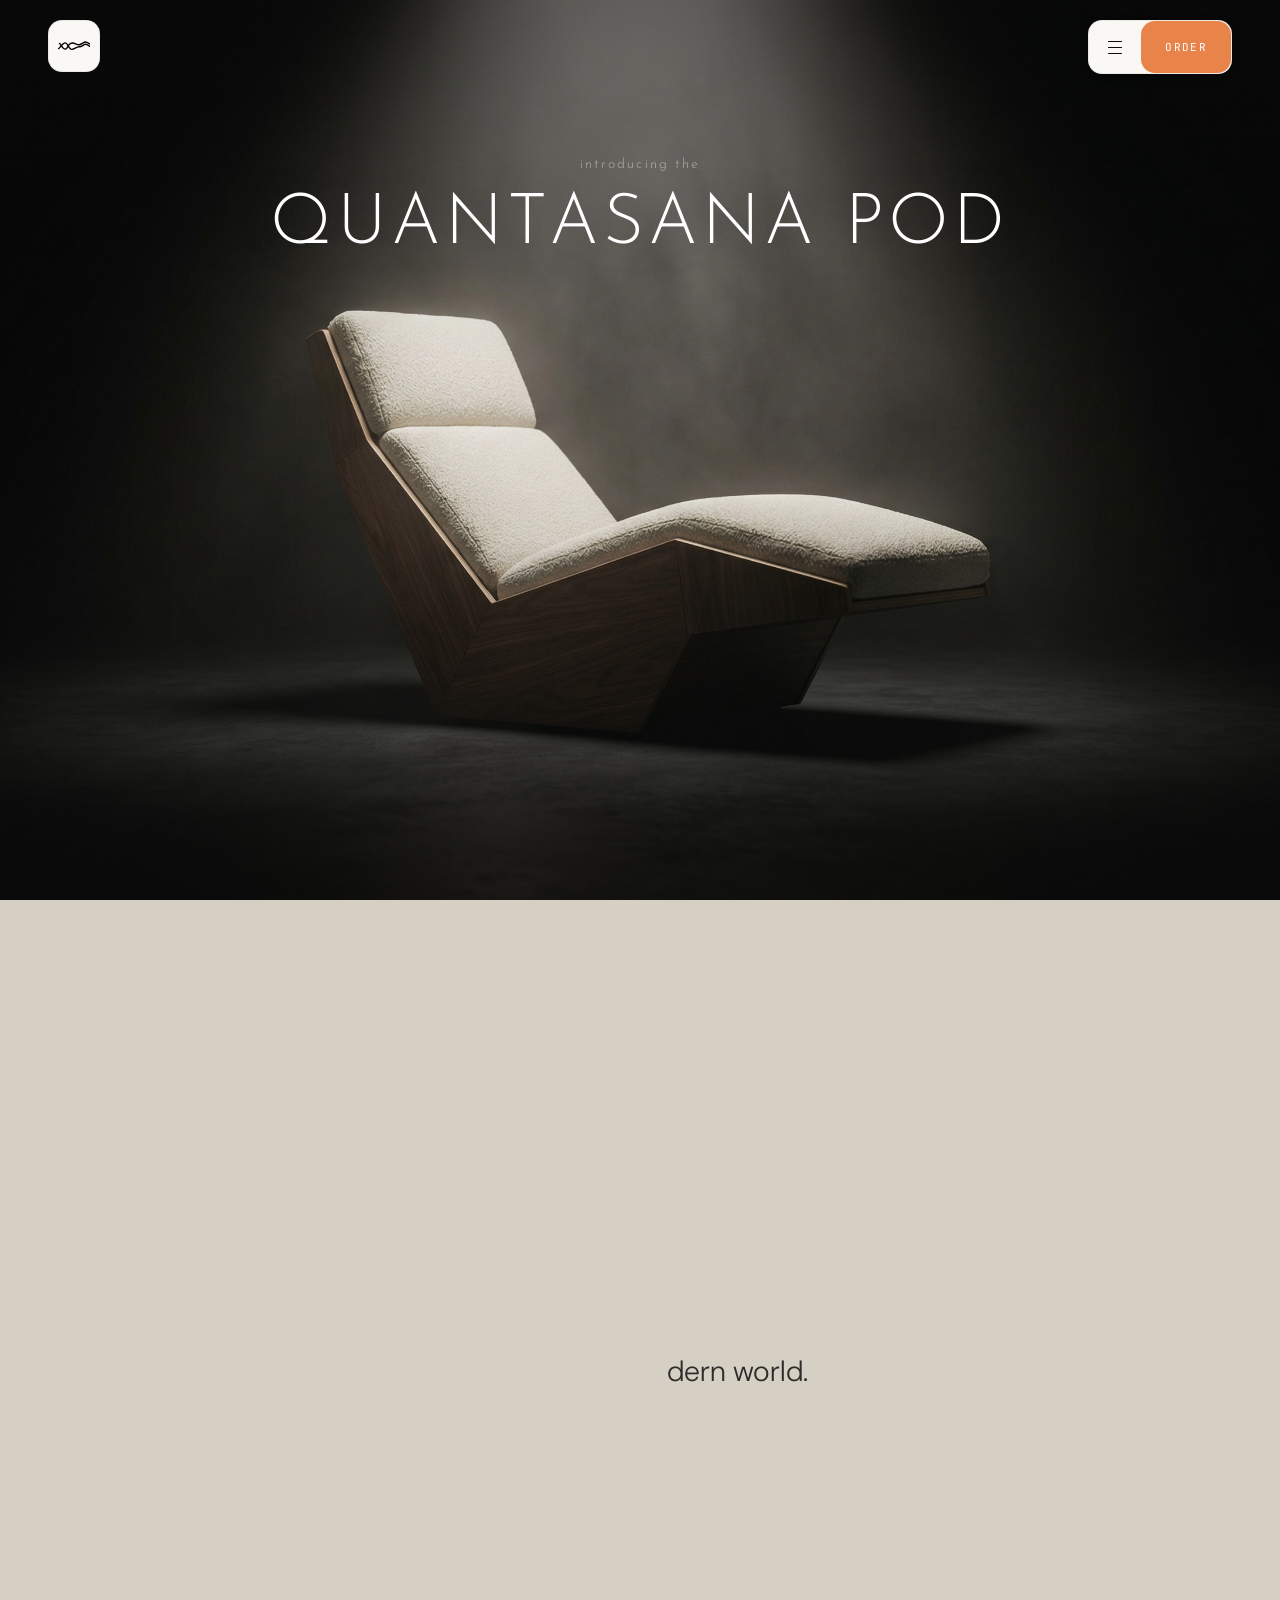
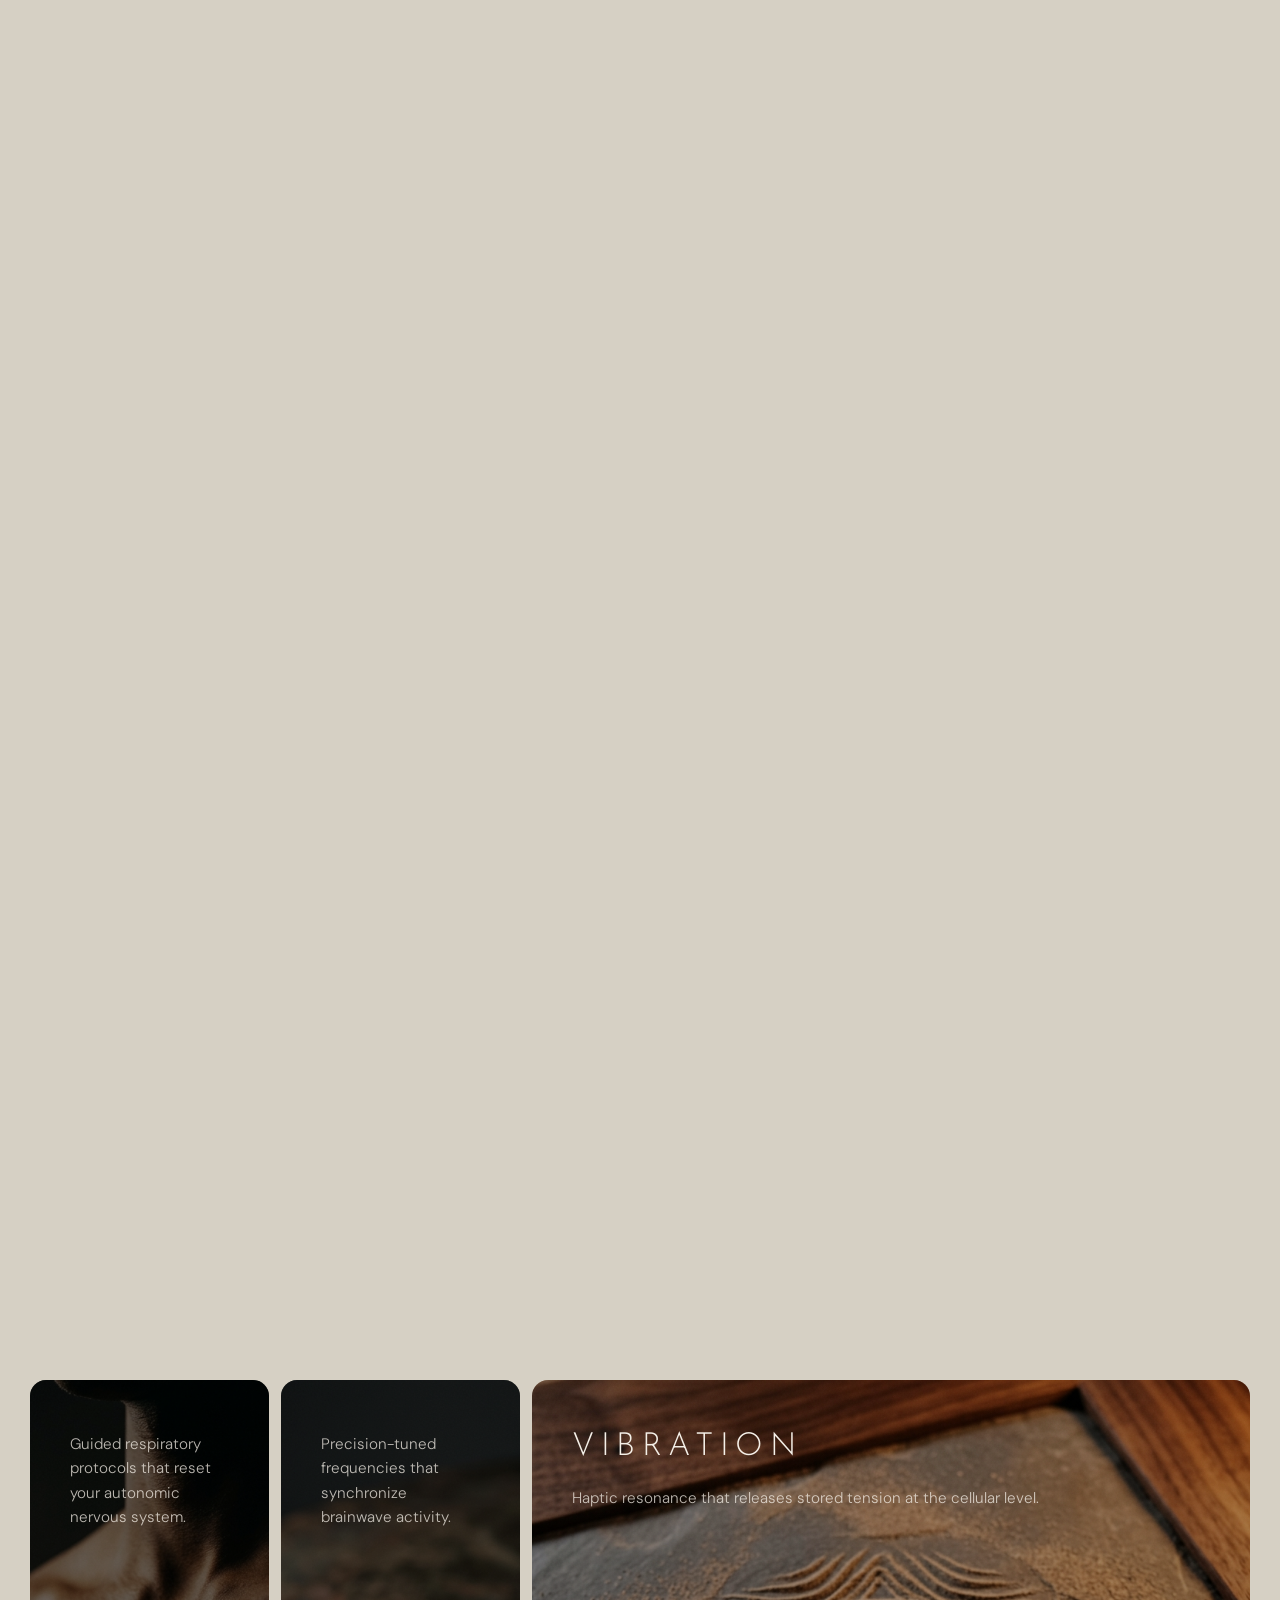
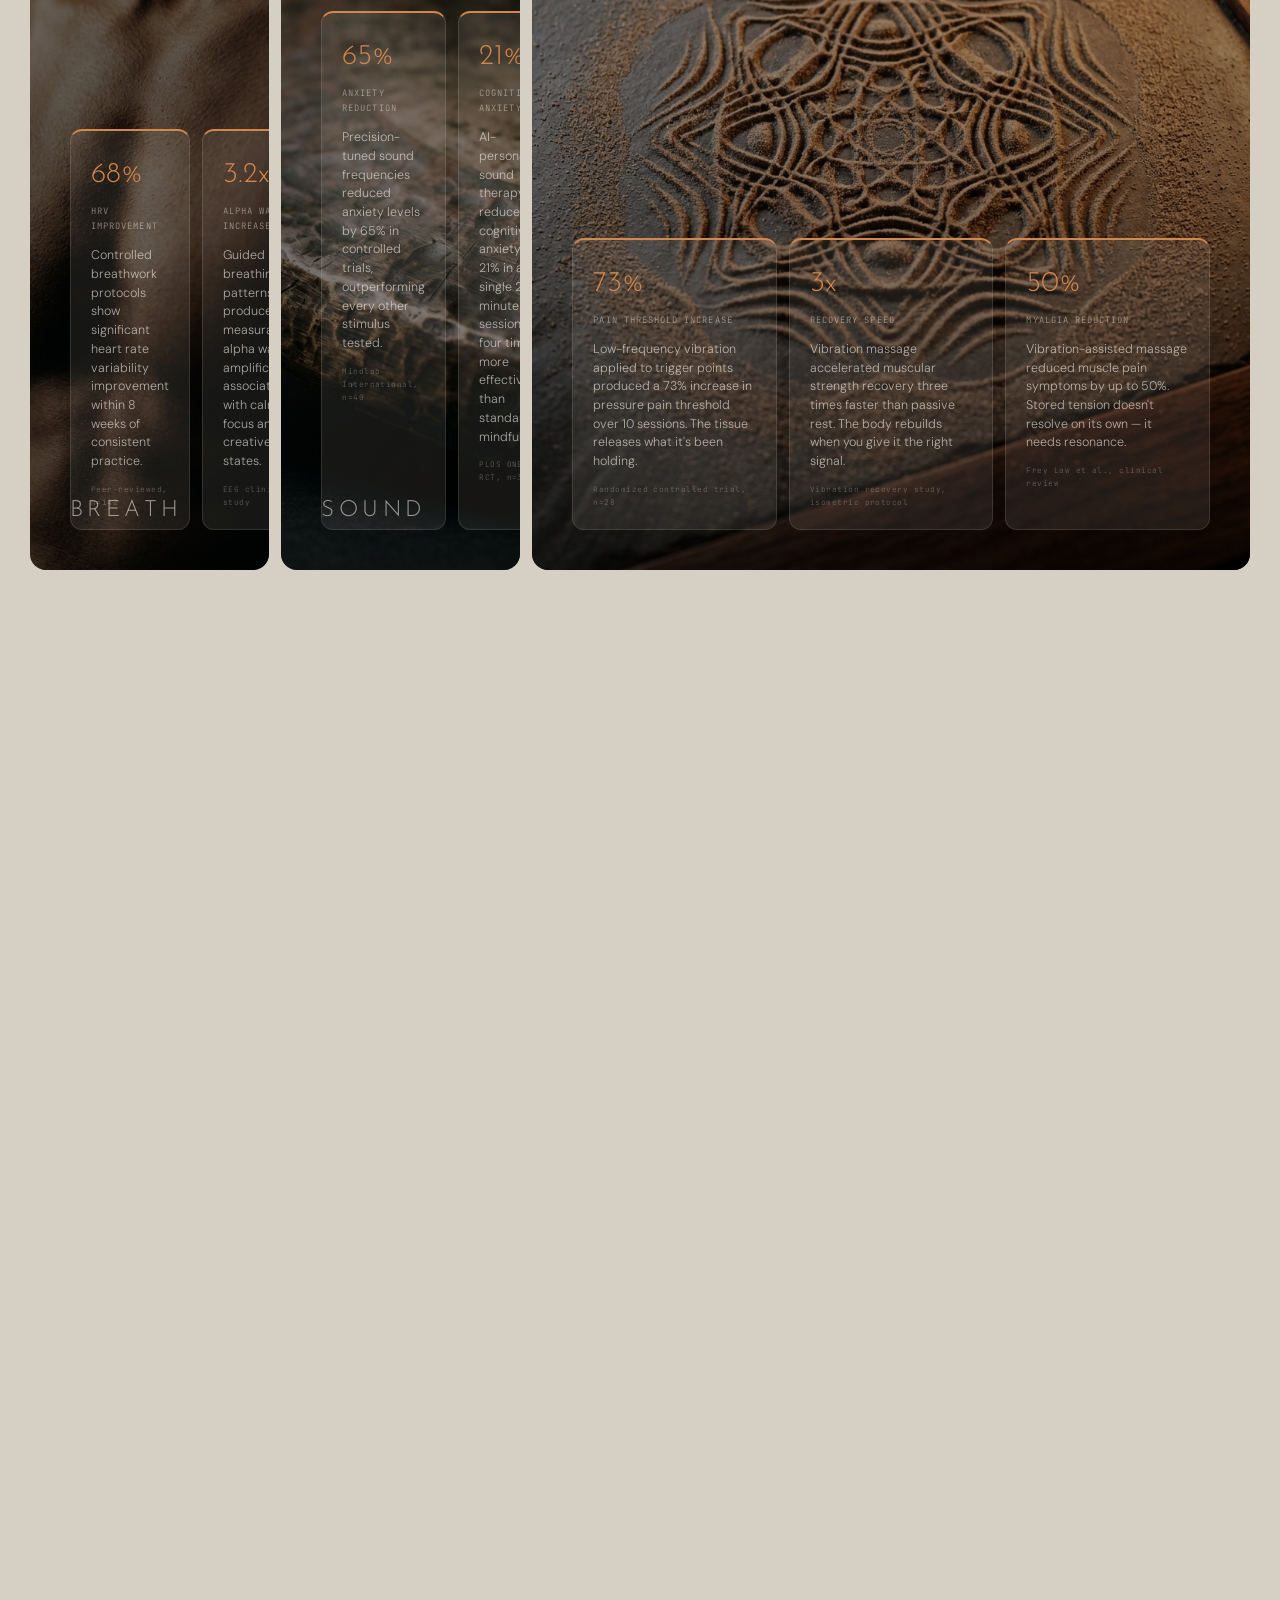
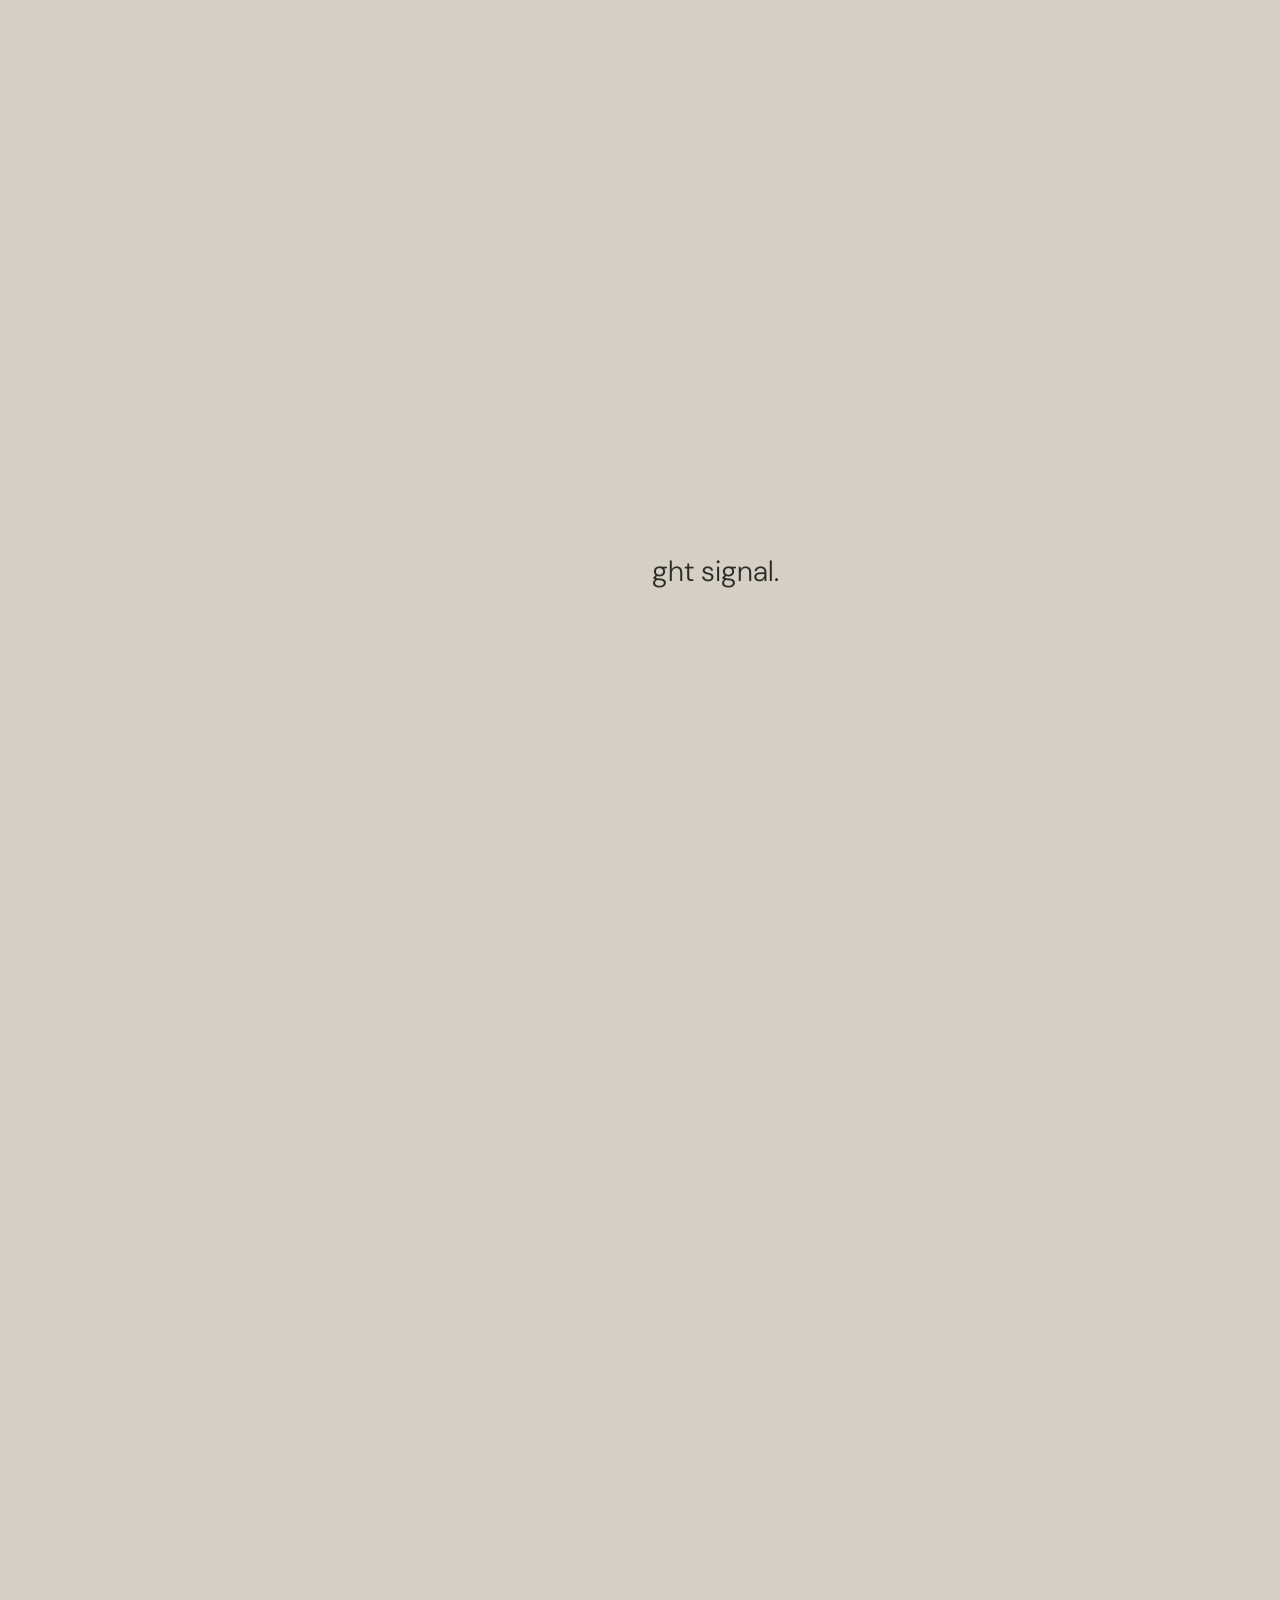
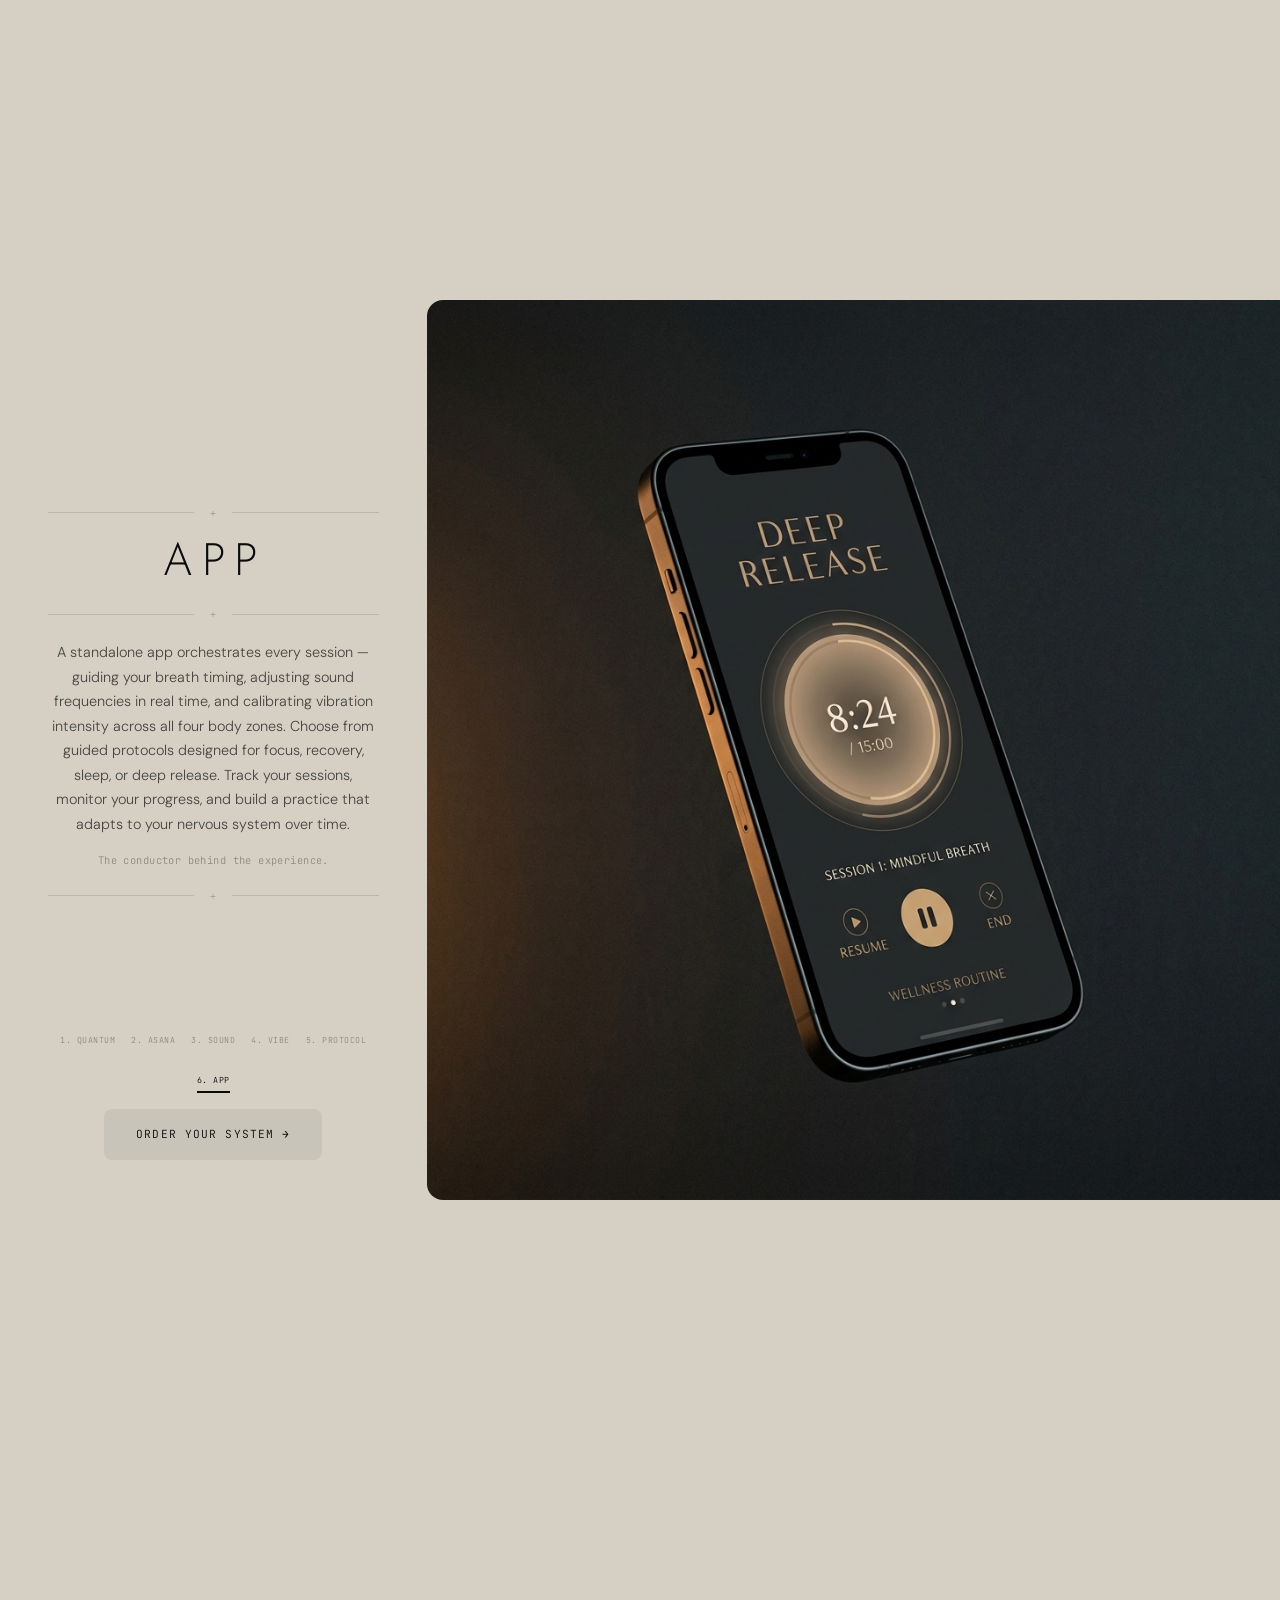
==== index.html @ 064280c1 "Quantasana landing page — full site with scroll-driven sections" ====
<!DOCTYPE html>
<html lang="en">
<head>
  <meta charset="UTF-8">
  <meta name="viewport" content="width=device-width, initial-scale=1.0">
  <title>QUANTASANA — Breathe Beyond</title>
  <meta name="description" content="A premium breathwork and wellness system. Walnut. Boucle. Sound. Vibration. Breath.">

  <!-- Open Graph -->
  <meta property="og:title" content="QUANTASANA — Breathe Beyond">
  <meta property="og:description" content="A premium breathwork and wellness system. Walnut. Boucle. Sound. Vibration. Breath.">
  <meta property="og:image" content="og-image.jpg">
  <meta property="og:type" content="website">

  <!-- Favicon -->
  <link rel="icon" type="image/svg+xml" href="favicon.svg">

  <!-- Fonts -->
  <link rel="preconnect" href="https://fonts.googleapis.com">
  <link rel="preconnect" href="https://fonts.gstatic.com" crossorigin>
  <link href="https://fonts.googleapis.com/css2?family=DM+Sans:wght@300;400&family=Josefin+Sans:ital,wght@0,300;0,400;0,600;1,300&family=JetBrains+Mono:wght@400&family=Playfair+Display:ital,wght@0,400;1,400&display=swap" rel="stylesheet">

  <link rel="stylesheet" href="styles.css?v=16">
</head>
<body>

  <!-- ============================================
       NAVIGATION
       ============================================ -->
  <nav class="nav" id="nav">
    <div class="nav__inner">
      <!-- Logo Mark -->
      <a href="#" class="nav__logo" aria-label="QUANTASANA home">
        <img src="logo.svg" class="nav__logo-svg" alt="QUANTASANA" aria-hidden="true">
      </a>

      <!-- Right side: flyout + hamburger + ORDER -->
      <div class="nav__right">
        <!-- Desktop flyout (slides left from hamburger) -->
        <div class="nav__flyout" id="navFlyout" aria-hidden="true">
          <a href="#science" class="nav__flyout-link" style="--i:0"><span>Science</span></a>
          <a href="#system" class="nav__flyout-link" style="--i:1"><span>Experience</span></a>
          <a href="#community" class="nav__flyout-link" style="--i:2"><span>Community</span></a>
          <a href="#order" class="nav__flyout-link" style="--i:3"><span>Order</span></a>
        </div>

        <!-- Pill toggle: hamburger + ORDER + mobile dropdown -->
        <div class="nav__pill" id="navPill">
          <div class="nav__actions">
            <button class="nav__hamburger" id="navHamburger" aria-label="Toggle menu" aria-expanded="false">
              <span class="nav__hamburger-line nav__hamburger-line--top"></span>
              <span class="nav__hamburger-line nav__hamburger-line--mid"></span>
              <span class="nav__hamburger-line nav__hamburger-line--bot"></span>
              <span class="nav__x-line nav__x-line--1"></span>
              <span class="nav__x-line nav__x-line--2"></span>
            </button>
            <a href="#order" class="nav__order-btn">Order</a>
          </div>
          <!-- Mobile accordion dropdown (unfolds below pill) -->
          <div class="nav__dropdown" id="navDropdown">
            <a href="#science" class="nav__dropdown-link" style="--i:0">Science</a>
            <a href="#system" class="nav__dropdown-link" style="--i:1">Experience</a>
            <a href="#community" class="nav__dropdown-link" style="--i:2">Community</a>
            <a href="#order" class="nav__dropdown-link" style="--i:3">Order</a>
          </div>
        </div>
      </div>
    </div>
  </nav>

  <!-- Menu overlay (dark blur behind menu card) -->
  <div class="nav__overlay" id="navOverlay"></div>

  <!-- ============================================
       SECTION 1: HERO — "The Portal"
       ============================================ -->
  <section class="section hero" id="hero">
    <!-- Background video: single autoplay, freezes on last frame -->
    <div class="hero__bg">
      <video id="heroVideo" autoplay muted playsinline poster="images/hero.jpg" class="hero__video">
      </video>
    </div>

    <!-- Gradient overlays -->
    <div class="hero__overlay"></div>

    <!-- Content -->
    <div class="hero__content">
      <span class="hero__eyebrow anim-fade-up" style="--delay:0.3s">introducing the</span>
      <h1 class="hero__headline anim-fade-up" style="--delay:0.5s">QUANTASANA POD</h1>
    </div>
  </section>


  <!-- ============================================
       TRANSITION 1: Recalibration
       ============================================ -->
  <div class="transition-wrapper" id="transition-1">
    <div class="transition-section">
      <div class="transition-text" data-line="0">
        Your nervous system wasn't designed for the pace of the modern world.
      </div>
      <div class="transition-text" data-line="1">
        But it can be recalibrated.
      </div>
      <div class="transition-text" data-line="2">
        Quantasana helps restore your body's natural frequency through three intentional, science-backed modalities.
      </div>
    </div>
  </div>


  <!-- ============================================
       SECTION 3: SCIENCE — Scroll-Driven Three Panels
       ============================================ -->
  <div class="science-wrapper">
    <section id="science">
      <div class="science-panels">

        <!-- BREATH -->
        <div class="science-panel active" data-pillar="breath">
          <div class="panel-content">
            <h2 class="panel-title">BREATH</h2>
            <p class="panel-desc">Guided respiratory protocols that reset your autonomic nervous system.</p>
            <div class="stat-cards">
              <div class="stat-card">
                <div class="stat-number">68%</div>
                <div class="stat-label">HRV IMPROVEMENT</div>
                <p class="stat-body">Controlled breathwork protocols show significant heart rate variability improvement within 8 weeks of consistent practice.</p>
                <div class="stat-source">Peer-reviewed, n=142</div>
              </div>
              <div class="stat-card">
                <div class="stat-number">3.2x</div>
                <div class="stat-label">ALPHA WAVE INCREASE</div>
                <p class="stat-body">Guided breathing patterns produce measurable alpha wave amplification, associated with calm focus and creative flow states.</p>
                <div class="stat-source">EEG clinical study</div>
              </div>
              <div class="stat-card">
                <div class="stat-number">41%</div>
                <div class="stat-label">CORTISOL REDUCTION</div>
                <p class="stat-body">Extended exhale protocols demonstrate clinically significant cortisol reduction after single 12-minute sessions.</p>
                <div class="stat-source">Endocrine research, 2023</div>
              </div>
            </div>
          </div>
        </div>

        <!-- SOUND -->
        <div class="science-panel" data-pillar="sound">
          <div class="panel-content">
            <h2 class="panel-title">SOUND</h2>
            <p class="panel-desc">Precision-tuned frequencies that synchronize brainwave activity.</p>
            <div class="stat-cards">
              <div class="stat-card">
                <div class="stat-number">65%</div>
                <div class="stat-label">ANXIETY REDUCTION</div>
                <p class="stat-body">Precision-tuned sound frequencies reduced anxiety levels by 65% in controlled trials, outperforming every other stimulus tested.</p>
                <div class="stat-source">Mindlab International, n=40</div>
              </div>
              <div class="stat-card">
                <div class="stat-number">21%</div>
                <div class="stat-label">COGNITIVE ANXIETY DROP</div>
                <p class="stat-body">AI-personalized sound therapy reduced cognitive anxiety by 21% in a single 24-minute session — four times more effective than standard mindfulness.</p>
                <div class="stat-source">PLOS ONE, RCT, n=318</div>
              </div>
              <div class="stat-card">
                <div class="stat-number">3 Weeks</div>
                <div class="stat-label">BRAINWAVE REMODELING</div>
                <p class="stat-body">Daily 20-minute acoustic stimulation sessions produced measurable alpha brainwave entrainment and reduced depression and stress scores within 21 days.</p>
                <div class="stat-source">Acoustic neurostimulation trial, 2023</div>
              </div>
            </div>
          </div>
        </div>

        <!-- VIBRATION -->
        <div class="science-panel" data-pillar="vibration">
          <div class="panel-content">
            <h2 class="panel-title">VIBRATION</h2>
            <p class="panel-desc">Haptic resonance that releases stored tension at the cellular level.</p>
            <div class="stat-cards">
              <div class="stat-card">
                <div class="stat-number">73%</div>
                <div class="stat-label">PAIN THRESHOLD INCREASE</div>
                <p class="stat-body">Low-frequency vibration applied to trigger points produced a 73% increase in pressure pain threshold over 10 sessions. The tissue releases what it's been holding.</p>
                <div class="stat-source">Randomized controlled trial, n=28</div>
              </div>
              <div class="stat-card">
                <div class="stat-number">3x</div>
                <div class="stat-label">RECOVERY SPEED</div>
                <p class="stat-body">Vibration massage accelerated muscular strength recovery three times faster than passive rest. The body rebuilds when you give it the right signal.</p>
                <div class="stat-source">Vibration recovery study, isometric protocol</div>
              </div>
              <div class="stat-card">
                <div class="stat-number">50%</div>
                <div class="stat-label">MYALGIA REDUCTION</div>
                <p class="stat-body">Vibration-assisted massage reduced muscle pain symptoms by up to 50%. Stored tension doesn't resolve on its own — it needs resonance.</p>
                <div class="stat-source">Frey Law et al., clinical review</div>
              </div>
            </div>
          </div>
        </div>

      </div>
    </section>
  </div><!-- /.science-wrapper -->


  <!-- ============================================
       TRANSITION 2: The Signal
       ============================================ -->
  <div class="transition-wrapper" id="transition-2">
    <div class="transition-section">
      <div class="transition-text" data-line="0">
        Your body already knows how to heal. It just needs the right signal.
      </div>
    </div>
  </div>


  <!-- ============================================
       SECTION 4: "The System" (Pebble-Style Product Showcase)
       ============================================ -->
  <div class="system-wrapper">
    <section id="system" class="system-section">
      <div class="system-layout">

        <!-- Left column -->
        <div class="system-left">

          <!-- Tab content panels (stacked, only active one visible) -->
          <div class="system-tab-content active" data-tab="0">
            <div class="system-content-center">
              <div class="system-divider"><span>+</span></div>
              <h2 class="system-title">QUANTUM</h2>
              <div class="system-divider"><span>+</span></div>
              <p class="system-desc">Your nervous system has operating modes you've never consciously accessed. Clinical neuroscience confirms that specific meditative states produce measurable changes in brainwave coherence — shifting the brain from scattered beta into synchronized alpha and theta patterns associated with heightened clarity, deep focus, and accelerated recovery.</p>
              <p class="system-subtext">The first step isn't doing. It's arriving.</p>
              <div class="system-divider"><span>+</span></div>
            </div>
            <img src="images/system-quantum.jpg" class="system-mobile-img" alt="Quantum">
          </div>

          <div class="system-tab-content" data-tab="1">
            <div class="system-content-center">
              <div class="system-divider"><span>+</span></div>
              <h2 class="system-title">ASANA</h2>
              <div class="system-divider"><span>+</span></div>
              <p class="system-desc">In Sanskrit, asana means "seat" — the foundational posture where effort dissolves and the body can fully surrender. The QUANTASANA chair is engineered to that principle. A 130° recline positions your spine at the precise angle where muscular tension releases, diaphragmatic breathing deepens naturally, and the nervous system shifts from sympathetic activation to parasympathetic recovery.</p>
              <p class="system-subtext">Zero-gravity walnut and boucle. No two are identical.</p>
              <div class="system-divider"><span>+</span></div>
            </div>
            <img src="images/system-asana.jpg" class="system-mobile-img" alt="Asana">
          </div>

          <div class="system-tab-content" data-tab="2">
            <div class="system-content-center">
              <div class="system-divider"><span>+</span></div>
              <h2 class="system-title">SOUND</h2>
              <div class="system-divider"><span>+</span></div>
              <p class="system-desc">Every session is built on a precisely engineered audio layer. Binaural frequency pairs calibrated to specific brainwave targets — 4Hz theta for deep meditation, 10Hz alpha for creative focus, 40Hz gamma for cognitive sharpening. The spatial audio field wraps around you, creating an immersive sound environment that your brain can't ignore. This isn't background music. It's acoustic architecture.</p>
              <p class="system-subtext">Frequencies your brain was built to follow.</p>
              <div class="system-divider"><span>+</span></div>
            </div>
            <img src="images/system-sound.jpg" class="system-mobile-img" alt="Sound">
          </div>

          <div class="system-tab-content" data-tab="3">
            <div class="system-content-center">
              <div class="system-divider"><span>+</span></div>
              <h2 class="system-title">VIBE</h2>
              <div class="system-divider"><span>+</span></div>
              <p class="system-desc">Embedded beneath each cushion zone, tactile transducers convert the session's sound frequencies into physical vibration you feel through your entire body. The vibration is frequency-matched to the audio — when a 40Hz tone plays, you feel 40Hz in your chest. Four independent zones deliver targeted resonance so the right frequency reaches the right tissue at the right intensity.</p>
              <p class="system-subtext">You don't just hear the session. You feel it.</p>
              <div class="system-divider"><span>+</span></div>
            </div>
            <img src="images/system-vibe.jpg" class="system-mobile-img" alt="Vibe">
          </div>

          <div class="system-tab-content" data-tab="4">
            <div class="system-content-center">
              <div class="system-divider"><span>+</span></div>
              <h2 class="system-title">PROTOCOL</h2>
              <div class="system-divider"><span>+</span></div>
              <p class="system-desc">A QUANTASANA session isn't random relaxation — it's a sequenced protocol. Each session moves through distinct phases: arrival (breath regulation, nervous system downshift), immersion (frequency entrainment, deep vibration), integration (gradual return, cognitive reset). The timing of each phase is calibrated to your body's neurological response curve. Twenty minutes, precisely structured.</p>
              <p class="system-subtext">Not a playlist. A prescription.</p>
              <div class="system-divider"><span>+</span></div>
            </div>
            <img src="images/system-protocol.jpg" class="system-mobile-img" alt="Protocol">
          </div>

          <div class="system-tab-content" data-tab="5">
            <div class="system-content-center">
              <div class="system-divider"><span>+</span></div>
              <h2 class="system-title">APP</h2>
              <div class="system-divider"><span>+</span></div>
              <p class="system-desc">A standalone app orchestrates every session — guiding your breath timing, adjusting sound frequencies in real time, and calibrating vibration intensity across all four body zones. Choose from guided protocols designed for focus, recovery, sleep, or deep release. Track your sessions, monitor your progress, and build a practice that adapts to your nervous system over time.</p>
              <p class="system-subtext">The conductor behind the experience.</p>
              <div class="system-divider"><span>+</span></div>
            </div>
            <img src="images/system-app.jpg" class="system-mobile-img" alt="App">
          </div>

          <!-- Tab navigation -->
          <nav class="system-tabs">
            <button class="system-tab active" data-index="0">1. QUANTUM</button>
            <button class="system-tab" data-index="1">2. ASANA</button>
            <button class="system-tab" data-index="2">3. SOUND</button>
            <button class="system-tab" data-index="3">4. VIBE</button>
            <button class="system-tab" data-index="4">5. PROTOCOL</button>
            <button class="system-tab" data-index="5">6. APP</button>
          </nav>

          <a href="#order" class="system-cta">ORDER YOUR SYSTEM →</a>
        </div>

        <!-- Right column — images -->
        <div class="system-right">
          <div class="system-images">
            <img src="images/system-quantum.jpg" class="system-img active" data-tab="0" alt="Quantum">
            <img src="images/system-asana.jpg" class="system-img" data-tab="1" alt="Asana">
            <img src="images/system-sound.jpg" class="system-img" data-tab="2" alt="Sound">
            <img src="images/system-vibe.jpg" class="system-img" data-tab="3" alt="Vibe">
            <img src="images/system-protocol.jpg" class="system-img" data-tab="4" alt="Protocol">
            <img src="images/system-app.jpg" class="system-img" data-tab="5" alt="App">
          </div>
        </div>

      </div>
    </section>
  </div>


  <!-- ============================================
       SECTION 5: "The Community" — Scroll-Driven Three Beats
       ============================================ -->
  <div class="community-wrapper">
    <section id="community" class="community-section">
      <div class="community-overlay"></div>
      <div class="community-content">

        <!-- Beat 1: Headline -->
        <div class="community-beat" data-beat="0">
          <span class="community-label">THE COMMUNITY</span>
          <h2 class="community-headline">
            We're not building a product.<br>
            We're building a practice.
          </h2>
        </div>

        <!-- Beat 2: Story -->
        <div class="community-beat" data-beat="1">
          <div class="community-body">
            <p>Quantasana exists because we believe the body already has everything it needs to heal. It just needs the right environment — the right frequency, the right posture, the right signal at the right time.</p>
            <p>This system was designed for the person who takes their recovery as seriously as their performance. Whether that means a private room or your own living room, the practice adapts to where you are.</p>
            <p>We're two builders — one who writes the software, one who builds the furniture — and we built this for ourselves first. Then we realized it was bigger than us.</p>
          </div>
        </div>

        <!-- Beat 3: Vision + CTA -->
        <div class="community-beat" data-beat="2">
          <div class="community-vision">
            <div class="vision-item">
              <span class="vision-number">01</span>
              <p>A connected practice — track your sessions, follow other practitioners, and watch your nervous system data evolve over weeks and months.</p>
            </div>
            <div class="vision-item">
              <span class="vision-number">02</span>
              <p>Purpose-built spaces — intimate rooms designed for 20-minute protocols. A new category of environment, built around the chair.</p>
            </div>
            <div class="vision-item">
              <span class="vision-number">03</span>
              <p>A growing protocol — every session generates data. Every data point refines the system. The practice gets smarter the more people use it.</p>
            </div>
          </div>

          <div class="community-cta">
            <p class="cta-text">We're opening access slowly and intentionally. Join the first wave.</p>
            <form class="email-capture" action="#" method="post">
              <input type="email" placeholder="your@email.com" class="email-input" required>
              <button type="submit" class="email-submit">JOIN THE PRACTICE</button>
            </form>
          </div>
        </div>

      </div>
    </section>
  </div>


  <!-- ============================================
  <!-- ============================================
       FINAL CTA — the curtain
       ============================================ -->
  <section id="order" class="final-cta">
    <div class="final-cta-overlay"></div>
    <div class="final-cta-content">
      <p class="final-cta-label">THE SYSTEM IS READY</p>
      <h2 class="final-cta-headline">Find your frequency.</h2>
      <div class="final-cta-buttons">
        <a href="#science" class="final-btn final-btn-light">EXPLORE</a>
        <a href="#order-form" class="final-btn final-btn-accent">ORDER</a>
      </div>
      <p class="final-cta-edition">FOUNDERS EDITION — NOW ACCEPTING RESERVATIONS</p>
    </div>
  </section>

  <!-- Footer wrapper — creates scroll room for the reveal -->
  <div class="footer-wrapper">
    <footer id="footer" class="site-footer">
      <div class="footer-content">

        <!-- Top section: tagline + nav + subscribe -->
        <div class="footer-top">

          <!-- Left: tagline -->
          <div class="footer-tagline">
            <p class="footer-tagline-text">Built to resonate.</p>
          </div>

          <!-- Center: nav links -->
          <nav class="footer-nav">
            <a href="#science" class="footer-link">science</a>
            <a href="#system" class="footer-link">experience</a>
            <a href="#community" class="footer-link">community</a>
            <a href="#order" class="footer-link">order</a>
            <a href="#" class="footer-link">app</a>
            <a href="#" class="footer-link">contact</a>
            <a href="#" class="footer-link">press</a>
            <a href="#" class="footer-link">faq</a>
          </nav>

          <!-- Right: subscribe -->
          <div class="footer-subscribe">
            <p class="footer-subscribe-text">Subscribe for the latest<br>Quantasana updates.</p>
            <a href="#community" class="footer-join">
              <span class="footer-join-arrow">→</span>
              JOIN US
            </a>
          </div>

        </div>

        <!-- Divider with + -->
        <div class="footer-divider"><span>+</span></div>

        <!-- Bottom section: logo + legal + socials -->
        <div class="footer-bottom">

          <!-- Left: logo wordmark -->
          <div class="footer-logo">quantasana</div>

          <!-- Center: legal -->
          <div class="footer-legal">
            <a href="/privacy" class="footer-legal-link">PRIVACY POLICY</a>
            <span class="footer-legal-dot">·</span>
            <a href="/terms" class="footer-legal-link">TERMS OF SERVICE</a>
          </div>

          <!-- Center: copyright -->
          <div class="footer-copyright">
            © 2026 NOVUS BROKER TECHNOLOGY, INC. ALL RIGHTS RESERVED.
          </div>

          <!-- Right: socials -->
          <div class="footer-socials">
            <a href="https://instagram.com/quantasana" class="footer-social-link" target="_blank">INSTAGRAM</a>
            <span class="footer-legal-dot">·</span>
            <a href="https://x.com/quantasana" class="footer-social-link" target="_blank">X</a>
            <span class="footer-legal-dot">·</span>
            <a href="https://youtube.com/@quantasana" class="footer-social-link" target="_blank">YOUTUBE</a>
          </div>

        </div>

      </div>
    </footer>
  </div>



  <script src="main.js?v=16"></script>
</body>
</html>
---- styles.css ----
/* ============================================
   QUANTASANA — Design System & Styles
   Mobile-first responsive design
   ============================================ */

/* --- CSS Custom Properties (Design Tokens) --- */
:root {
  /* Backgrounds */
  --sand: #D6D0C4;
  --linen: #E8E3D9;
  --cream: #F2EDE4;
  --white: #FAF8F4;

  /* Text & Dark */
  --void: #0A0A0A;
  --charcoal: #2A2726;
  --warm-gray: #8A8378;
  --stone: #B5AFA5;

  /* Accent */
  --accent: #E8844A;
  --accent-hover: #F09A5E;

  /* Typography */
  --font-display: 'Josefin Sans', sans-serif;
  --font-body: 'DM Sans', sans-serif;
  --font-mono: 'JetBrains Mono', monospace;

  /* Radii */
  --r-sm: 8px;
  --r-md: 12px;
  --nav-radius: 14px;
  --r-lg: 16px;
  --r-xl: 24px;
  --r-pill: 100px;

  /* Spacing */
  --section-pad-y: 60px;
  --content-max: 1200px;
  --content-narrow: 720px;

  /* Transitions */
  --ease-out-expo: cubic-bezier(0.16, 1, 0.3, 1);
  --ease-pebble: cubic-bezier(0.25, 1, 0.5, 1);
}

@media (min-width: 768px) {
  :root {
    --section-pad-y: 80px;
  }
}


/* --- Reset & Base --- */
*,
*::before,
*::after {
  box-sizing: border-box;
  margin: 0;
  padding: 0;
}

html {
  scroll-behavior: smooth;
  -webkit-text-size-adjust: 100%;
  overflow-x: clip; /* clip horizontal overflow WITHOUT creating a scroll container — preserves sticky */
}

body {
  font-family: var(--font-body);
  font-weight: 300;
  font-size: 16px;
  line-height: 1.7;
  color: var(--void);
  background-color: var(--sand);
  -webkit-font-smoothing: antialiased;
  -moz-osx-font-smoothing: grayscale;
}

img {
  display: block;
  max-width: 100%;
  height: auto;
}

a {
  color: inherit;
  text-decoration: none;
}

button {
  font: inherit;
  cursor: pointer;
  border: none;
  background: none;
  -webkit-tap-highlight-color: transparent;
}


/* --- Section Label (shared) --- */
.section-label {
  display: block;
  font-family: var(--font-mono);
  font-size: 11px;
  font-weight: 400;
  letter-spacing: 0.15em;
  text-transform: uppercase;
  color: var(--warm-gray);
  margin-bottom: 24px;
}

.section-label--green {
  color: var(--biolume);
}

.section-label--white {
  color: rgba(255, 255, 255, 0.7);
}


/* --- Primary Button --- */
.btn-primary {
  display: inline-flex;
  align-items: center;
  justify-content: center;
  height: 48px;
  padding: 0 28px;
  background: var(--accent);
  color: white;
  border-radius: var(--r-pill);
  font-family: var(--font-mono);
  font-size: 11px;
  font-weight: 400;
  letter-spacing: 0.12em;
  text-transform: uppercase;
  transition: background 0.3s ease, transform 0.3s ease, box-shadow 0.3s ease;
}

.btn-primary:hover {
  background: var(--accent-hover);
  transform: translateY(-2px);
  box-shadow: 0 8px 32px rgba(232, 105, 74, 0.3);
}

.btn-primary--hero {
  height: 56px;
  padding: 0 40px;
  font-size: 12px;
}


/* ============================================
   NAVIGATION
   ============================================ */
.nav {
  position: fixed;
  top: 0;
  left: 0;
  right: 0;
  z-index: 100;
  padding: 16px 20px;
  transition: background 0.4s ease, backdrop-filter 0.4s ease;
  will-change: backdrop-filter;
  pointer-events: none;
  /* Let clicks pass through nav padding to overlay */
}

.nav__inner {
  pointer-events: all;
  /* Restore pointer events on the actual content */
}

.nav--frosted {
  background: rgba(214, 208, 196, 0.85);
  backdrop-filter: blur(20px);
  -webkit-backdrop-filter: blur(20px);
}

.nav__inner {
  display: flex;
  align-items: center;
  justify-content: space-between;
  max-width: var(--content-max);
  margin: 0 auto;
}

/* Logo Mark — stays top-left, unaffected by pill height */
.nav__logo {
  display: flex;
  align-items: center;
  justify-content: center;
  align-self: flex-start;
  width: 44px;
  height: 44px;
  background: var(--white);
  border: 1px solid rgba(0, 0, 0, 0.06);
  border-radius: var(--nav-radius);
  flex-shrink: 0;
  color: var(--void);
  transition: background 0.3s ease, border-color 0.3s ease;
}

.nav__logo-svg {
  width: 28px;
  height: auto;
}

@media (min-width: 768px) {
  .nav__logo {
    width: 52px;
    height: 52px;
  }

  .nav__logo-svg {
    width: 32px;
  }
}

/* --- Right side container (flyout + actions) --- */
.nav__right {
  display: flex;
  align-items: center;
  gap: 0;
}

@media (min-width: 768px) {
  .nav__right {
    background: var(--white);
    border: 1px solid rgba(0, 0, 0, 0.06);
    border-radius: var(--nav-radius);
    box-shadow:
      0 2px 12px rgba(0, 0, 0, 0.08),
      0 1px 3px rgba(0, 0, 0, 0.04);
  }

  .nav__right.is-open {
    box-shadow:
      0 8px 40px rgba(0, 0, 0, 0.15),
      0 2px 8px rgba(0, 0, 0, 0.06);
  }
}

/* ---- Menu card container ---- */
.nav__pill {
  position: relative;
  border-radius: var(--nav-radius);
  background: var(--white);
  border: 1px solid rgba(0, 0, 0, 0.06);
  box-shadow:
    0 2px 12px rgba(0, 0, 0, 0.08),
    0 1px 3px rgba(0, 0, 0, 0.04);
  flex-shrink: 0;
  transform-origin: top right;
  transition: box-shadow 0.4s var(--ease-pebble), transform 0.25s var(--ease-pebble);
}

.nav__pill.is-open {
  transform: scale(1.02);
  box-shadow:
    0 8px 40px rgba(0, 0, 0, 0.15),
    0 2px 8px rgba(0, 0, 0, 0.06);
}

/* Desktop: pill becomes transparent — .nav__right is the container */
@media (min-width: 768px) {
  .nav__pill {
    background: transparent;
    border: none;
    box-shadow: none;
    border-radius: 0;
    animation: none;
  }

  .nav__pill.is-open {
    transform: none;
    box-shadow: none;
  }
}

/* --- Menu overlay (dark blur behind card) --- */
.nav__overlay {
  position: fixed;
  inset: 0;
  z-index: 99;
  background: rgba(10, 10, 10, 0.4);
  backdrop-filter: blur(4px);
  -webkit-backdrop-filter: blur(4px);
  opacity: 0;
  pointer-events: none;
  transition: opacity 0.3s ease;
}

.nav__overlay.is-visible {
  opacity: 1;
  pointer-events: all;
}

/* Hamburger + ORDER (top row of pill) */
.nav__actions {
  display: flex;
  align-items: stretch;
  height: 44px;
  flex-shrink: 0;
}

@media (min-width: 768px) {
  .nav__actions {
    height: 52px;
  }
}

.nav__hamburger {
  display: flex;
  flex-direction: column;
  align-items: center;
  justify-content: center;
  width: 64px;
  gap: 4px;
  background: var(--white);
  border: none;
  border-radius: calc(var(--nav-radius) - 1px) 0 0 calc(var(--nav-radius) - 1px);
  position: relative;
  cursor: pointer;
  -webkit-tap-highlight-color: transparent;
}

.nav__pill.is-open .nav__hamburger {
  border-radius: calc(var(--nav-radius) - 1px) 0 0 0;
}

@media (min-width: 768px) {
  .nav__hamburger {
    width: 52px;
    gap: 5px;
    background: transparent;
    /* let .nav__right background show through */
  }

  /* Desktop: keep hamburger lines visible (no X animation) */
  .nav__hamburger.is-open .nav__hamburger-line {
    transform: scaleX(1);
    opacity: 1;
  }

  .nav__hamburger.is-open .nav__x-line {
    transform: scaleX(0) !important;
  }
}

.nav__hamburger-line {
  display: block;
  width: 14px;
  height: 1px;
  background: var(--void);
  border-radius: 1px;
  transform: scaleX(1);
  transform-origin: right;
  transition: transform 0.25s var(--ease-pebble);
}

.nav__hamburger-line--top {
  transition-delay: 150ms;
}

.nav__hamburger-line--mid {
  transition-delay: 180ms;
}

.nav__hamburger-line--bot {
  transition-delay: 210ms;
}

/* X lines: two diagonals, hidden by default */
.nav__x-line {
  position: absolute;
  width: 14px;
  height: 1px;
  background: var(--void);
  border-radius: 1px;
  transform: scaleX(0);
  transform-origin: center;
  transition: transform 0.2s var(--ease-pebble);
}

.nav__x-line--1 {
  transform: rotate(45deg) scaleX(0);
  transition-delay: 0ms;
}

.nav__x-line--2 {
  transform: rotate(-45deg) scaleX(0);
  transition-delay: 40ms;
}

/* ---- Opening: hamburger → X (400ms total) ---- */

/* Step 1: Hamburger lines retract */
.nav__hamburger.is-open .nav__hamburger-line {
  transform: scaleX(0);
  transform-origin: left;
  transition: transform 0.2s var(--ease-pebble);
}

.nav__hamburger.is-open .nav__hamburger-line--top {
  transition-delay: 0ms;
}

.nav__hamburger.is-open .nav__hamburger-line--mid {
  transition-delay: 40ms;
}

.nav__hamburger.is-open .nav__hamburger-line--bot {
  transition-delay: 80ms;
}

/* Step 2: X lines draw in (after hamburger retracts) */
.nav__hamburger.is-open .nav__x-line--1 {
  transform: rotate(45deg) scaleX(1);
  transition: transform 0.25s var(--ease-pebble);
  transition-delay: 180ms;
}

.nav__hamburger.is-open .nav__x-line--2 {
  transform: rotate(-45deg) scaleX(1);
  transition: transform 0.25s var(--ease-pebble);
  transition-delay: 220ms;
}

.nav__order-btn {
  display: flex;
  align-items: center;
  justify-content: center;
  width: 64px;
  background: var(--accent);
  color: white;
  border-radius: var(--nav-radius);
  font-family: var(--font-mono);
  font-size: 11px;
  font-weight: 400;
  letter-spacing: 0.12em;
  text-transform: uppercase;
  transition: background 0.3s ease;
}

@media (min-width: 768px) {
  .nav__order-btn {
    padding: 0 24px;
    width: auto;
  }
}

.nav__order-btn:hover {
  background: var(--accent-hover);
}

/* ---- DESKTOP FLYOUT (transparent link row inside unified .nav__right bar) ---- */
.nav__flyout {
  display: none;
  /* Hidden on mobile */
}

@media (min-width: 768px) {
  .nav__flyout {
    display: flex;
    align-items: center;
    gap: 0;
    margin-right: 0;
    height: 52px;
    overflow: hidden;
    max-width: 0;
    opacity: 0;
    background: transparent;
    border: none;
    border-radius: 0;
    transition: max-width 0.65s var(--ease-pebble), opacity 0.4s ease;
  }

  /* Open: expand bar immediately */
  .nav__flyout.is-open {
    max-width: 800px;
    opacity: 1;
  }

  /* Close: delay bar collapse so letters sweep out first */
  .nav__flyout.is-closing {
    max-width: 0;
    opacity: 0;
    transition: max-width 0.5s var(--ease-pebble) 0.25s, opacity 0.3s ease 0.2s;
  }

  .nav__flyout-link {
    display: flex;
    align-items: center;
    height: 52px;
    padding: 0 20px;
    background: none;
    border: none;
    border-radius: 0;
    font-family: var(--font-mono);
    font-size: 11px;
    letter-spacing: 0.08em;
    text-transform: uppercase;
    color: var(--void);
    white-space: nowrap;
    overflow: visible;
    transition: color 0.2s ease;
  }

  /* Hide the original span — JS replaces with individual letter spans */
  .nav__flyout-link span {
    display: contents;
  }

  /* --- Letter-level typing animation --- */
  .nav__letter {
    display: inline-block;
    opacity: 0;
    color: #fff;
    transition: opacity 0.08s ease, color 0.3s ease;
    /* Default delay: JS sets --char-delay inline */
    transition-delay: var(--char-delay, 0ms);
  }

  /* Open: letters appear with white flash → dark */
  .nav__flyout.is-open .nav__letter {
    opacity: 1;
    color: var(--void);
  }

  /* Closing: letters sweep out R→L (JS sets --close-delay inline) */
  .nav__flyout.is-closing .nav__letter {
    opacity: 0;
    color: #fff;
    transition-delay: var(--close-delay, 0ms);
  }

  .nav__flyout-link:hover {
    color: var(--accent);
  }

  .nav__flyout-link:hover .nav__letter {
    color: var(--accent);
  }
}

/* ---- MOBILE ACCORDION DROPDOWN (Pebble-style card) ---- */
.nav__dropdown {
  max-height: 0;
  overflow: hidden;
  background: var(--white);
  border-radius: 0 0 var(--nav-radius) var(--nav-radius);
  transition: max-height 0.35s var(--ease-pebble);
}

.nav__pill.is-open .nav__dropdown {
  max-height: 350px;
  transition: max-height 0.5s var(--ease-pebble);
}

.nav__dropdown-link {
  display: block;
  padding: 10px 24px;
  text-align: right;
  font-family: var(--font-mono);
  font-size: 12px;
  letter-spacing: 0.1em;
  text-transform: uppercase;
  color: var(--charcoal);
  text-decoration: none;
  opacity: 0;
  transform: translateY(-8px);
  transition: opacity 0.15s ease, transform 0.15s ease, color 0.2s ease;
  transition-delay: 0ms; /* no delay on close — snap out */
}

.nav__dropdown-link:first-child {
  padding-top: 14px;
}

.nav__dropdown-link:last-child {
  padding-bottom: 18px;
}

/* Open: staggered slide-down + fade-in */
.nav__pill.is-open .nav__dropdown-link {
  opacity: 1;
  transform: translateY(0);
  transition: opacity 0.3s ease-out, transform 0.3s ease-out, color 0.2s ease;
  transition-delay: calc(var(--i) * 70ms + 180ms);
}

.nav__dropdown-link:hover,
.nav__dropdown-link:active {
  color: var(--accent);
}

/* Remove focus outlines on nav buttons */
.nav__hamburger:focus,
.nav__hamburger:focus-visible {
  outline: none;
}

/* Hide dropdown on desktop (flyout is used instead) */
@media (min-width: 768px) {
  .nav__dropdown {
    display: none;
  }
}


/* ============================================
   MOBILE-ONLY OVERRIDES (max-width: 767px)
   Desktop is DONE — do NOT affect it.
   ============================================ */
@media (max-width: 767px) {

  /* Pill: ALL 4 corners rounded when open */
  .nav__pill.is-open {
    border-radius: var(--nav-radius);
    transform: none;
    overflow: visible;
  }

  /* Hamburger: left corners rounded when open */
  .nav__pill.is-open .nav__hamburger {
    border-radius: calc(var(--nav-radius) - 1px) 0 0 0;
  }

  /* Actions row: gap so ORDER left rounding shows */
  .nav__actions {
    gap: 4px;
  }

  /* ORDER button: all 4 corners rounded */
  .nav__order-btn {
    border-radius: var(--nav-radius);
  }

  /* Dropdown: bottom corners rounded */
  .nav__dropdown {
    border-radius: 0 0 var(--nav-radius) var(--nav-radius);
  }

  /* Links: centered */
  .nav__dropdown-link {
    text-align: center;
  }

  /* Focus outlines: kill */
  .nav__hamburger:focus,
  .nav__hamburger:focus-visible,
  .nav__order-btn:focus,
  .nav__order-btn:focus-visible {
    outline: none;
    box-shadow: none;
  }
}

/* Nav: always transparent (no frosted glass on scroll) */
.nav--frosted {
  background: transparent !important;
  backdrop-filter: none !important;
  -webkit-backdrop-filter: none !important;
}


/* ============================================
   SECTION 1: HERO
   ============================================ */
.hero {
  position: relative;
  height: 100vh;
  min-height: 600px;
  display: flex;
  align-items: center;
  justify-content: center;
  overflow: hidden;
  background: var(--void);
  will-change: border-radius, transform;
}

.hero__bg {
  position: absolute;
  inset: 0;
}

.hero__video {
  position: absolute;
  inset: 0;
  width: 100%;
  height: 100%;
  object-fit: cover;
  object-position: center 40%;
}

.hero__overlay {
  position: absolute;
  inset: 0;
  background:
    linear-gradient(180deg,
      rgba(10, 10, 10, 0.4) 0%,
      rgba(10, 10, 10, 0.05) 40%,
      rgba(10, 10, 10, 0.05) 60%,
      rgba(10, 10, 10, 0.7) 100%),
    radial-gradient(ellipse at center, transparent 40%, rgba(10, 10, 10, 0.3) 100%);
  pointer-events: none;
}

.hero__content {
  position: absolute;
  top: 17%;
  left: 0;
  right: 0;
  z-index: 2;
  display: flex;
  flex-direction: column;
  align-items: center;
  text-align: center;
  padding: 0 24px;
}

/* Hero eyebrow ("introducing the") */
.hero__eyebrow {
  font-family: var(--font-display);
  font-weight: 300;
  font-size: 14px;
  letter-spacing: 0.15em;
  text-transform: lowercase;
  color: rgba(255, 255, 255, 0.5);
  margin-bottom: 12px;
}

@media (max-width: 767px) {
  .hero__eyebrow {
    font-size: 12px;
  }
}

.hero__headline {
  font-family: var(--font-display);
  font-weight: 300;
  font-size: clamp(36px, 5.5vw, 80px);
  letter-spacing: 0.06em;
  text-transform: uppercase;
  color: white;
  text-shadow: 0 2px 40px rgba(0, 0, 0, 0.3);
  line-height: 1.05;
}


/* ============================================
   SECTION 2: RECALIBRATION
   ============================================ */
.recalibration {
  position: relative;
  height: 250vh;
  background: var(--sand);
}

/* Fixed container — stays centered on screen, never scrolls */
.recalibration__content {
  position: fixed;
  top: 50%;
  left: 50%;
  transform: translate(-50%, -50%);
  max-width: 720px;
  width: 100%;
  padding: 0 32px;
  box-sizing: border-box;
  text-align: center;
  z-index: 3;
  pointer-events: none;
  display: none;
}

.recalibration__content.is-visible {
  display: flex;
  align-items: center;
  justify-content: center;
}

/* Each statement occupies the same space */
.recal-statement {
  position: absolute;
  max-width: 100%;
  text-align: center;
  opacity: 0;
  pointer-events: none;
  padding: 0 24px;
  box-sizing: border-box;
}

.recal-statement.is-active {
  opacity: 1;
  pointer-events: all;
}

/* Equal font styling */
.recal-statement__text {
  font-family: var(--font-display);
  font-weight: 300;
  font-size: clamp(24px, 4vw, 48px);
  word-wrap: break-word;
  overflow-wrap: break-word;
  color: var(--void);
  letter-spacing: 0.02em;
  line-height: 1.35;
}

/* Words start COMPLETELY INVISIBLE */
.reveal-word {
  display: inline;
  opacity: 0;
  transition: opacity 0.1s ease;
}

.reveal-word.is-active {
  opacity: 1;
}


/* ============================================
   TRANSITION WRAPPERS (Type & Erase)
   ============================================ */
.transition-wrapper {
  position: relative;
}

#transition-1 {
  height: 400vh;
}

#transition-2 {
  height: 200vh;
}

.transition-section {
  position: sticky;
  top: 0;
  height: 100vh;
  width: 100%;
  display: flex;
  align-items: center;
  justify-content: center;
  background: #D6D0C4;
  overflow: hidden;
}

.transition-text {
  position: absolute;
  max-width: 700px;
  padding: 0 40px;
  text-align: center;
  font-family: 'DM Sans', sans-serif;
  font-weight: 300;
  font-size: 1.8rem;
  line-height: 1.5;
  color: #2C2C2A;
  opacity: 0;
}

.transition-text.visible {
  opacity: 1;
}

.transition-text .char {
  opacity: 0;
  transition: opacity 0.03s ease;
}

.transition-text .char.revealed {
  opacity: 1;
}

@media (max-width: 768px) {
  .transition-text {
    font-size: 1.3rem;
    padding: 0 24px;
    max-width: 100%;
  }

  #transition-1 {
    height: 300vh;
  }

  #transition-2 {
    height: 150vh;
  }
}


/* ============================================
   SECTION 3: SCIENCE — Scroll-Driven Three Panels
   ============================================ */

/* ── SCIENCE WRAPPER — creates scroll duration ── */
.science-wrapper {
  height: 400vh; /* 4x viewport = 3 panels worth of scroll room */
  position: relative;
}

/* ── SCIENCE SECTION — sticks while scrolling ── */
#science {
  position: sticky;
  top: 0;
  height: 100vh;
  width: 100%;
  overflow: hidden;
  background: #D6D0C4;
}

/* ── THREE PANEL LAYOUT ── */
.science-panels {
  display: flex;
  gap: 12px;
  padding: 80px 30px 30px 30px; /* top padding for nav clearance */
  height: 100%;
  box-sizing: border-box;
}

.science-panel {
  flex: 1;
  border-radius: 16px;
  position: relative;
  overflow: hidden;
  cursor: pointer;
  transition: flex 0.6s cubic-bezier(0.4, 0, 0.2, 1);
  background-size: cover;
  background-position: center;
}

/* Background images */
.science-panel[data-pillar="breath"] {
  background-image: url('images/science-breath.jpg');
}
.science-panel[data-pillar="sound"] {
  background-image: url('images/science-sound.jpg');
}
.science-panel[data-pillar="vibration"] {
  background-image: url('images/science-vibration.jpg');
}

/* Dark overlay for text readability */
.science-panel::before {
  content: '';
  position: absolute;
  inset: 0;
  background: linear-gradient(
    to bottom,
    rgba(0, 0, 0, 0.25) 0%,
    rgba(0, 0, 0, 0.4) 50%,
    rgba(0, 0, 0, 0.65) 100%
  );
  z-index: 1;
  transition: background 0.4s ease;
}

/* Darken non-active panels more */
.science-panel:not(.active)::before {
  background: rgba(0, 0, 0, 0.55);
}

/* ── PANEL SIZING — active vs inactive ── */
/* When a panel is active, it gets 60%, others get 20% each */
.science-panels:has(.active) .science-panel {
  flex: 0.5;
}
.science-panels .science-panel.active {
  flex: 1.5;
}

/* ── PANEL CONTENT POSITIONING ── */
.panel-content {
  position: relative;
  z-index: 2;
  height: 100%;
  display: flex;
  flex-direction: column;
  padding: 40px;
}

/* ── Title — always visible ── */
.panel-title {
  font-family: 'Josefin Sans', sans-serif;
  font-weight: 300;
  font-size: 2rem;
  letter-spacing: 0.2em;
  text-transform: uppercase;
  color: #F5F0E8;
  transition: all 0.4s ease;
}

/* Dim titles on non-active panels */
.science-panel:not(.active) .panel-title {
  position: absolute;
  bottom: 40px;
  left: 40px;
  opacity: 0.6;
  font-size: 1.4rem;
}

.science-panel.active .panel-title {
  opacity: 1;
}

/* ── Description — only on active panel ── */
.panel-desc {
  font-family: 'DM Sans', sans-serif;
  font-weight: 300;
  font-size: 0.95rem;
  line-height: 1.6;
  color: rgba(245, 240, 232, 0.75);
  margin-top: 12px;
  opacity: 0;
  transition: opacity 0.4s ease 0.15s;
}

.science-panel.active .panel-desc {
  opacity: 1;
}

/* ── Stat cards — only on active panel ── */
.stat-cards {
  display: flex;
  gap: 12px;
  margin-top: auto; /* push to bottom */
  opacity: 0;
  transform: translateY(10px);
  transition: opacity 0.4s ease 0.2s, transform 0.4s ease 0.2s;
}

.science-panel.active .stat-cards {
  opacity: 1;
  transform: translateY(0);
}

/* ── Individual stat card ── */
.stat-card {
  flex: 1;
  background: rgba(214, 208, 196, 0.1);
  border: 1px solid rgba(214, 208, 196, 0.15);
  border-top: 2px solid #D4874D;
  border-radius: 12px;
  padding: 20px;
}

.stat-number {
  font-family: 'Josefin Sans', sans-serif;
  font-weight: 300;
  font-size: 1.8rem;
  color: #D4874D;
  margin-bottom: 4px;
}

.stat-label {
  font-family: 'JetBrains Mono', monospace;
  font-size: 0.55rem;
  letter-spacing: 0.12em;
  text-transform: uppercase;
  color: rgba(245, 240, 232, 0.5);
  margin-bottom: 12px;
}

.stat-body {
  font-family: 'DM Sans', sans-serif;
  font-weight: 300;
  font-size: 0.78rem;
  line-height: 1.5;
  color: rgba(245, 240, 232, 0.65);
  margin-bottom: 12px;
}

.stat-source {
  font-family: 'JetBrains Mono', monospace;
  font-size: 0.48rem;
  color: rgba(245, 240, 232, 0.3);
  letter-spacing: 0.06em;
}

/* ── MOBILE LAYOUT — STACKED DECK EFFECT ── */
@media (max-width: 768px) {
  .science-wrapper {
    overflow: visible !important;
    height: auto !important;
  }

  #science {
    overflow: visible !important;
    position: relative !important;
    height: auto !important;
  }

  .science-panels {
    overflow: visible !important;
    display: flex;
    flex-direction: column;
    gap: 0;
    padding: 0;
    height: auto;
  }

  .science-panel {
    position: sticky !important;
    flex: none !important;
    min-height: 100vh;
    border-radius: 16px 16px 0 0;
    box-shadow: 0 -8px 30px rgba(0, 0, 0, 0.2);
  }

  .science-panel:nth-child(1) { top: 0px; z-index: 1; }
  .science-panel:nth-child(2) { top: 10px; z-index: 2; }
  .science-panel:nth-child(3) { top: 20px; z-index: 3; }

  /* All content always visible on mobile */
  .science-panel .panel-title {
    position: relative !important;
    bottom: auto !important;
    left: auto !important;
    top: auto !important;
    opacity: 1 !important;
    font-size: 1.5rem !important;
    margin-bottom: 8px;
  }

  .science-panel .panel-desc {
    position: relative !important;
    top: auto !important;
    left: auto !important;
    right: auto !important;
    opacity: 1 !important;
    margin-top: 0;
    margin-bottom: 24px;
  }

  .science-panel .stat-cards {
    flex-direction: column;
    opacity: 1 !important;
    transform: none !important;
  }

  .science-panel .panel-content {
    padding-top: 100px !important;
  }
}

/* Remove old post-science and curtain styles */
#post-science {
  position: relative;
  background: var(--sand);
}




/* ============================================
   SECTION 4: THE SYSTEM (Pebble-Style Product Showcase)
   ============================================ */

/* ── Wrapper — scroll-through zone ── */
.system-wrapper {
  height: 700vh; /* 6 tabs × ~115vh each */
  position: relative;
}

/* ── Sticky section ── */
#system {
  position: sticky;
  top: 0;
  height: 100vh;
  width: 100%;
  overflow: hidden;
  background: #D6D0C4;
}

/* ── Two-column layout ── */
.system-layout {
  display: flex;
  height: 100%;
}

/* ── Left column (1/3) ── */
.system-left {
  width: 33.33%;
  padding: 80px 48px 40px 48px;
  display: flex;
  flex-direction: column;
  justify-content: center;
  align-items: center;
  text-align: center;
  position: relative;
}

/* ── Centered content wrapper — pushes tabs/CTA to bottom ── */
.system-content-center {
  flex: 1;
  display: flex;
  flex-direction: column;
  justify-content: center;
  align-items: center;
  text-align: center;
  width: 100%;
}

/* ── Tab content (stacked, fade in/out) ── */
.system-tab-content {
  display: none;
}

.system-tab-content.active {
  display: flex;
  flex-direction: column;
  flex: 1;
}

.system-title {
  font-family: 'Josefin Sans', sans-serif;
  font-weight: 300;
  font-size: 2.8rem;
  letter-spacing: 0.15em;
  text-transform: uppercase;
  color: #0A0A0A;
  margin-bottom: 0;
  line-height: 1.1;
  text-align: center;
}

/* ── Divider with + icon (Pebble style) ── */
.system-divider {
  display: flex;
  align-items: center;
  width: 100%;
  max-width: 380px;
  gap: 16px;
  margin: 20px 0;
}

.system-divider::before,
.system-divider::after {
  content: '';
  flex: 1;
  height: 1px;
  background: rgba(10, 10, 10, 0.12);
}

.system-divider span {
  font-family: 'DM Sans', sans-serif;
  font-weight: 300;
  font-size: 0.75rem;
  color: rgba(10, 10, 10, 0.25);
  line-height: 1;
}

.system-desc {
  font-family: 'DM Sans', sans-serif;
  font-weight: 300;
  font-size: 0.9rem;
  line-height: 1.7;
  color: rgba(10, 10, 10, 0.7);
  margin-bottom: 16px;
  text-align: center;
  max-width: 380px;
}

.system-subtext {
  font-family: 'JetBrains Mono', monospace;
  font-size: 0.65rem;
  letter-spacing: 0.04em;
  color: rgba(10, 10, 10, 0.35);
  margin-bottom: 0;
  text-align: center;
}

/* ── Mobile images hidden on desktop ── */
.system-mobile-img {
  display: none;
}

/* ── Tab navigation ── */
.system-tabs {
  display: flex;
  gap: 16px; /* tighter for 6 tabs */
  margin-top: auto;
  margin-bottom: 16px;
  flex-wrap: wrap;
  justify-content: center;
  width: 100%;
}

.system-tab {
  font-family: 'JetBrains Mono', monospace;
  font-size: 0.52rem; /* slightly smaller for 6 tabs */
  letter-spacing: 0.06em;
  text-transform: uppercase;
  color: rgba(10, 10, 10, 0.35);
  background: none;
  border: none;
  border-bottom: 2px solid transparent;
  padding: 4px 0;
  cursor: pointer;
  transition: all 0.3s ease;
  white-space: nowrap;
}

.system-tab.active {
  color: #0A0A0A;
  border-bottom-color: #0A0A0A;
}

.system-tab:hover {
  color: rgba(10, 10, 10, 0.6);
}

/* ── CTA button ── */
.system-cta {
  display: block;
  text-align: center;
  padding: 16px 32px;
  background: rgba(10, 10, 10, 0.06);
  border-radius: 8px;
  font-family: 'JetBrains Mono', monospace;
  font-size: 0.7rem;
  letter-spacing: 0.1em;
  text-transform: uppercase;
  color: #0A0A0A;
  text-decoration: none;
  transition: background 0.3s ease;
}

.system-cta:hover {
  background: rgba(10, 10, 10, 0.1);
}

/* ── Right column (2/3) — images ── */
.system-right {
  width: 66.67%;
  position: relative;
  overflow: hidden;
}

.system-images {
  position: relative;
  height: 100%;
  width: 100%;
}

.system-img {
  position: absolute;
  top: 0;
  left: 0;
  width: 100%;
  height: 100%;
  object-fit: cover;
  opacity: 0;
  transform: translateY(30px);
  transition: opacity 0.6s ease, transform 0.6s ease;
  border-radius: 16px 0 0 16px; /* round left edge only */
}

.system-img.active {
  opacity: 1;
  transform: translateY(0);
}

/* ── MOBILE LAYOUT ── */
@media (max-width: 768px) {
  .system-wrapper {
    height: auto !important;
  }

  #system {
    position: relative !important;
    height: auto !important;
    overflow: visible !important;
  }

  .system-layout {
    flex-direction: column;
  }

  .system-left {
    width: 100%;
    padding: 40px 24px;
  }

  /* Show ALL tab contents on mobile (no hiding) */
  .system-tab-content {
    display: block !important;
    margin-bottom: 0;
    padding-bottom: 24px;
    border-bottom: 1px solid rgba(10, 10, 10, 0.1);
    margin-bottom: 40px;
  }

  /* Show inline images on mobile */
  .system-mobile-img {
    display: block;
    width: 100%;
    height: 280px;
    object-fit: cover;
    border-radius: 16px;
    margin-top: 24px;
  }

  /* Hide desktop image column on mobile */
  .system-right {
    display: none;
  }

  /* Hide tab navigation on mobile (content is linear) */
  .system-tabs {
    display: none;
  }

  .system-cta {
    margin-top: 24px;
  }

  .system-title {
    font-size: 2rem;
    letter-spacing: 0.12em;
  }
}

/* ============================================
   SECTION 5: COMMUNITY — Scroll-Driven Three Beats
   ============================================ */

/* ── Community wrapper — scroll-driven ── */
.community-wrapper {
  height: 400vh; /* 3 beats × ~130vh each */
  position: relative;
}

/* ── Sticky section ── */
.community-section {
  position: sticky;
  top: 0;
  height: 100vh;
  width: 100%;
  display: flex;
  align-items: center;
  justify-content: center;
  background-image: url('images/community-bg.jpg');
  background-size: cover;
  background-position: center;
  overflow: hidden;
}

/* Dark overlay — strong enough that text is the hero */
.community-overlay {
  position: absolute;
  inset: 0;
  background: rgba(0, 0, 0, 0.82);
  z-index: 1;
}

/* Content container */
.community-content {
  position: relative;
  z-index: 2;
  max-width: 720px;
  padding: 80px 40px;
  text-align: center;
  width: 100%;
}

/* ── Beats — hidden by default, shown by JS ── */
.community-beat {
  position: absolute;
  top: 50%;
  left: 50%;
  transform: translate(-50%, -50%);
  width: 100%;
  max-width: 720px;
  padding: 0 40px;
  opacity: 0;
  transition: opacity 0.6s ease;
  pointer-events: none;
}

.community-beat.visible {
  opacity: 1;
  pointer-events: auto;
}

/* ── Beat 1: Label + Headline ── */
.community-label {
  font-family: 'JetBrains Mono', monospace;
  font-size: 0.6rem;
  letter-spacing: 0.15em;
  text-transform: uppercase;
  color: rgba(245, 240, 232, 0.35);
  display: block;
  margin-bottom: 32px;
}

.community-headline {
  font-family: 'Josefin Sans', sans-serif;
  font-weight: 300;
  font-size: 2.6rem;
  letter-spacing: 0.1em;
  line-height: 1.3;
  color: #F5F0E8;
}

/* ── Beat 2: Body paragraphs ── */
.community-body {
  text-align: center;
}

.community-body p {
  font-family: 'DM Sans', sans-serif;
  font-weight: 300;
  font-size: 1rem;
  line-height: 1.9;
  color: rgba(245, 240, 232, 0.7);
  margin-bottom: 28px;
}

.community-body p:last-child {
  margin-bottom: 0;
}

/* ── Beat 3: Vision items ── */
.community-vision {
  text-align: left;
  margin-bottom: 48px;
}

.vision-item {
  display: flex;
  gap: 20px;
  align-items: flex-start;
  padding: 24px 0;
  border-top: 1px solid rgba(245, 240, 232, 0.1);
}

.vision-item:last-child {
  border-bottom: 1px solid rgba(245, 240, 232, 0.1);
}

.vision-number {
  font-family: 'JetBrains Mono', monospace;
  font-size: 0.65rem;
  color: #D4874D;
  letter-spacing: 0.08em;
  flex-shrink: 0;
  padding-top: 4px;
}

.vision-item p {
  font-family: 'DM Sans', sans-serif;
  font-weight: 300;
  font-size: 0.88rem;
  line-height: 1.7;
  color: rgba(245, 240, 232, 0.6);
  margin: 0;
}

/* ── Email capture ── */
.community-cta {
  text-align: center;
}

.cta-text {
  font-family: 'DM Sans', sans-serif;
  font-weight: 300;
  font-size: 0.85rem;
  color: rgba(245, 240, 232, 0.45);
  margin-bottom: 20px;
}

.email-capture {
  display: flex;
  gap: 0;
  max-width: 480px;
  margin: 0 auto;
}

.email-input {
  flex: 1;
  padding: 14px 20px;
  background: rgba(245, 240, 232, 0.06);
  border: 1px solid rgba(245, 240, 232, 0.12);
  border-right: none;
  border-radius: 8px 0 0 8px;
  font-family: 'DM Sans', sans-serif;
  font-size: 0.85rem;
  color: #F5F0E8;
  outline: none;
  transition: border-color 0.3s ease;
}

.email-input::placeholder {
  color: rgba(245, 240, 232, 0.25);
}

.email-input:focus {
  border-color: rgba(212, 135, 77, 0.4);
}

.email-submit {
  padding: 14px 24px;
  background: #D4874D;
  border: 1px solid #D4874D;
  border-radius: 0 8px 8px 0;
  font-family: 'JetBrains Mono', monospace;
  font-size: 0.58rem;
  letter-spacing: 0.1em;
  text-transform: uppercase;
  color: #F5F0E8;
  cursor: pointer;
  transition: background 0.3s ease;
  white-space: nowrap;
}

.email-submit:hover {
  background: #C07842;
}

/* ── Mobile ── */
@media (max-width: 768px) {
  .community-wrapper {
    height: 350vh;
  }

  .community-beat {
    padding: 0 24px;
  }

  .community-headline {
    font-size: 1.7rem;
    letter-spacing: 0.06em;
  }

  .community-body p {
    font-size: 0.9rem;
    line-height: 1.8;
  }

  .email-capture {
    flex-direction: column;
    gap: 12px;
  }

  .email-input {
    border-right: 1px solid rgba(245, 240, 232, 0.12);
    border-radius: 8px;
  }

  .email-submit {
    border-radius: 8px;
    width: 100%;
  }
}


/* ============================================
   FINAL CTA — Full-bleed hero (the curtain)
   ============================================ */
.final-cta {
  position: relative;
  height: 100vh;
  width: 100%;
  background-image: url('images/quantasana_user.jpeg');
  background-size: cover;
  background-position: center center;
  display: flex;
  align-items: center;
  justify-content: center;
  z-index: 2;
}

.final-cta-overlay {
  position: absolute;
  inset: 0;
  background: rgba(0, 0, 0, 0.45);
  z-index: 1;
}

.final-cta-content {
  position: relative;
  z-index: 2;
  text-align: center;
}

.final-cta-label {
  font-family: 'JetBrains Mono', monospace;
  font-size: 0.6rem;
  letter-spacing: 0.15em;
  text-transform: uppercase;
  color: rgba(245, 240, 232, 0.45);
  margin-bottom: 20px;
}

.final-cta-headline {
  font-family: 'Josefin Sans', sans-serif;
  font-weight: 300;
  font-size: 4.5rem;
  letter-spacing: 0.06em;
  color: #F5F0E8;
  margin-bottom: 40px;
  line-height: 1.1;
}

.final-cta-buttons {
  display: flex;
  gap: 12px;
  justify-content: center;
  margin-bottom: 24px;
}

.final-btn {
  padding: 16px 40px;
  font-family: 'JetBrains Mono', monospace;
  font-size: 0.65rem;
  letter-spacing: 0.12em;
  text-transform: uppercase;
  text-decoration: none;
  border-radius: 6px;
  transition: all 0.3s ease;
  cursor: pointer;
}

.final-btn-light {
  background: rgba(245, 240, 232, 0.1);
  border: 1px solid rgba(245, 240, 232, 0.25);
  color: #F5F0E8;
}

.final-btn-light:hover {
  background: rgba(245, 240, 232, 0.18);
}

.final-btn-accent {
  background: #D4874D;
  border: 1px solid #D4874D;
  color: #F5F0E8;
}

.final-btn-accent:hover {
  background: #C07842;
}

.final-cta-edition {
  font-family: 'JetBrains Mono', monospace;
  font-size: 0.55rem;
  letter-spacing: 0.12em;
  text-transform: uppercase;
  color: rgba(245, 240, 232, 0.3);
}

/* ============================================
   FOOTER WRAPPER — curtain reveal
   ============================================ */
.footer-wrapper {
  position: relative;
  z-index: 1;
}

/* ============================================
   FOOTER — Pebble-style
   ============================================ */
.site-footer {
  background: #D6D0C4;
  padding: 100px 60px 50px 60px;
  position: sticky;
  bottom: 0;
}

.footer-content {
  max-width: 1400px;
  margin: 0 auto;
}

/* ── Footer top: 3-column layout ── */
.footer-top {
  display: grid;
  grid-template-columns: 1.5fr 2fr 1.5fr;
  gap: 60px;
  margin-bottom: 80px;
}

/* Tagline */
.footer-tagline-text {
  font-family: 'Josefin Sans', sans-serif;
  font-weight: 300;
  font-size: 1.8rem;
  letter-spacing: 0.04em;
  line-height: 1.4;
  color: rgba(10, 10, 10, 0.3);
}

/* Nav links — stacked, bold, large */
.footer-nav {
  display: flex;
  flex-direction: column;
  gap: 4px;
}

.footer-link {
  font-family: 'DM Sans', sans-serif;
  font-weight: 800;
  font-size: 1.6rem;
  color: rgba(10, 10, 10, 0.6);
  text-decoration: none;
  line-height: 1.6;
  transition: color 0.3s ease;
}

.footer-link:hover {
  color: #0A0A0A;
}

/* Subscribe */
.footer-subscribe-text {
  font-family: 'DM Sans', sans-serif;
  font-weight: 300;
  font-size: 0.95rem;
  color: rgba(10, 10, 10, 0.5);
  line-height: 1.6;
  margin-bottom: 16px;
}

.footer-join {
  display: inline-flex;
  align-items: center;
  gap: 10px;
  font-family: 'JetBrains Mono', monospace;
  font-size: 0.6rem;
  letter-spacing: 0.12em;
  text-transform: uppercase;
  color: rgba(10, 10, 10, 0.5);
  text-decoration: none;
  transition: color 0.3s ease;
}

.footer-join:hover {
  color: #0A0A0A;
}

.footer-join-arrow {
  display: flex;
  align-items: center;
  justify-content: center;
  width: 32px;
  height: 32px;
  border: 1px solid rgba(10, 10, 10, 0.2);
  border-radius: 50%;
  font-size: 0.85rem;
  transition: border-color 0.3s ease;
}

.footer-join:hover .footer-join-arrow {
  border-color: rgba(10, 10, 10, 0.5);
}

/* ── Divider with + ── */
.footer-divider {
  display: flex;
  align-items: center;
  gap: 16px;
  margin-top: 20px;
  margin-bottom: 50px;
}

.footer-divider::before,
.footer-divider::after {
  content: '';
  flex: 1;
  height: 1px;
  background: rgba(10, 10, 10, 0.12);
}

.footer-divider span {
  font-family: 'DM Sans', sans-serif;
  font-weight: 300;
  font-size: 0.85rem;
  color: rgba(10, 10, 10, 0.2);
}

/* ── Footer bottom ── */
.footer-bottom {
  display: flex;
  align-items: center;
  justify-content: space-between;
  flex-wrap: wrap;
  gap: 16px;
  padding-top: 10px;
}

.footer-logo {
  font-family: 'Josefin Sans', sans-serif;
  font-weight: 300;
  font-size: 1rem;
  letter-spacing: 0.15em;
  color: rgba(10, 10, 10, 0.4);
  text-transform: lowercase;
}

.footer-legal {
  display: flex;
  align-items: center;
  gap: 8px;
}

.footer-legal-link {
  font-family: 'JetBrains Mono', monospace;
  font-size: 0.5rem;
  letter-spacing: 0.08em;
  text-transform: uppercase;
  color: rgba(10, 10, 10, 0.35);
  text-decoration: none;
  transition: color 0.3s ease;
}

.footer-legal-link:hover {
  color: rgba(10, 10, 10, 0.6);
}

.footer-legal-dot {
  color: rgba(10, 10, 10, 0.2);
  font-size: 0.6rem;
}

.footer-copyright {
  font-family: 'JetBrains Mono', monospace;
  font-size: 0.48rem;
  letter-spacing: 0.06em;
  color: rgba(10, 10, 10, 0.25);
  text-align: center;
}

.footer-socials {
  display: flex;
  align-items: center;
  gap: 8px;
}

.footer-social-link {
  font-family: 'JetBrains Mono', monospace;
  font-size: 0.5rem;
  letter-spacing: 0.08em;
  text-transform: uppercase;
  color: rgba(10, 10, 10, 0.35);
  text-decoration: none;
  transition: color 0.3s ease;
}

.footer-social-link:hover {
  color: rgba(10, 10, 10, 0.6);
}

/* ── CTA + Footer Mobile ── */
@media (max-width: 768px) {
  .final-cta-headline {
    font-size: 2.5rem;
  }

  .final-cta-buttons {
    flex-direction: column;
    align-items: center;
    gap: 10px;
  }

  .final-btn {
    width: 240px;
    text-align: center;
  }

  .site-footer {
    padding: 80px 24px 40px 24px;
  }

  .footer-top {
    grid-template-columns: 1fr;
    gap: 40px;
  }

  .footer-tagline-text {
    font-size: 1.4rem;
  }

  .footer-link {
    font-size: 1.4rem;
  }

  .footer-bottom {
    flex-direction: column;
    align-items: flex-start;
    gap: 20px;
  }

  .footer-legal,
  .footer-socials {
    flex-wrap: wrap;
  }

  .footer-copyright {
    text-align: left;
  }
}


/* ============================================
   ANIMATION SYSTEM
   ============================================ */

/* Entrance animation (on load, CSS-driven) */
.anim-fade-up {
  opacity: 0;
  transform: translateY(15px);
  animation: fadeUp 0.8s var(--ease-out-expo) forwards;
  animation-delay: var(--delay, 0s);
}

@keyframes fadeUp {
  to {
    opacity: 1;
    transform: translateY(0);
  }
}

/* Scroll-triggered animation (JS adds .is-visible) */
.anim-scroll {
  opacity: 0;
  transform: translateY(20px);
  transition: opacity 0.7s var(--ease-out-expo), transform 0.7s var(--ease-out-expo);
  transition-delay: var(--delay, 0s);
}

.anim-scroll.is-visible {
  opacity: 1;
  transform: translateY(0);
}


/* ============================================
   RESPONSIVE — Mobile-first adjustments
   ============================================ */

/* Small screens (<=480px) */
@media (max-width: 480px) {
  .hero__headline {
    letter-spacing: 0.04em;
  }

  .stat-number {
    font-size: 1.75rem;
  }

}

/* Tablet+ (768px) */
@media (min-width: 768px) {
  .nav {
    padding: 20px 32px;
  }
}

/* Desktop (1024px) */
@media (min-width: 1024px) {
  .nav {
    padding: 20px 48px;
  }
}
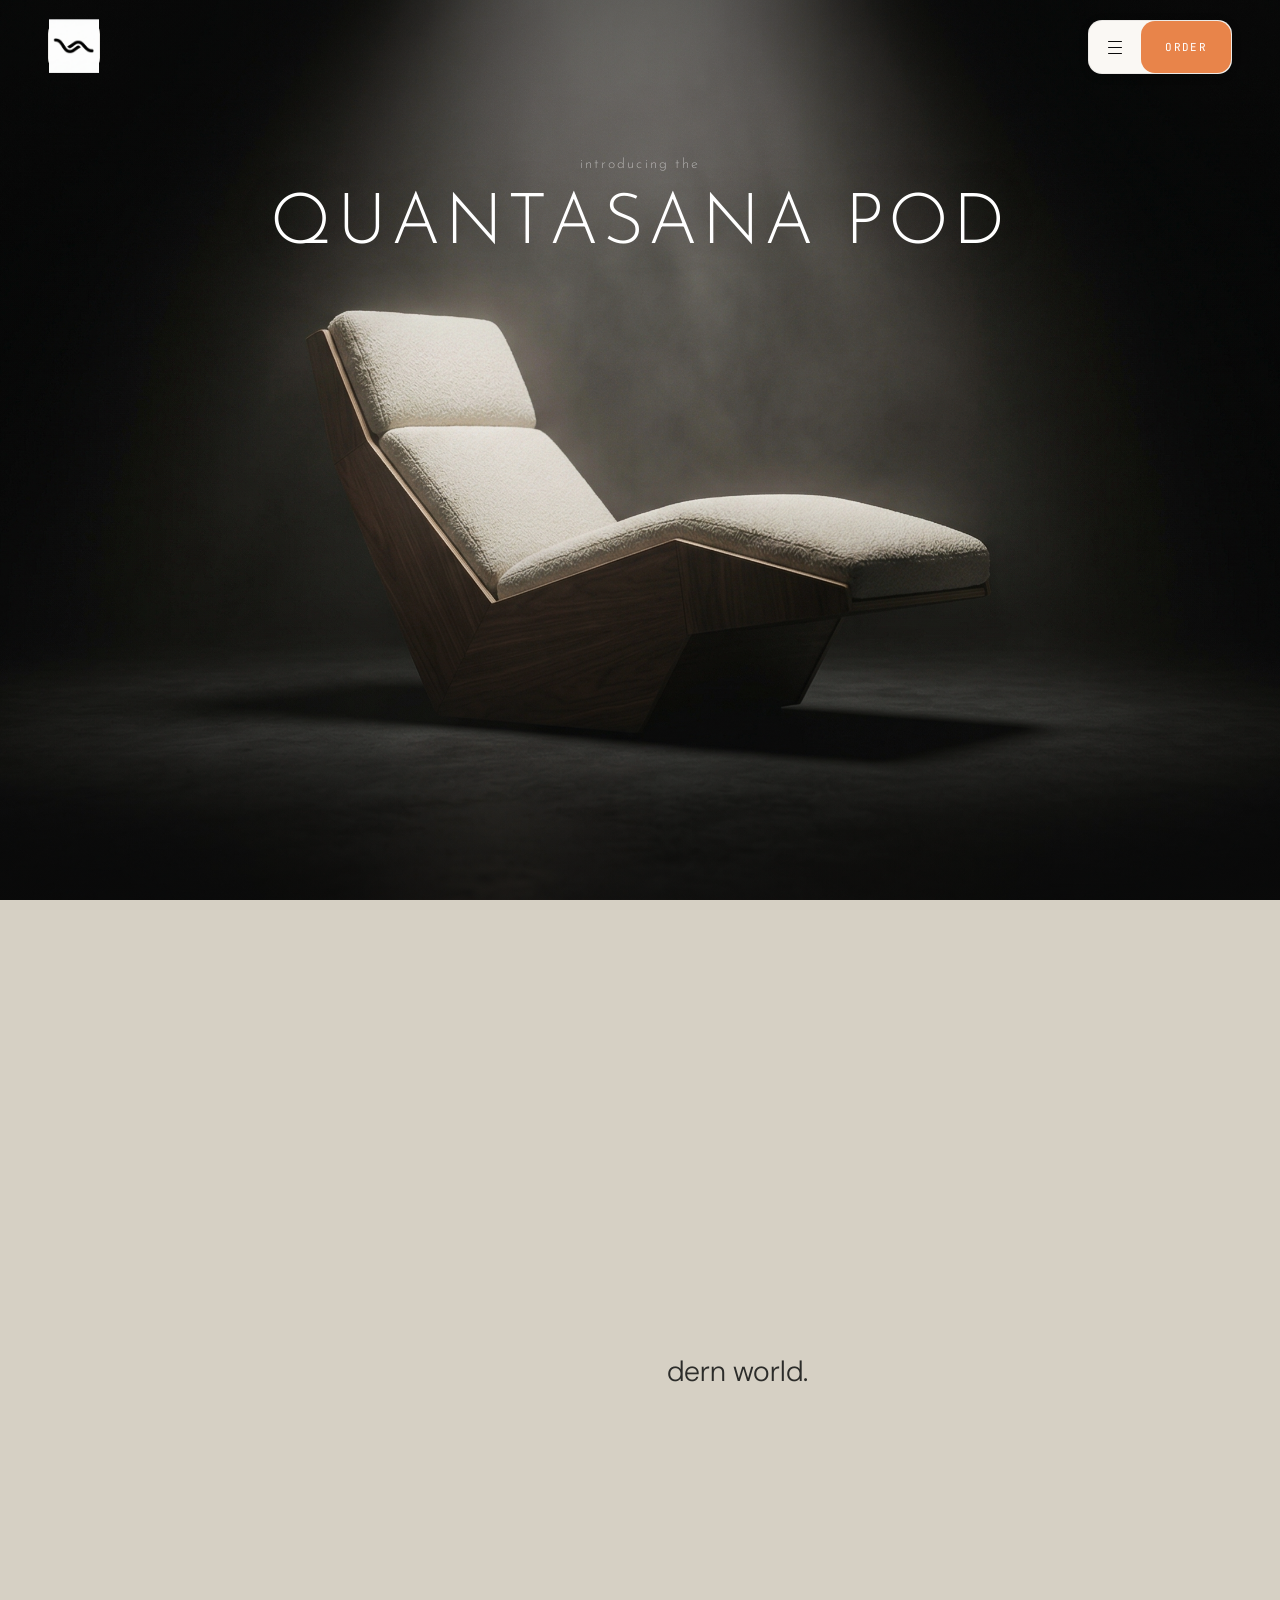
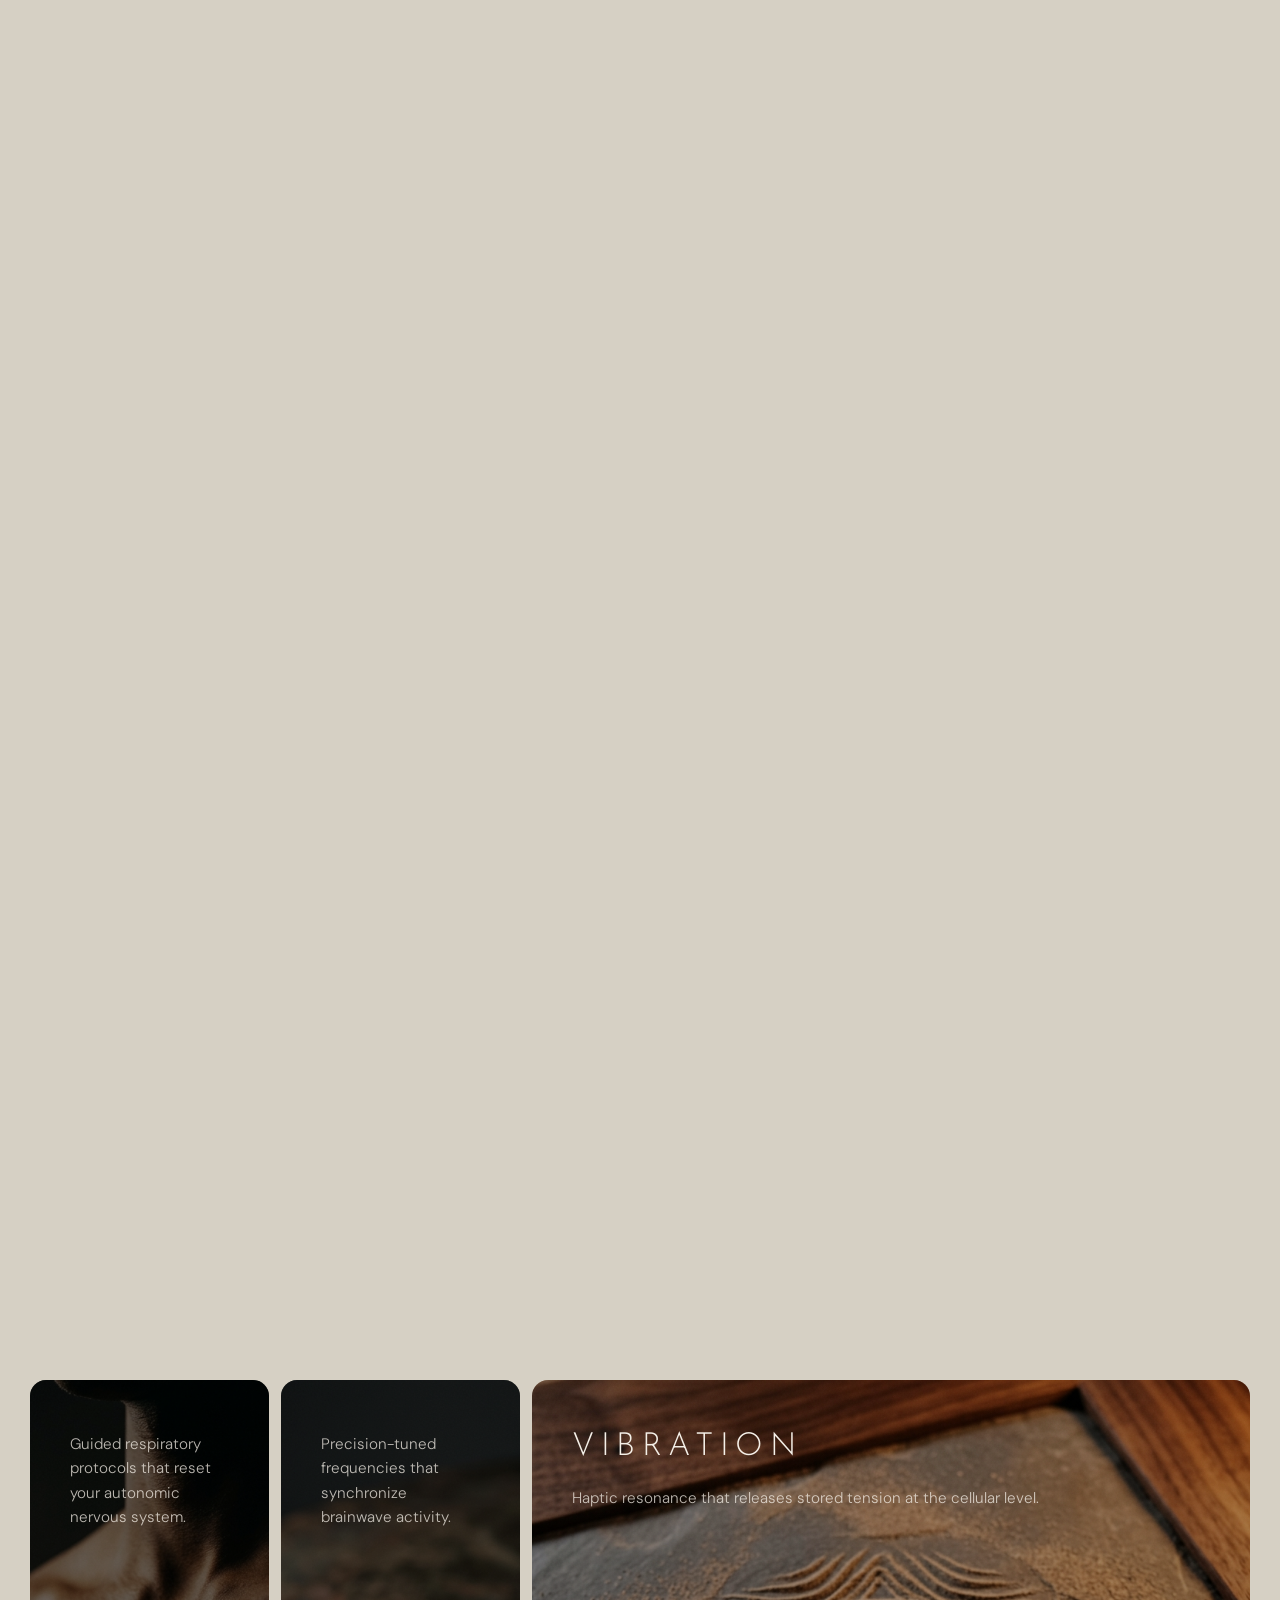
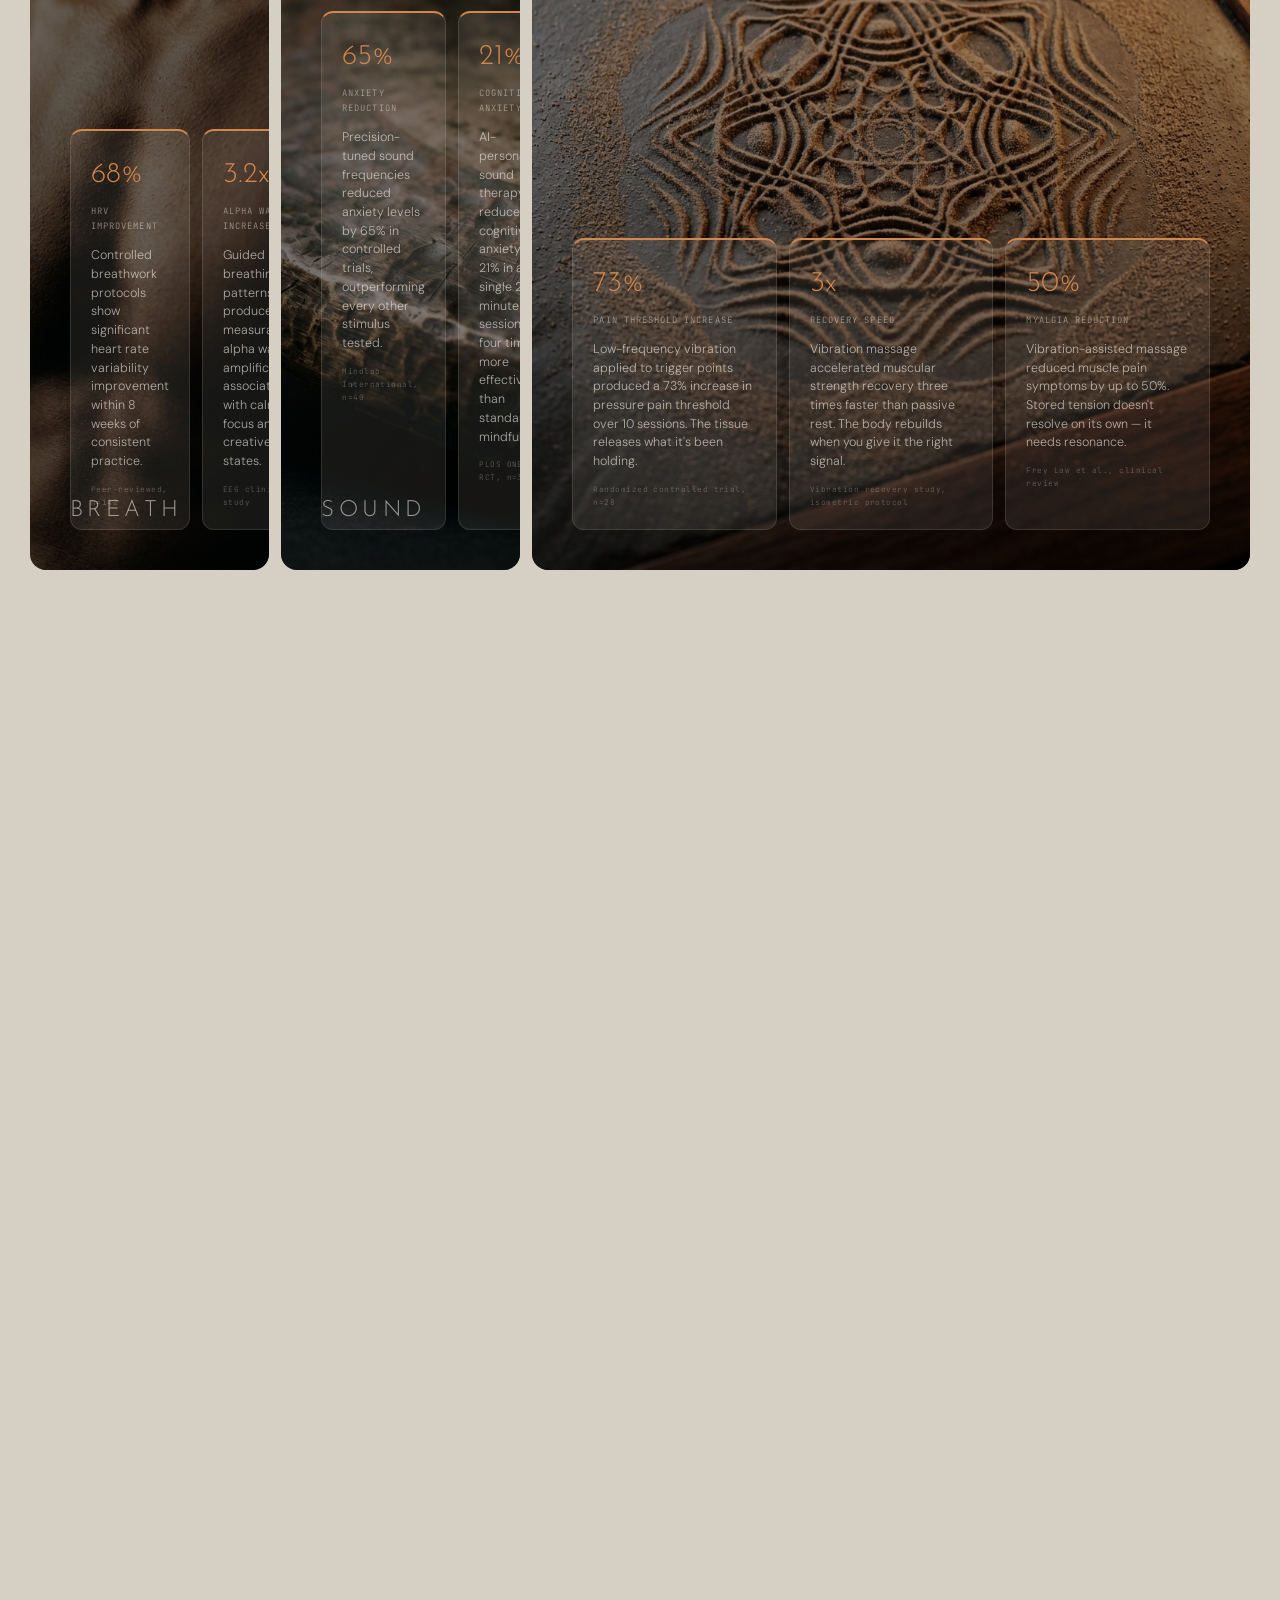
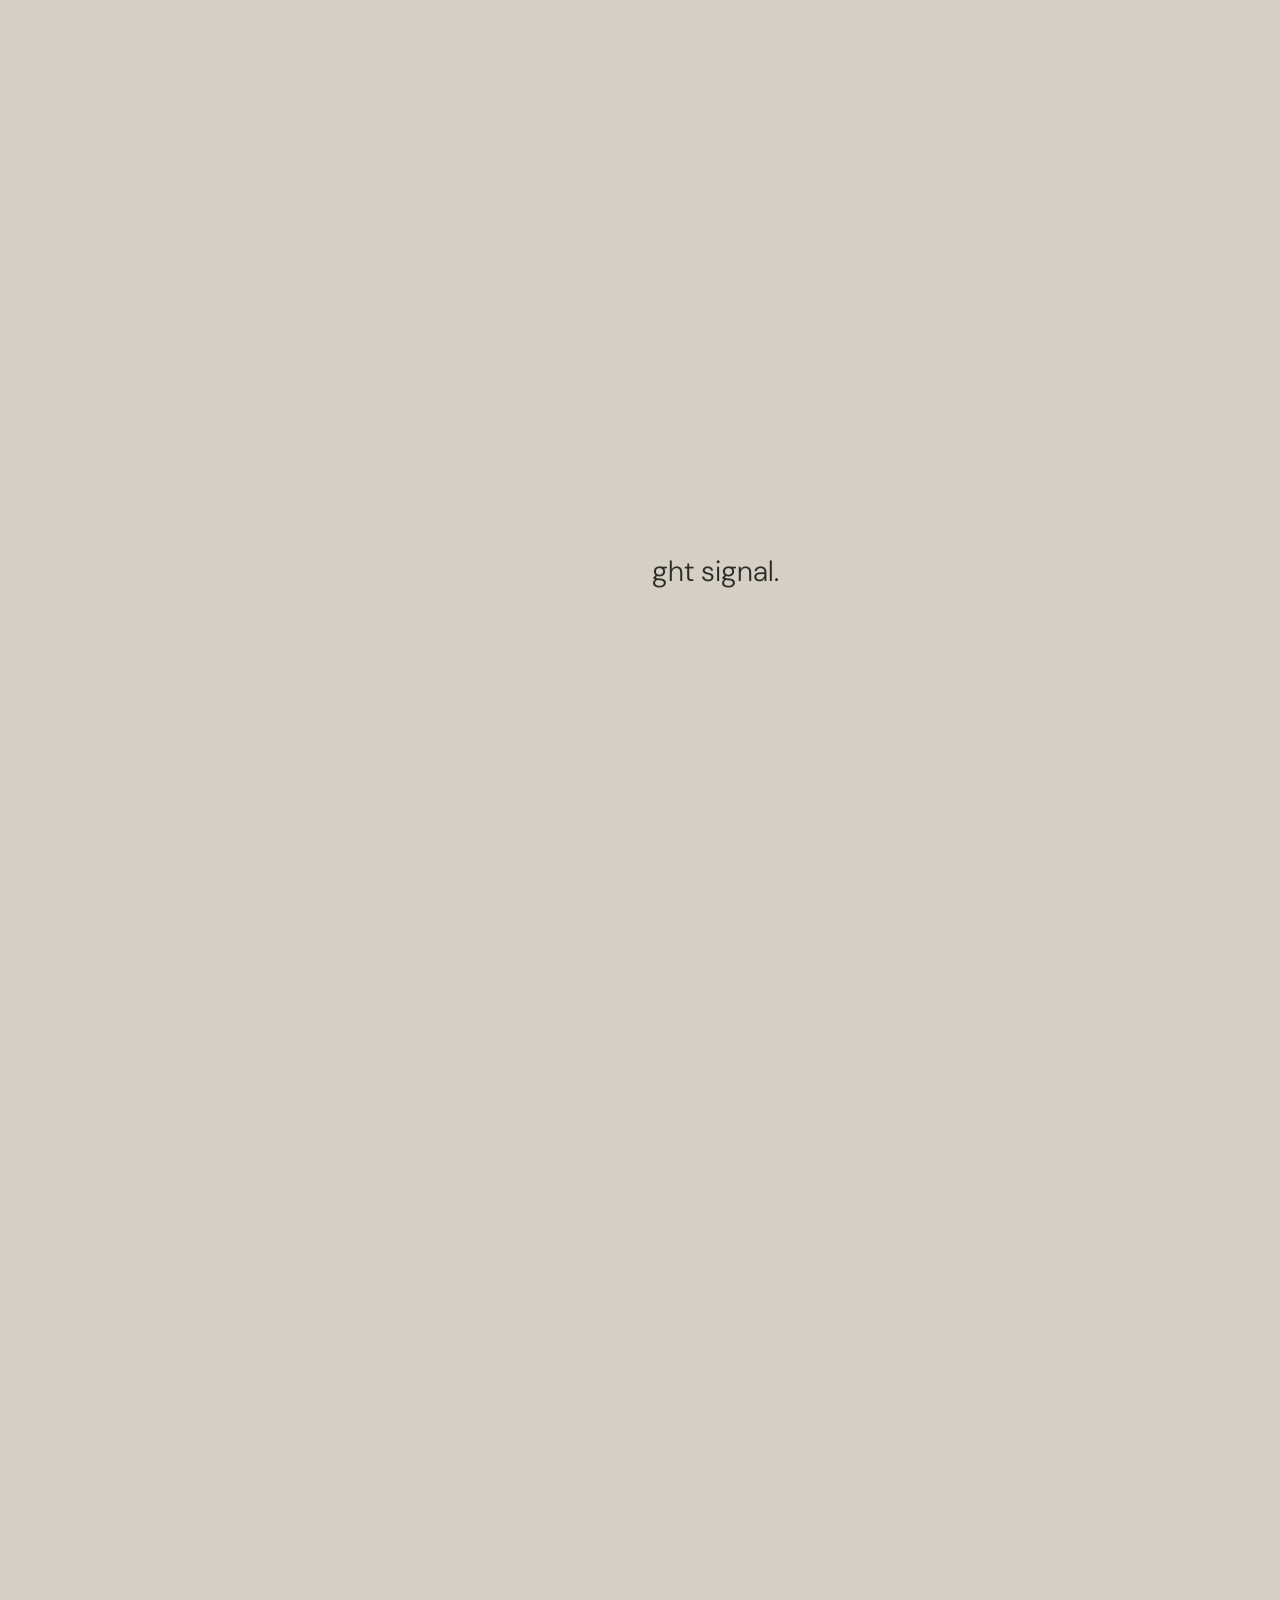
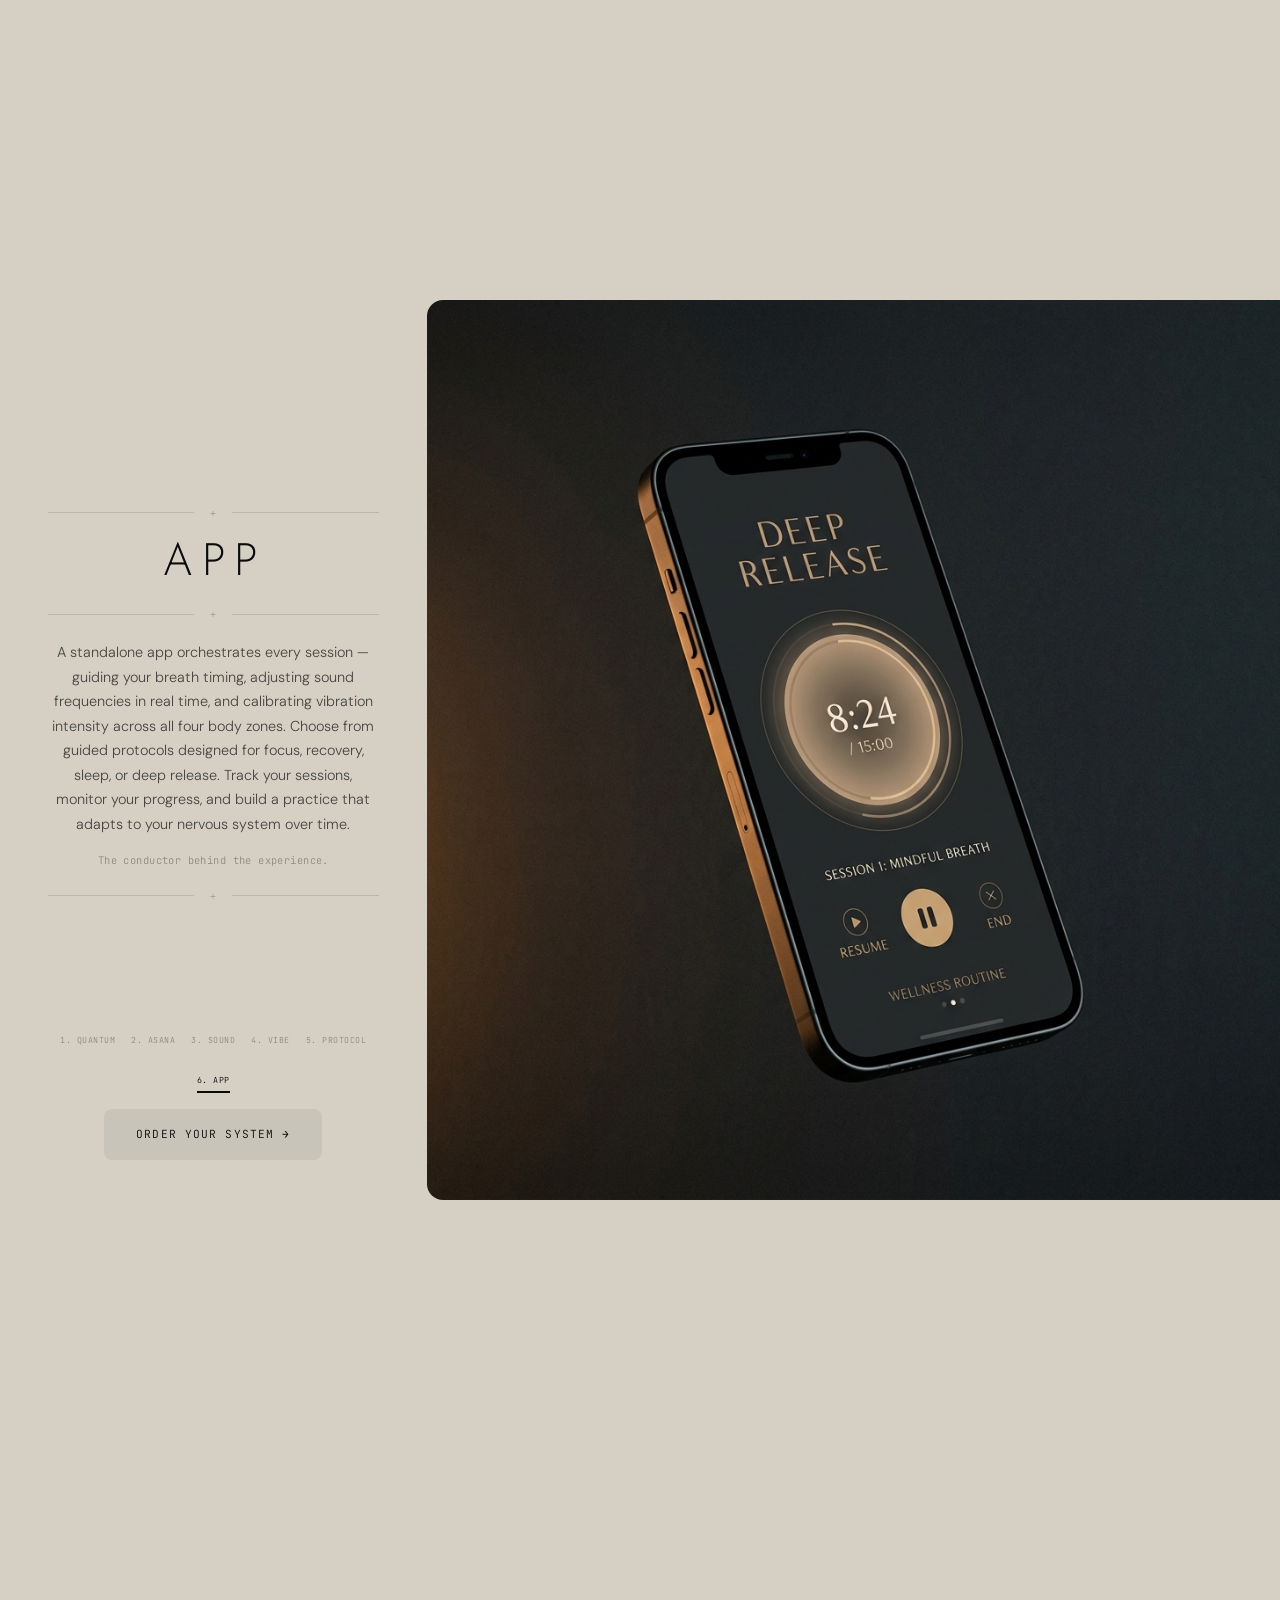
==== commit 5fbbd652: "Replace logo.svg with logo.png (wave logomark JPG) across all pages" ====
--- a/index.html
+++ b/index.html
@@ -31,7 +31,7 @@
     <div class="nav__inner">
       <!-- Logo Mark -->
       <a href="#" class="nav__logo" aria-label="QUANTASANA home">
-        <img src="logo.svg" class="nav__logo-svg" alt="QUANTASANA" aria-hidden="true">
+        <img src="logo.png" class="nav__logo.png" alt="QUANTASANA" aria-hidden="true">
       </a>
 
       <!-- Right side: flyout + hamburger + ORDER -->
@@ -41,7 +41,8 @@
           <a href="#science" class="nav__flyout-link" style="--i:0"><span>Science</span></a>
           <a href="#system" class="nav__flyout-link" style="--i:1"><span>Experience</span></a>
           <a href="#community" class="nav__flyout-link" style="--i:2"><span>Community</span></a>
-          <a href="#order" class="nav__flyout-link" style="--i:3"><span>Order</span></a>
+          <a href="in-person.html" class="nav__flyout-link" style="--i:3"><span>In Person</span></a>
+          <a href="app.html" class="nav__flyout-link" style="--i:4"><span>App</span></a>
         </div>
 
         <!-- Pill toggle: hamburger + ORDER + mobile dropdown -->
@@ -54,14 +55,15 @@
               <span class="nav__x-line nav__x-line--1"></span>
               <span class="nav__x-line nav__x-line--2"></span>
             </button>
-            <a href="#order" class="nav__order-btn">Order</a>
+            <a href="order.html" class="nav__order-btn">Order</a>
           </div>
           <!-- Mobile accordion dropdown (unfolds below pill) -->
           <div class="nav__dropdown" id="navDropdown">
             <a href="#science" class="nav__dropdown-link" style="--i:0">Science</a>
             <a href="#system" class="nav__dropdown-link" style="--i:1">Experience</a>
             <a href="#community" class="nav__dropdown-link" style="--i:2">Community</a>
-            <a href="#order" class="nav__dropdown-link" style="--i:3">Order</a>
+            <a href="in-person.html" class="nav__dropdown-link" style="--i:3">In Person</a>
+            <a href="app.html" class="nav__dropdown-link" style="--i:4">App</a>
           </div>
         </div>
       </div>
@@ -399,7 +401,7 @@
       <h2 class="final-cta-headline">Find your frequency.</h2>
       <div class="final-cta-buttons">
         <a href="#science" class="final-btn final-btn-light">EXPLORE</a>
-        <a href="#order-form" class="final-btn final-btn-accent">ORDER</a>
+        <a href="order.html" class="final-btn final-btn-accent">ORDER</a>
       </div>
       <p class="final-cta-edition">FOUNDERS EDITION — NOW ACCEPTING RESERVATIONS</p>
     </div>
@@ -423,11 +425,12 @@
             <a href="#science" class="footer-link">science</a>
             <a href="#system" class="footer-link">experience</a>
             <a href="#community" class="footer-link">community</a>
-            <a href="#order" class="footer-link">order</a>
-            <a href="#" class="footer-link">app</a>
-            <a href="#" class="footer-link">contact</a>
-            <a href="#" class="footer-link">press</a>
-            <a href="#" class="footer-link">faq</a>
+            <a href="order.html" class="footer-link">order</a>
+            <a href="in-person.html" class="footer-link">in person</a>
+            <a href="app.html" class="footer-link">app</a>
+            <a href="contact.html" class="footer-link">contact</a>
+            <a href="press.html" class="footer-link">press</a>
+            <a href="faq.html" class="footer-link">faq</a>
           </nav>
 
           <!-- Right: subscribe -->
@@ -452,9 +455,9 @@
 
           <!-- Center: legal -->
           <div class="footer-legal">
-            <a href="/privacy" class="footer-legal-link">PRIVACY POLICY</a>
+            <a href="privacy.html" class="footer-legal-link">PRIVACY POLICY</a>
             <span class="footer-legal-dot">·</span>
-            <a href="/terms" class="footer-legal-link">TERMS OF SERVICE</a>
+            <a href="terms.html" class="footer-legal-link">TERMS OF SERVICE</a>
           </div>
 
           <!-- Center: copyright -->
--- a/styles.css
+++ b/styles.css
@@ -1972,32 +1972,79 @@
     padding: 80px 24px 40px 24px;
   }
 
+  /* Logo and nav side by side, not stacked */
   .footer-top {
-    grid-template-columns: 1fr;
+    display: grid;
+    grid-template-columns: 1fr 1fr;
     gap: 40px;
   }
 
+  /* Logo/tagline in left column */
+  .footer-tagline {
+    grid-column: 1;
+  }
+
   .footer-tagline-text {
-    font-size: 1.4rem;
+    font-size: 1.2rem;
+  }
+
+  /* Nav links in right column */
+  .footer-nav {
+    grid-column: 2;
   }
 
   .footer-link {
-    font-size: 1.4rem;
-  }
-
+    font-size: 1.3rem;
+    font-weight: 800;
+    color: rgba(10, 10, 10, 0.45);
+  }
+
+  /* Subscribe goes full width below */
+  .footer-subscribe {
+    grid-column: 1 / -1;
+    margin-top: 20px;
+  }
+
+  /* Bottom section stacked */
   .footer-bottom {
     flex-direction: column;
     align-items: flex-start;
-    gap: 20px;
-  }
-
+    gap: 16px;
+    padding-top: 0;
+  }
+
+  /* Hide the logo in bottom row on mobile */
+  .footer-logo {
+    display: none;
+  }
+
+  /* Remove individual border-tops — the + divider is the only separator */
+  .footer-socials,
   .footer-legal,
+  .footer-copyright {
+    border-top: none;
+    padding-top: 0;
+  }
+
+  /* Order: socials first, then legal, then copyright */
+  .footer-socials { order: 1; }
+  .footer-legal { order: 2; }
+  .footer-copyright {
+    order: 3;
+    text-align: center;
+    width: 100%;
+  }
+
+  .footer-legal {
+    flex-direction: row;
+    flex-wrap: wrap;
+  }
+
   .footer-socials {
+    display: flex;
+    flex-direction: row;
     flex-wrap: wrap;
-  }
-
-  .footer-copyright {
-    text-align: left;
+    gap: 8px;
   }
 }
 
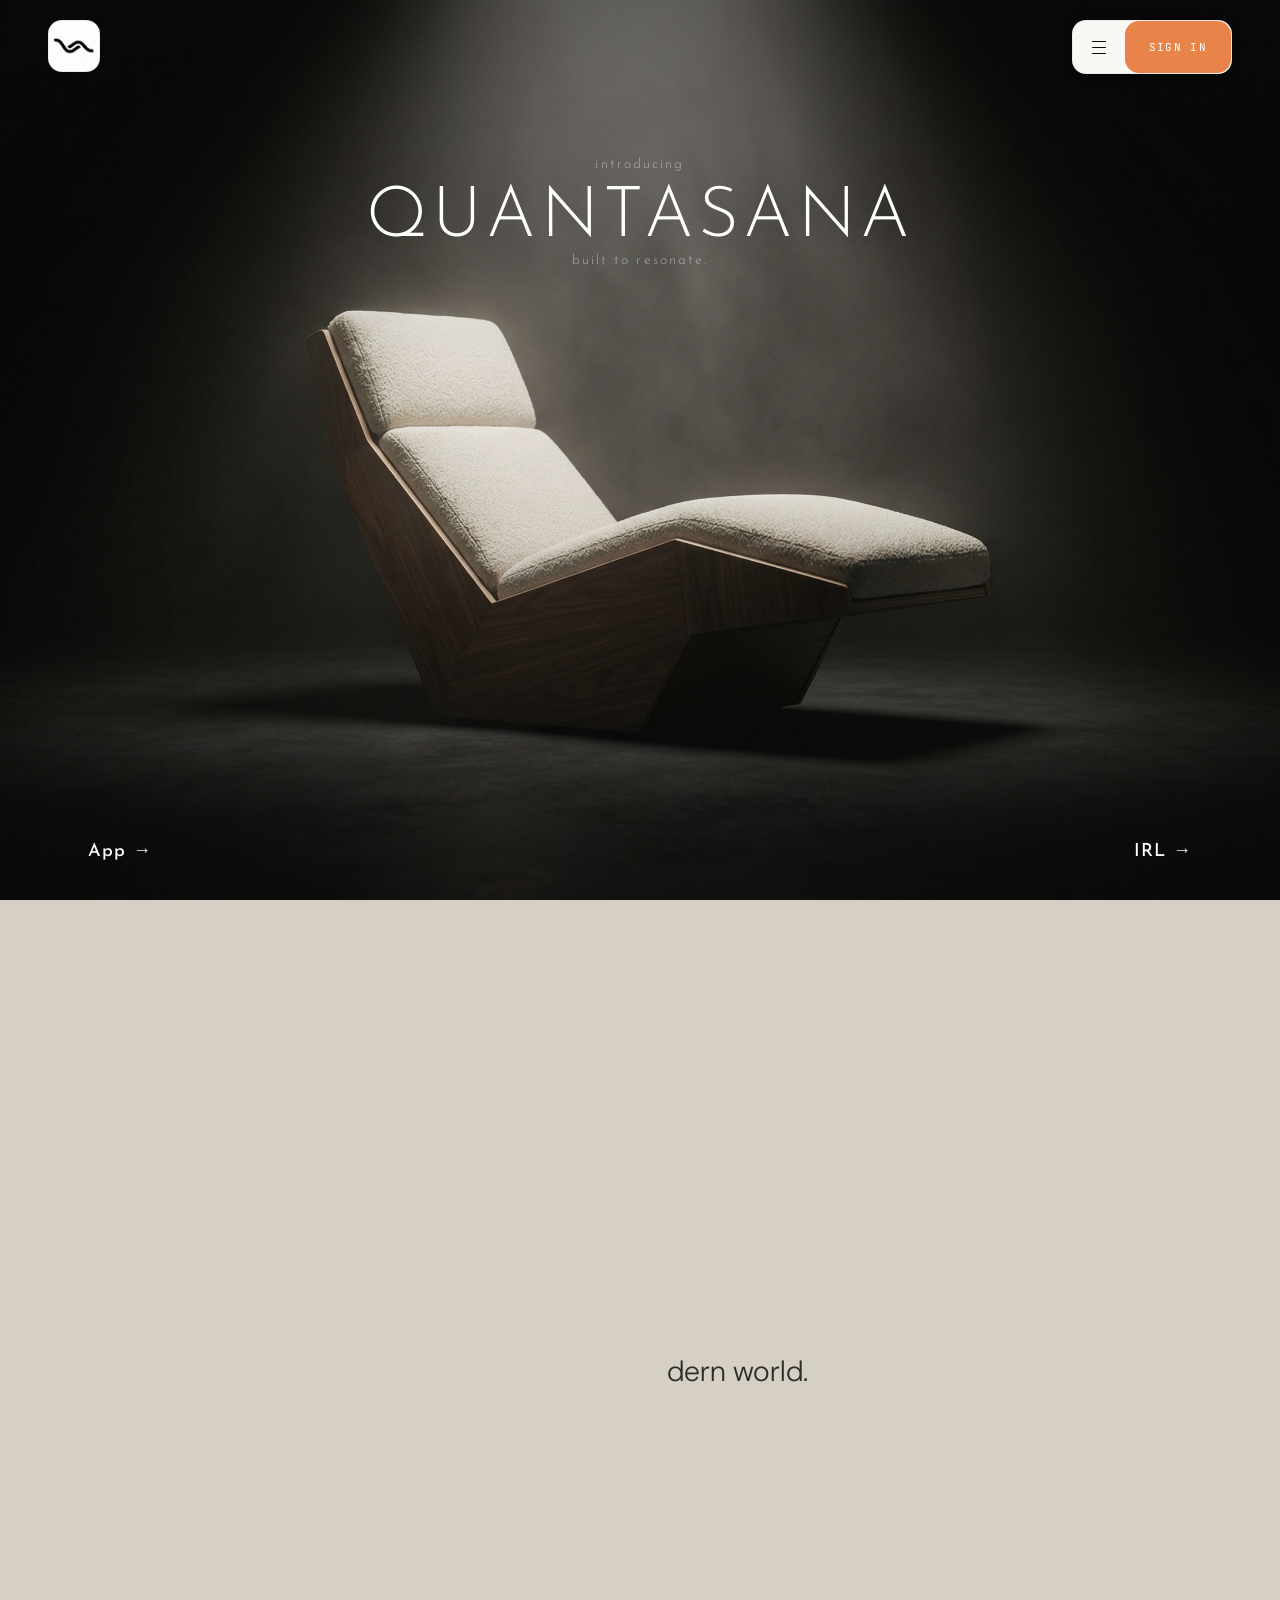
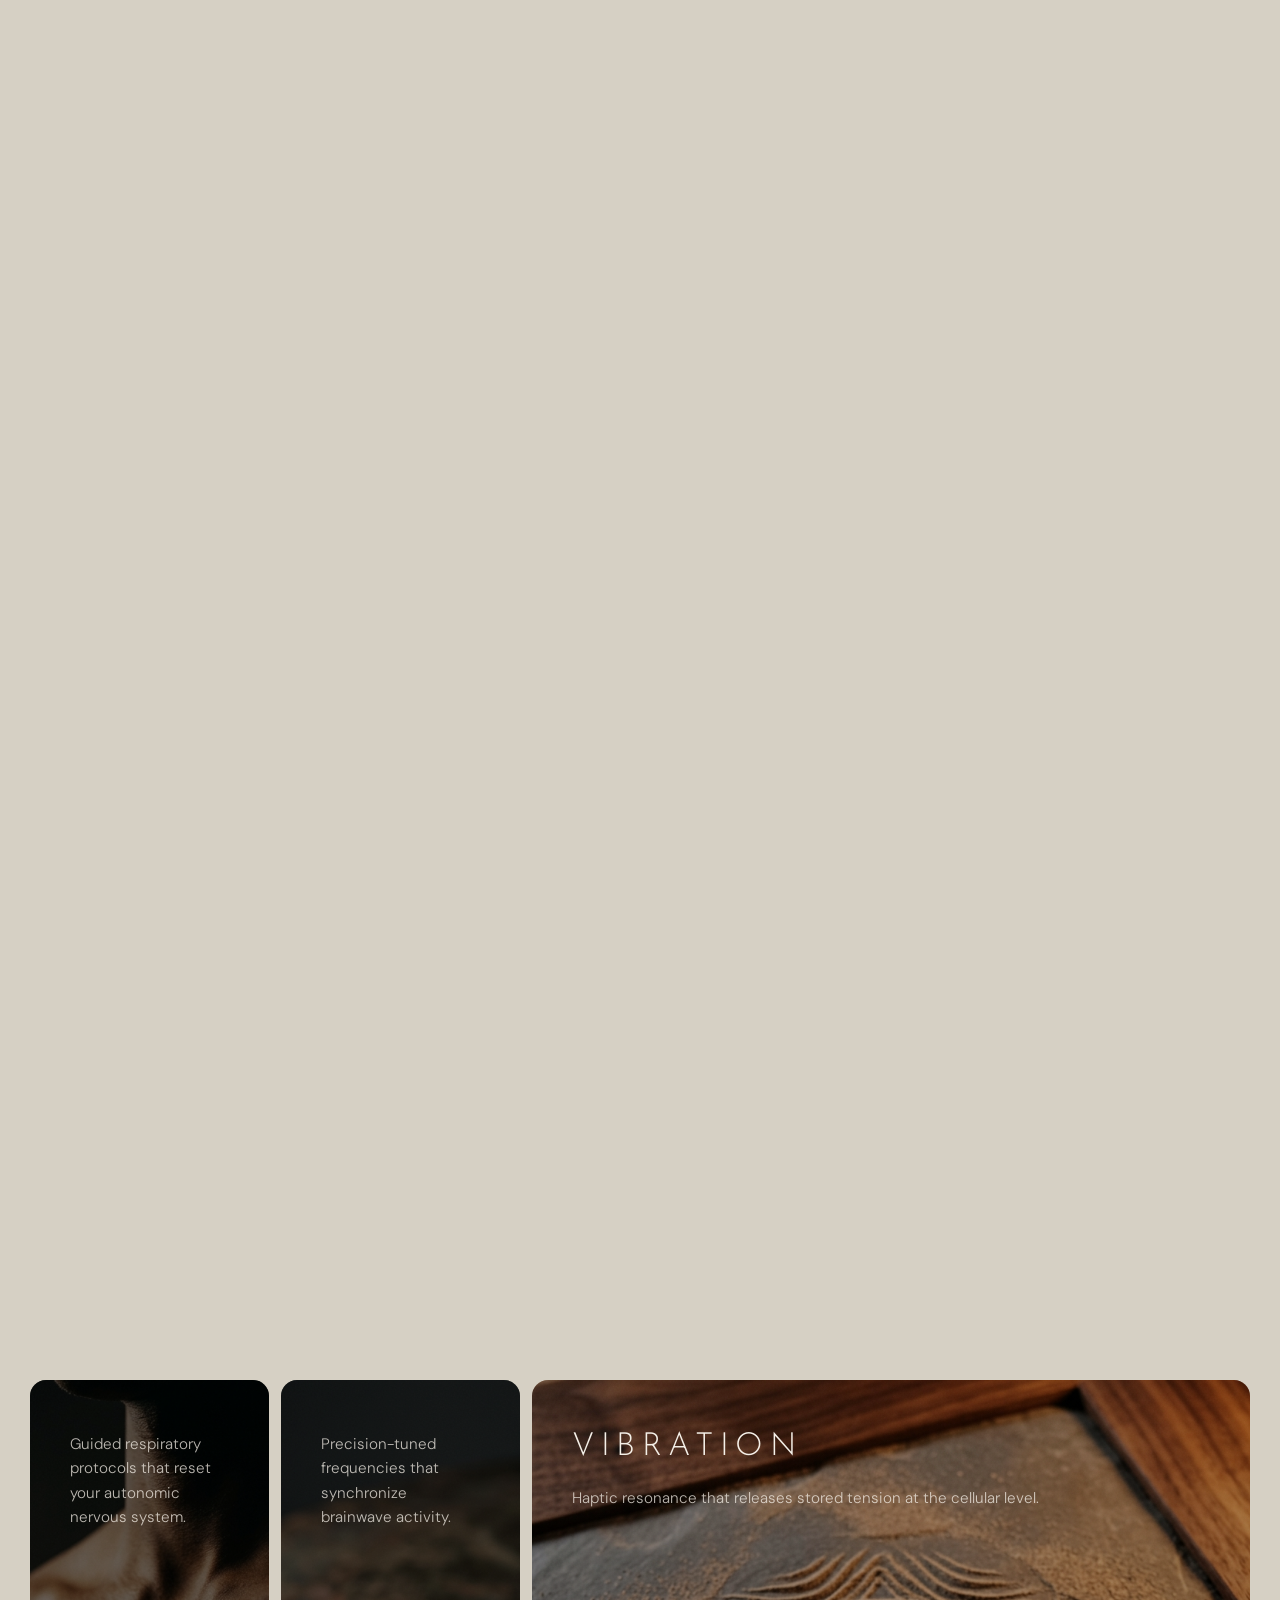
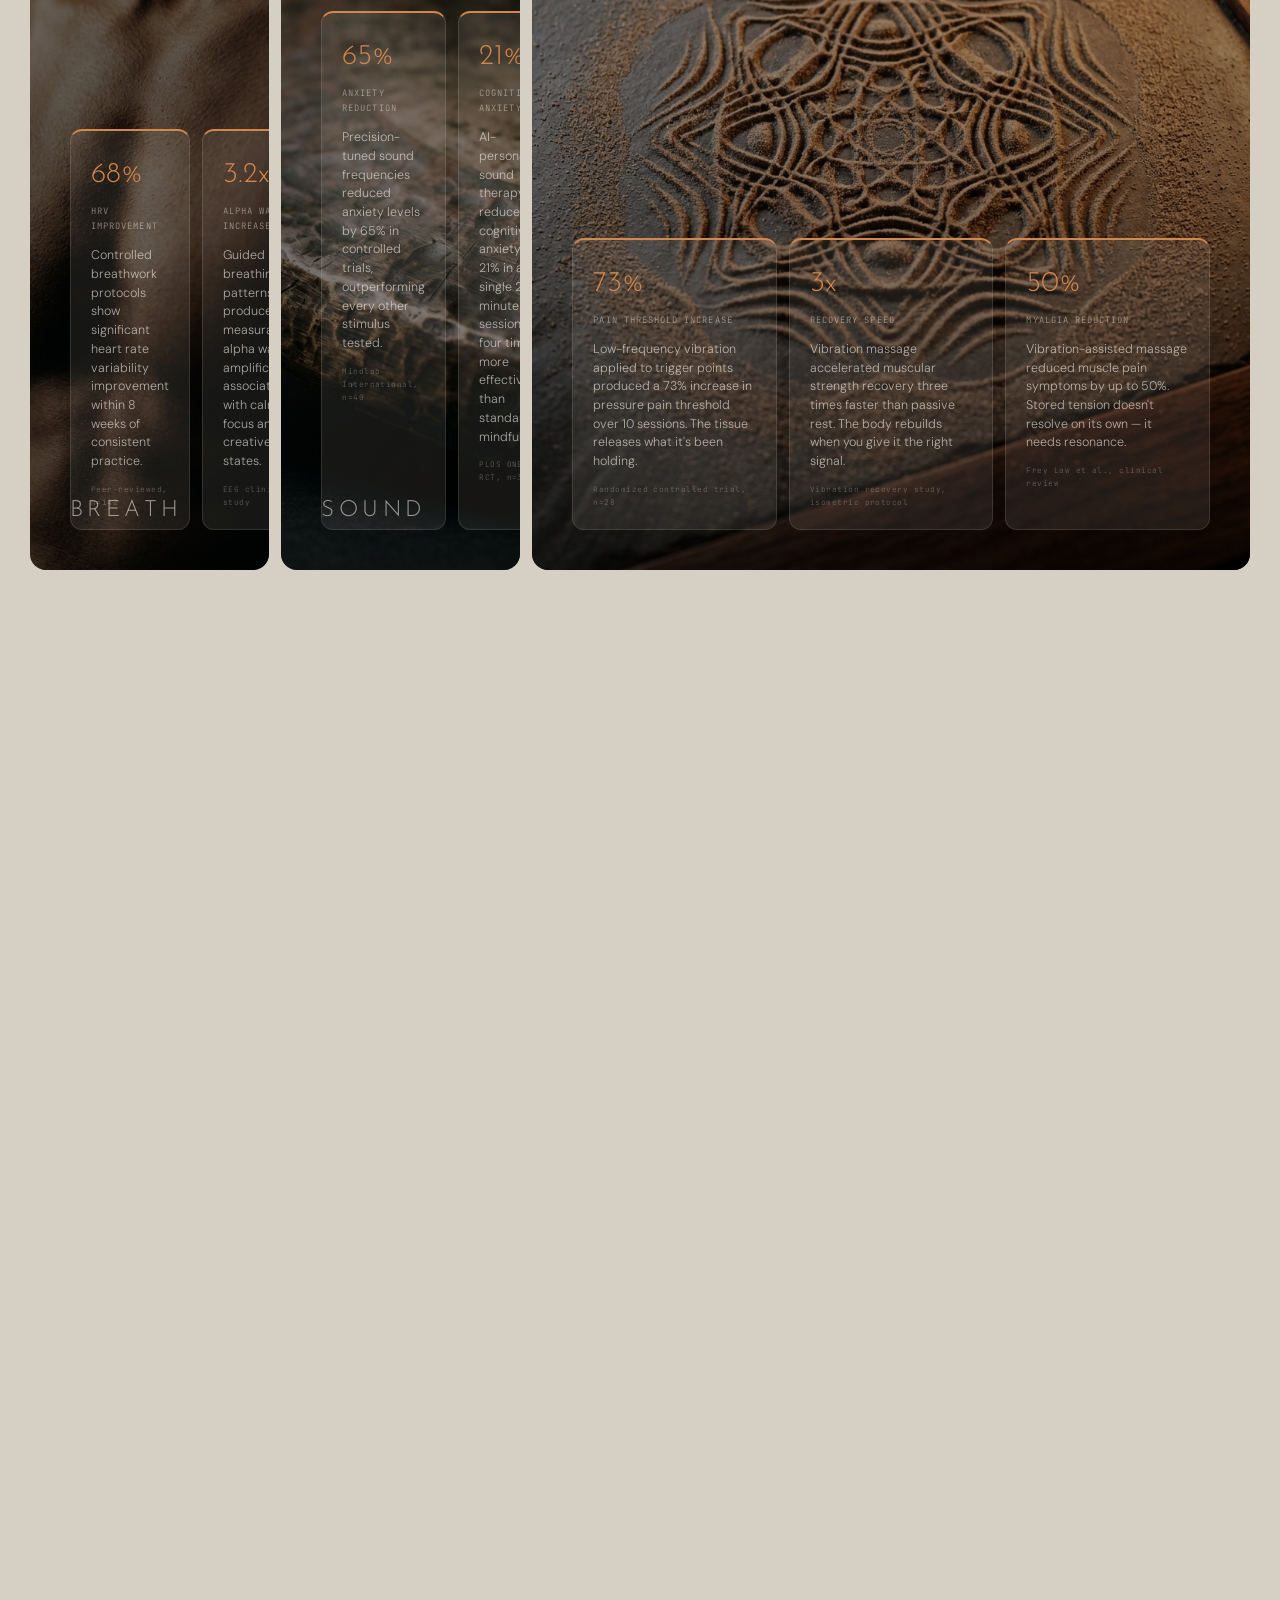
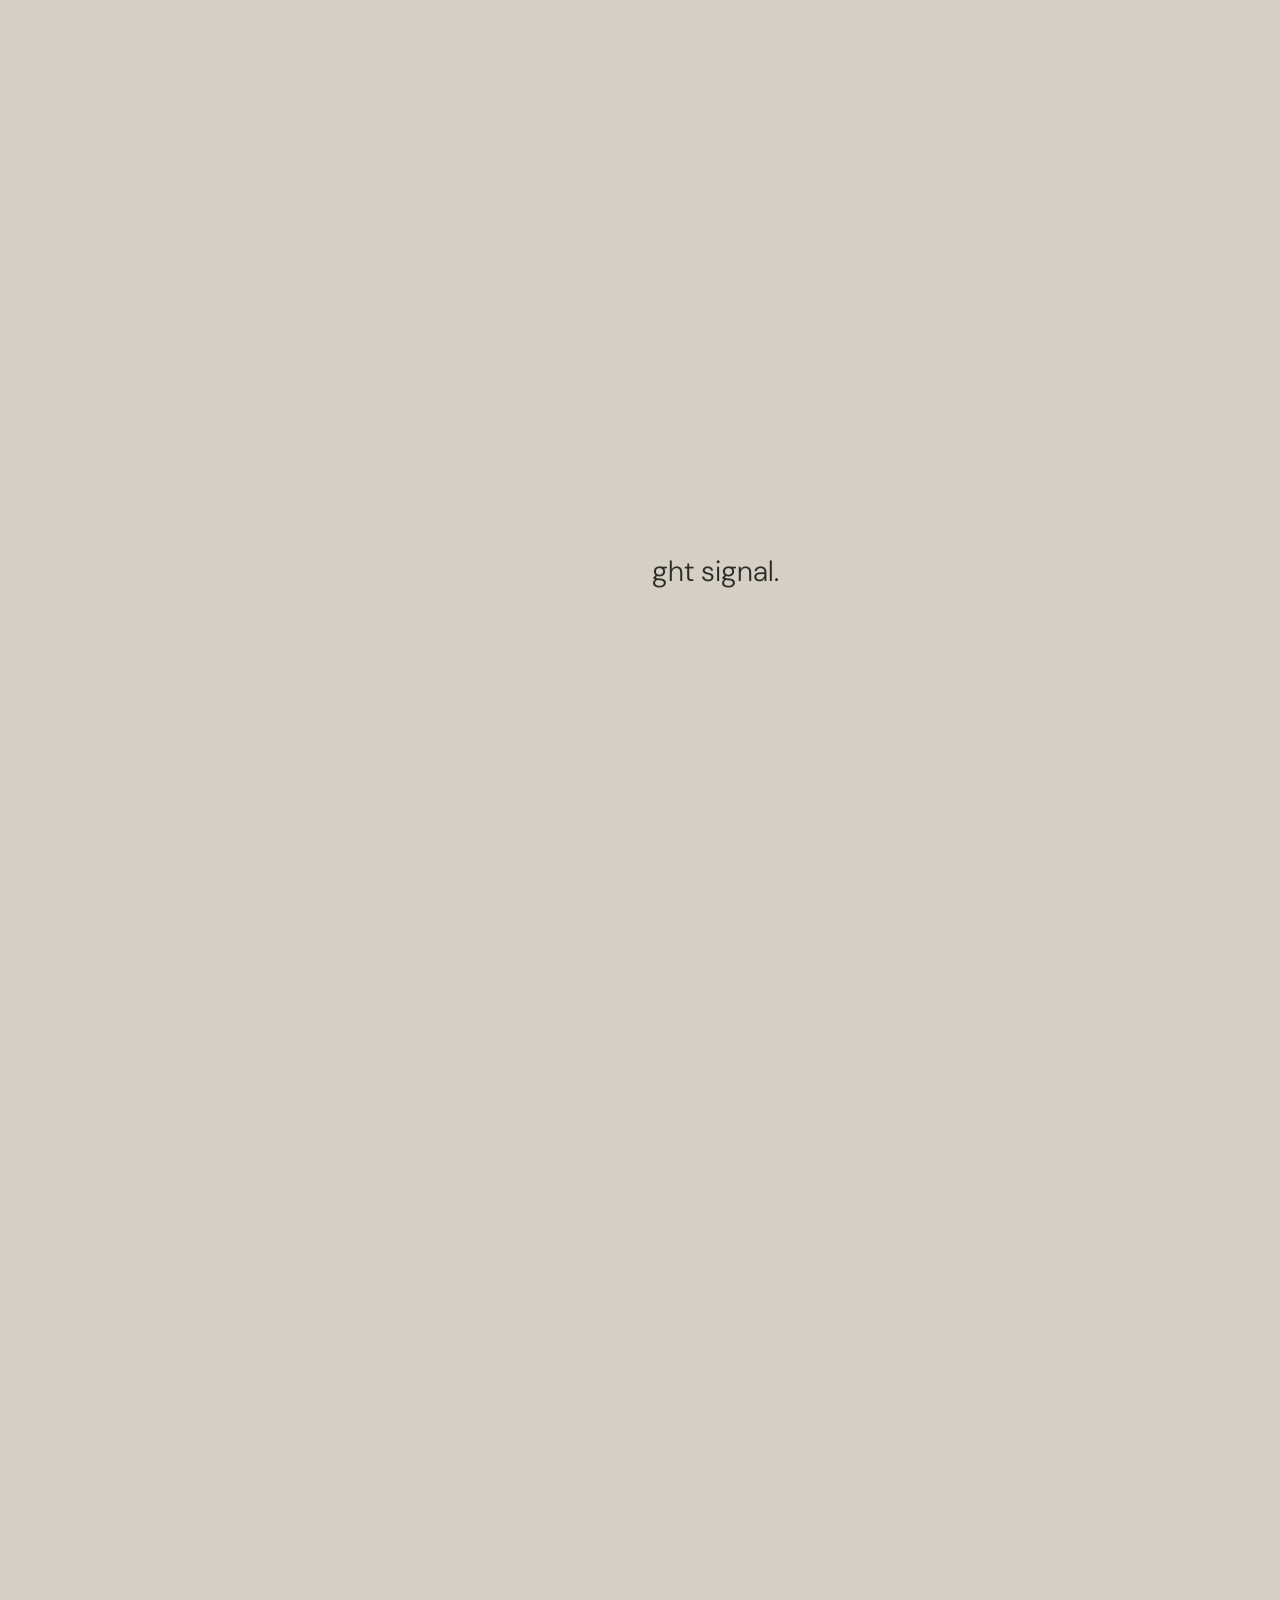
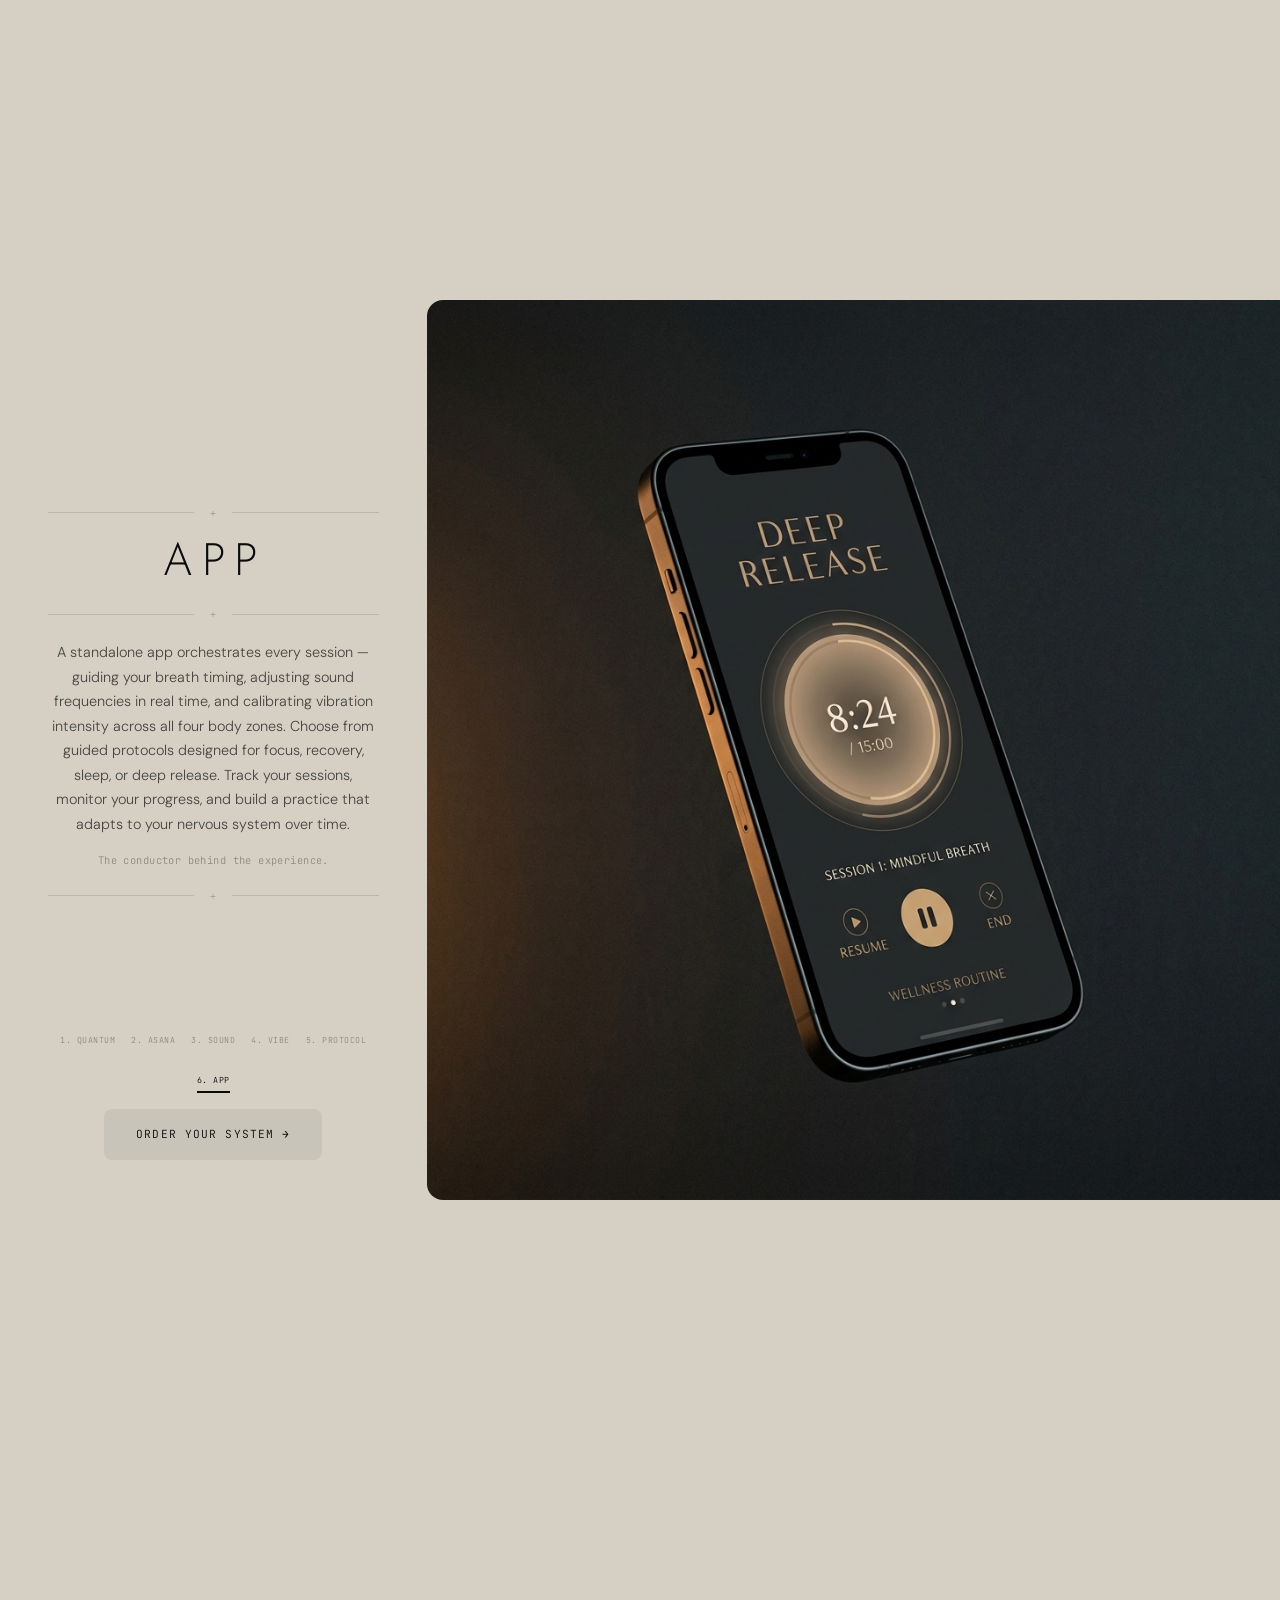
==== commit 617dd25c: "Add about page, rebuild app page (hero, protocol tabs, daily orbit, FAQ), rename nav App→Digital, ad" ====
--- a/index.html
+++ b/index.html
@@ -38,11 +38,11 @@
       <div class="nav__right">
         <!-- Desktop flyout (slides left from hamburger) -->
         <div class="nav__flyout" id="navFlyout" aria-hidden="true">
-          <a href="#science" class="nav__flyout-link" style="--i:0"><span>Science</span></a>
+          <a href="about.html" class="nav__flyout-link" style="--i:0"><span>About</span></a>
           <a href="#system" class="nav__flyout-link" style="--i:1"><span>Experience</span></a>
           <a href="#community" class="nav__flyout-link" style="--i:2"><span>Community</span></a>
           <a href="in-person.html" class="nav__flyout-link" style="--i:3"><span>In Person</span></a>
-          <a href="app.html" class="nav__flyout-link" style="--i:4"><span>App</span></a>
+          <a href="app.html" class="nav__flyout-link" style="--i:4"><span>Digital</span></a>
         </div>
 
         <!-- Pill toggle: hamburger + ORDER + mobile dropdown -->
@@ -55,15 +55,15 @@
               <span class="nav__x-line nav__x-line--1"></span>
               <span class="nav__x-line nav__x-line--2"></span>
             </button>
-            <a href="order.html" class="nav__order-btn">Order</a>
+            <a href="javascript:void(0)" class="nav__order-btn" onclick="openSignInModal('create')">Sign In</a>
           </div>
           <!-- Mobile accordion dropdown (unfolds below pill) -->
           <div class="nav__dropdown" id="navDropdown">
-            <a href="#science" class="nav__dropdown-link" style="--i:0">Science</a>
+            <a href="about.html" class="nav__dropdown-link" style="--i:0">About</a>
             <a href="#system" class="nav__dropdown-link" style="--i:1">Experience</a>
             <a href="#community" class="nav__dropdown-link" style="--i:2">Community</a>
             <a href="in-person.html" class="nav__dropdown-link" style="--i:3">In Person</a>
-            <a href="app.html" class="nav__dropdown-link" style="--i:4">App</a>
+            <a href="app.html" class="nav__dropdown-link" style="--i:4">Digital</a>
           </div>
         </div>
       </div>
@@ -79,7 +79,7 @@
   <section class="section hero" id="hero">
     <!-- Background video: single autoplay, freezes on last frame -->
     <div class="hero__bg">
-      <video id="heroVideo" autoplay muted playsinline poster="images/hero.jpg" class="hero__video">
+      <video id="heroVideo" autoplay loop muted playsinline poster="images/hero.jpg" class="hero__video">
       </video>
     </div>
 
@@ -88,8 +88,15 @@
 
     <!-- Content -->
     <div class="hero__content">
-      <span class="hero__eyebrow anim-fade-up" style="--delay:0.3s">introducing the</span>
-      <h1 class="hero__headline anim-fade-up" style="--delay:0.5s">QUANTASANA POD</h1>
+      <span class="hero__eyebrow anim-fade-up" style="--delay:0.3s">introducing</span>
+      <h1 class="hero__headline anim-fade-up" style="--delay:0.5s">QUANTASANA</h1>
+      <p class="hero__tagline anim-fade-up" style="--delay:0.7s">built to resonate.</p>
+    </div>
+
+    <!-- Bottom nav links -->
+    <div class="hero__nav-bottom">
+      <a href="app.html" class="hero__nav-link">App →</a>
+      <a href="in-person.html" class="hero__nav-link">IRL →</a>
     </div>
   </section>
 
@@ -110,6 +117,7 @@
       </div>
     </div>
   </div>
+
 
 
   <!-- ============================================
@@ -482,6 +490,46 @@
 
 
 
+  <!-- ============================================
+       SIGN IN MODAL OVERLAY
+       ============================================ -->
+  <div class="signin-overlay" id="authOverlay">
+    <div class="signin-modal">
+
+      <!-- Close button -->
+      <button class="signin-close" onclick="closeSignInModal()" aria-label="Close">&times;</button>
+
+      <!-- View 1: Create Account -->
+      <div class="signin-view" id="authCreateView">
+        <div class="signin-header">
+          <span class="signin-label">CREATE ACCOUNT</span>
+          <span class="signin-brand">QUANTASANA</span>
+        </div>
+        <div class="signin-body">
+          <h2 class="signin-heading">Find your frequency.</h2>
+          <button class="signin-btn signin-btn--apple" onclick="handleAppleAuth('create')"> Apple Sign Up →</button>
+          <button class="signin-btn signin-btn--email" onclick="handleEmailAuth('create')">✉ Email Sign Up →</button>
+          <p class="signin-toggle">Already have an account? <a href="javascript:void(0)" onclick="switchAuthView('signin')">Login →</a></p>
+        </div>
+      </div>
+
+      <!-- View 2: Login -->
+      <div class="signin-view" id="authSignInView" style="display:none">
+        <div class="signin-header">
+          <span class="signin-label">LOGIN</span>
+          <span class="signin-brand">QUANTASANA</span>
+        </div>
+        <div class="signin-body">
+          <h2 class="signin-heading">Welcome back.</h2>
+          <button class="signin-btn signin-btn--apple" onclick="handleAppleAuth('signin')"> Apple Login →</button>
+          <button class="signin-btn signin-btn--email" onclick="handleEmailAuth('signin')">✉ Email Login →</button>
+          <p class="signin-toggle"><a href="javascript:void(0)" onclick="switchAuthView('create')">Create Account →</a></p>
+        </div>
+      </div>
+
+    </div>
+  </div>
+
   <script src="main.js?v=16"></script>
 </body>
 </html>
--- a/styles.css
+++ b/styles.css
@@ -195,6 +195,7 @@
   background: var(--white);
   border: 1px solid rgba(0, 0, 0, 0.06);
   border-radius: var(--nav-radius);
+  overflow: hidden;
   flex-shrink: 0;
   color: var(--void);
   transition: background 0.3s ease, border-color 0.3s ease;
@@ -631,9 +632,12 @@
     gap: 4px;
   }
 
-  /* ORDER button: all 4 corners rounded */
+  /* SIGN IN button: wider on mobile with more padding */
   .nav__order-btn {
     border-radius: var(--nav-radius);
+    width: auto;
+    padding: 12px 28px;
+    flex-shrink: 0;
   }
 
   /* Dropdown: bottom corners rounded */
@@ -744,9 +748,69 @@
   text-transform: uppercase;
   color: white;
   text-shadow: 0 2px 40px rgba(0, 0, 0, 0.3);
-  line-height: 1.05;
-}
-
+  line-height: 0.85;
+  margin: 0;
+}
+
+.hero__tagline {
+  font-family: var(--font-display);
+  font-weight: 300;
+  font-size: 14px;
+  letter-spacing: 0.15em;
+  text-transform: lowercase;
+  color: rgba(255, 255, 255, 0.5);
+  margin-top: 0;
+}
+
+.hero__nav-bottom {
+  position: absolute;
+  bottom: 32px;
+  left: 0;
+  right: 0;
+  z-index: 2;
+  display: flex;
+  justify-content: space-between;
+  padding: 0 20px;
+  max-width: var(--content-max);
+  margin: 0 auto;
+  box-sizing: border-box;
+}
+
+.hero__nav-link {
+  font-family: var(--font-display);
+  font-weight: 500;
+  font-size: 18px;
+  letter-spacing: 1px;
+  color: white;
+  text-decoration: none;
+  transition: opacity 0.3s ease;
+}
+
+.hero__nav-link:hover {
+  opacity: 0.7;
+}
+
+@media (min-width: 768px) {
+  .hero__nav-bottom {
+    padding: 0 32px;
+  }
+}
+
+@media (min-width: 1024px) {
+  .hero__nav-bottom {
+    padding: 0 48px;
+  }
+}
+
+@media (max-width: 767px) {
+  .hero__nav-bottom {
+    bottom: 24px;
+  }
+
+  .hero__nav-link {
+    font-size: 16px;
+  }
+}
 
 /* ============================================
    SECTION 2: RECALIBRATION
@@ -1102,7 +1166,8 @@
   .science-panel {
     position: sticky !important;
     flex: none !important;
-    min-height: 100vh;
+    min-height: auto;
+    padding-bottom: 40vh;
     border-radius: 16px 16px 0 0;
     box-shadow: 0 -8px 30px rgba(0, 0, 0, 0.2);
   }
@@ -1136,10 +1201,27 @@
     flex-direction: column;
     opacity: 1 !important;
     transform: none !important;
+    overflow: visible !important;
+    max-height: none !important;
   }
 
   .science-panel .panel-content {
     padding-top: 100px !important;
+    overflow: visible !important;
+    min-height: auto !important;
+    height: auto !important;
+  }
+
+  /* Frosted glass backdrop for readability over bg images */
+  .science-panel .stat-card {
+    background: rgba(13, 15, 14, 0.75) !important;
+    backdrop-filter: blur(12px) !important;
+    -webkit-backdrop-filter: blur(12px) !important;
+    border: 1px solid rgba(255, 255, 255, 0.06) !important;
+    border-top: 2px solid #D4874D !important;
+    border-radius: 16px !important;
+    padding: 20px !important;
+    margin-bottom: 12px !important;
   }
 }
 
@@ -2110,4 +2192,177 @@
   .nav {
     padding: 20px 48px;
   }
+}
+
+
+/* ============================================
+   SIGN IN MODAL OVERLAY
+   ============================================ */
+.signin-overlay {
+  position: fixed;
+  inset: 0;
+  z-index: 9999;
+  display: flex;
+  align-items: center;
+  justify-content: center;
+  background: rgba(0, 0, 0, 0.65);
+  backdrop-filter: blur(24px);
+  -webkit-backdrop-filter: blur(24px);
+  opacity: 0;
+  visibility: hidden;
+  transition: opacity 0.35s ease, visibility 0.35s ease;
+}
+
+.signin-overlay.active {
+  opacity: 1;
+  visibility: visible;
+}
+
+.signin-modal {
+  position: relative;
+  width: 480px;
+  max-width: 92vw;
+  background: #0a0a0a;
+  border: 1px solid rgba(255, 255, 255, 0.08);
+  border-radius: 0;
+  padding: 48px;
+  box-sizing: border-box;
+}
+
+.signin-close {
+  position: absolute;
+  top: 16px;
+  right: 20px;
+  background: none;
+  border: none;
+  color: rgba(255, 255, 255, 0.5);
+  font-size: 28px;
+  cursor: pointer;
+  padding: 4px 8px;
+  line-height: 1;
+  transition: color 0.2s ease;
+}
+
+.signin-close:hover {
+  color: white;
+}
+
+/* Header row: label left, brand right */
+.signin-header {
+  display: flex;
+  justify-content: space-between;
+  align-items: center;
+  margin-bottom: 48px;
+}
+
+.signin-label {
+  font-family: var(--font-mono);
+  font-size: 10px;
+  font-weight: 400;
+  letter-spacing: 2.5px;
+  text-transform: uppercase;
+  color: rgba(255, 255, 255, 0.4);
+}
+
+.signin-brand {
+  font-family: var(--font-display);
+  font-size: 12px;
+  font-weight: 400;
+  letter-spacing: 4px;
+  text-transform: uppercase;
+  color: rgba(255, 255, 255, 0.35);
+}
+
+/* Body */
+.signin-body {
+  display: flex;
+  flex-direction: column;
+  align-items: center;
+  text-align: center;
+}
+
+.signin-heading {
+  font-family: var(--font-display);
+  font-weight: 300;
+  font-size: 28px;
+  color: white;
+  letter-spacing: 0.02em;
+  margin-bottom: 36px;
+}
+
+/* Pill buttons */
+.signin-btn {
+  display: block;
+  width: 100%;
+  max-width: 340px;
+  padding: 15px 24px;
+  border-radius: 40px;
+  font-family: var(--font-body);
+  font-size: 14px;
+  font-weight: 400;
+  letter-spacing: 0.04em;
+  cursor: pointer;
+  transition: opacity 0.2s ease, transform 0.2s ease;
+  border: none;
+  text-align: center;
+}
+
+.signin-btn:hover {
+  opacity: 0.85;
+  transform: translateY(-1px);
+}
+
+.signin-btn + .signin-btn {
+  margin-top: 12px;
+}
+
+.signin-btn--apple {
+  background: #e8e4df;
+  color: #1a1a1a;
+}
+
+.signin-btn--email {
+  background: transparent;
+  border: 1px solid rgba(255, 255, 255, 0.25);
+  color: white;
+}
+
+/* Toggle link */
+.signin-toggle {
+  margin-top: 32px;
+  font-family: var(--font-body);
+  font-size: 12px;
+  color: rgba(255, 255, 255, 0.4);
+  letter-spacing: 0.02em;
+}
+
+.signin-toggle a {
+  color: rgba(255, 255, 255, 0.7);
+  text-decoration: none;
+  transition: color 0.2s ease;
+}
+
+.signin-toggle a:hover {
+  color: white;
+}
+
+/* View toggling */
+.signin-view--hidden {
+  display: none;
+}
+
+/* Mobile adjustments */
+@media (max-width: 480px) {
+  .signin-modal {
+    padding: 36px 24px;
+  }
+
+  .signin-heading {
+    font-size: 24px;
+  }
+
+  .signin-btn {
+    font-size: 13px;
+    padding: 14px 20px;
+  }
 }
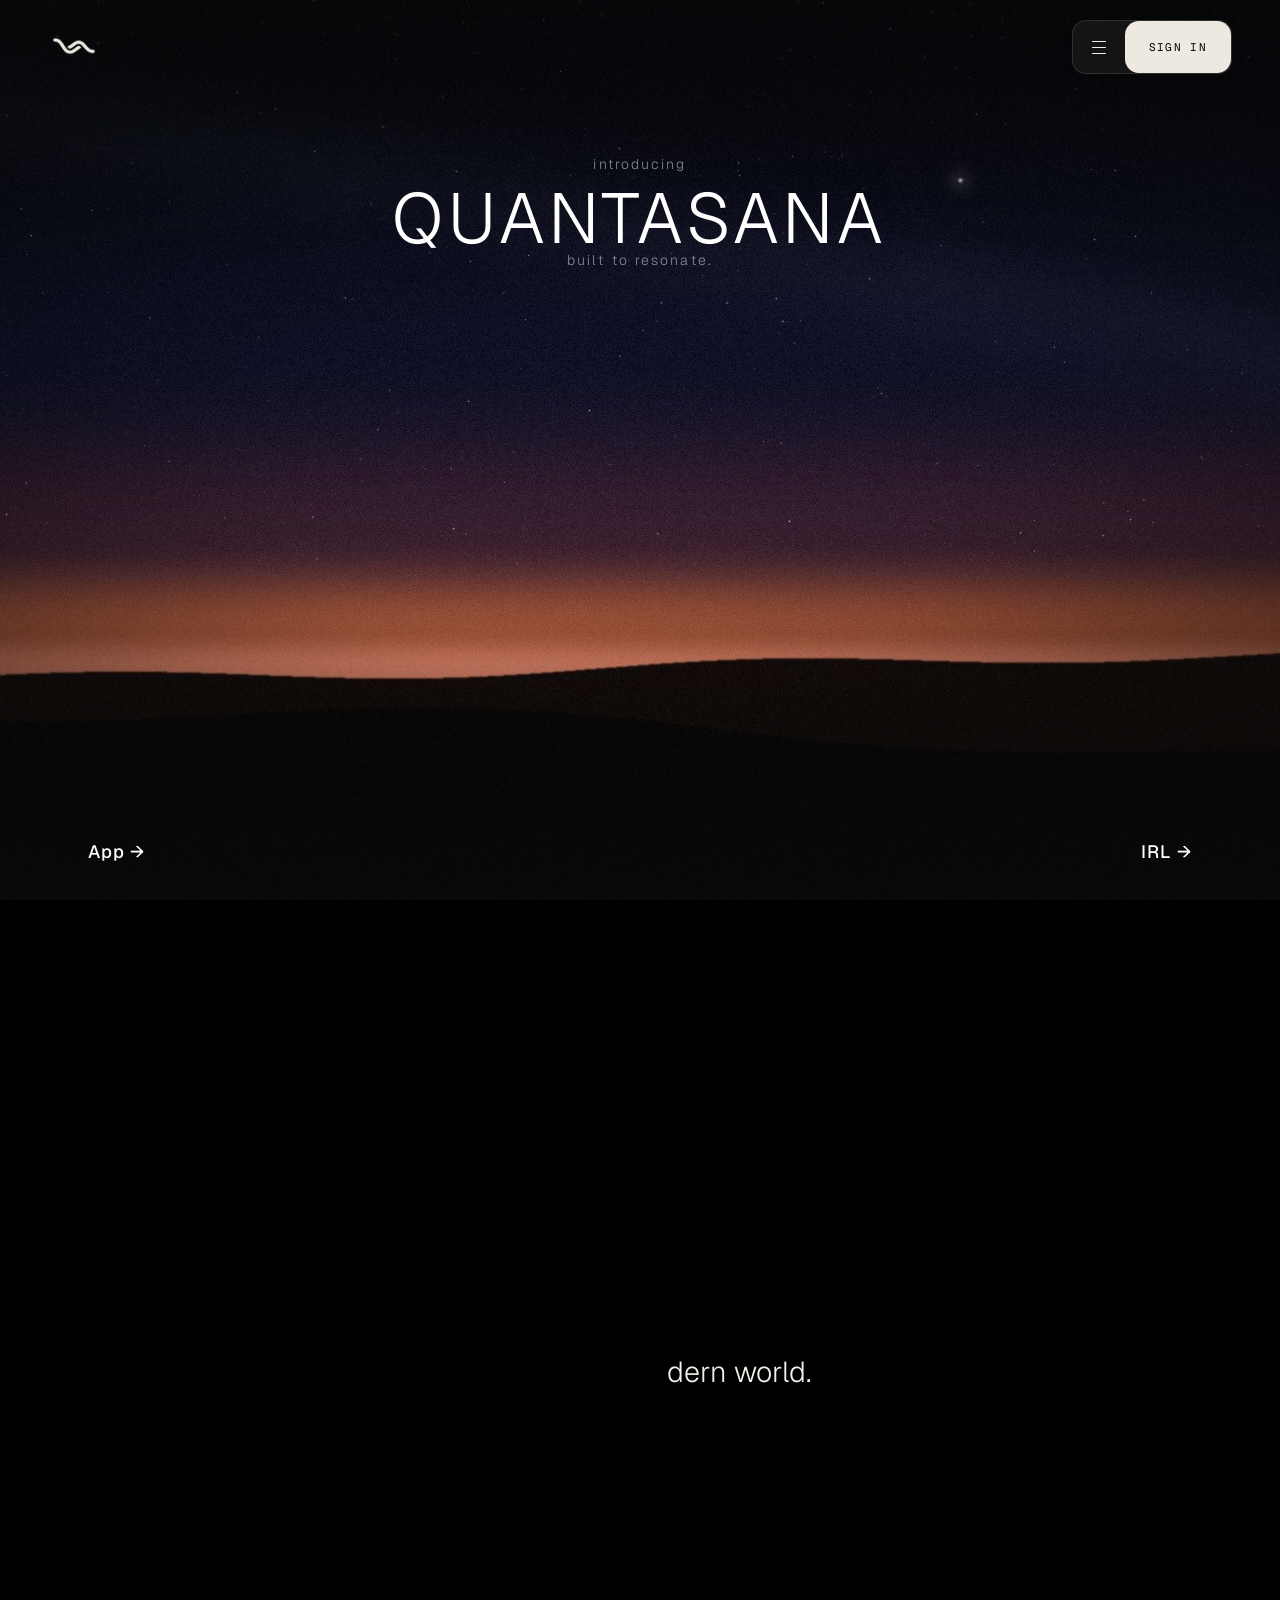
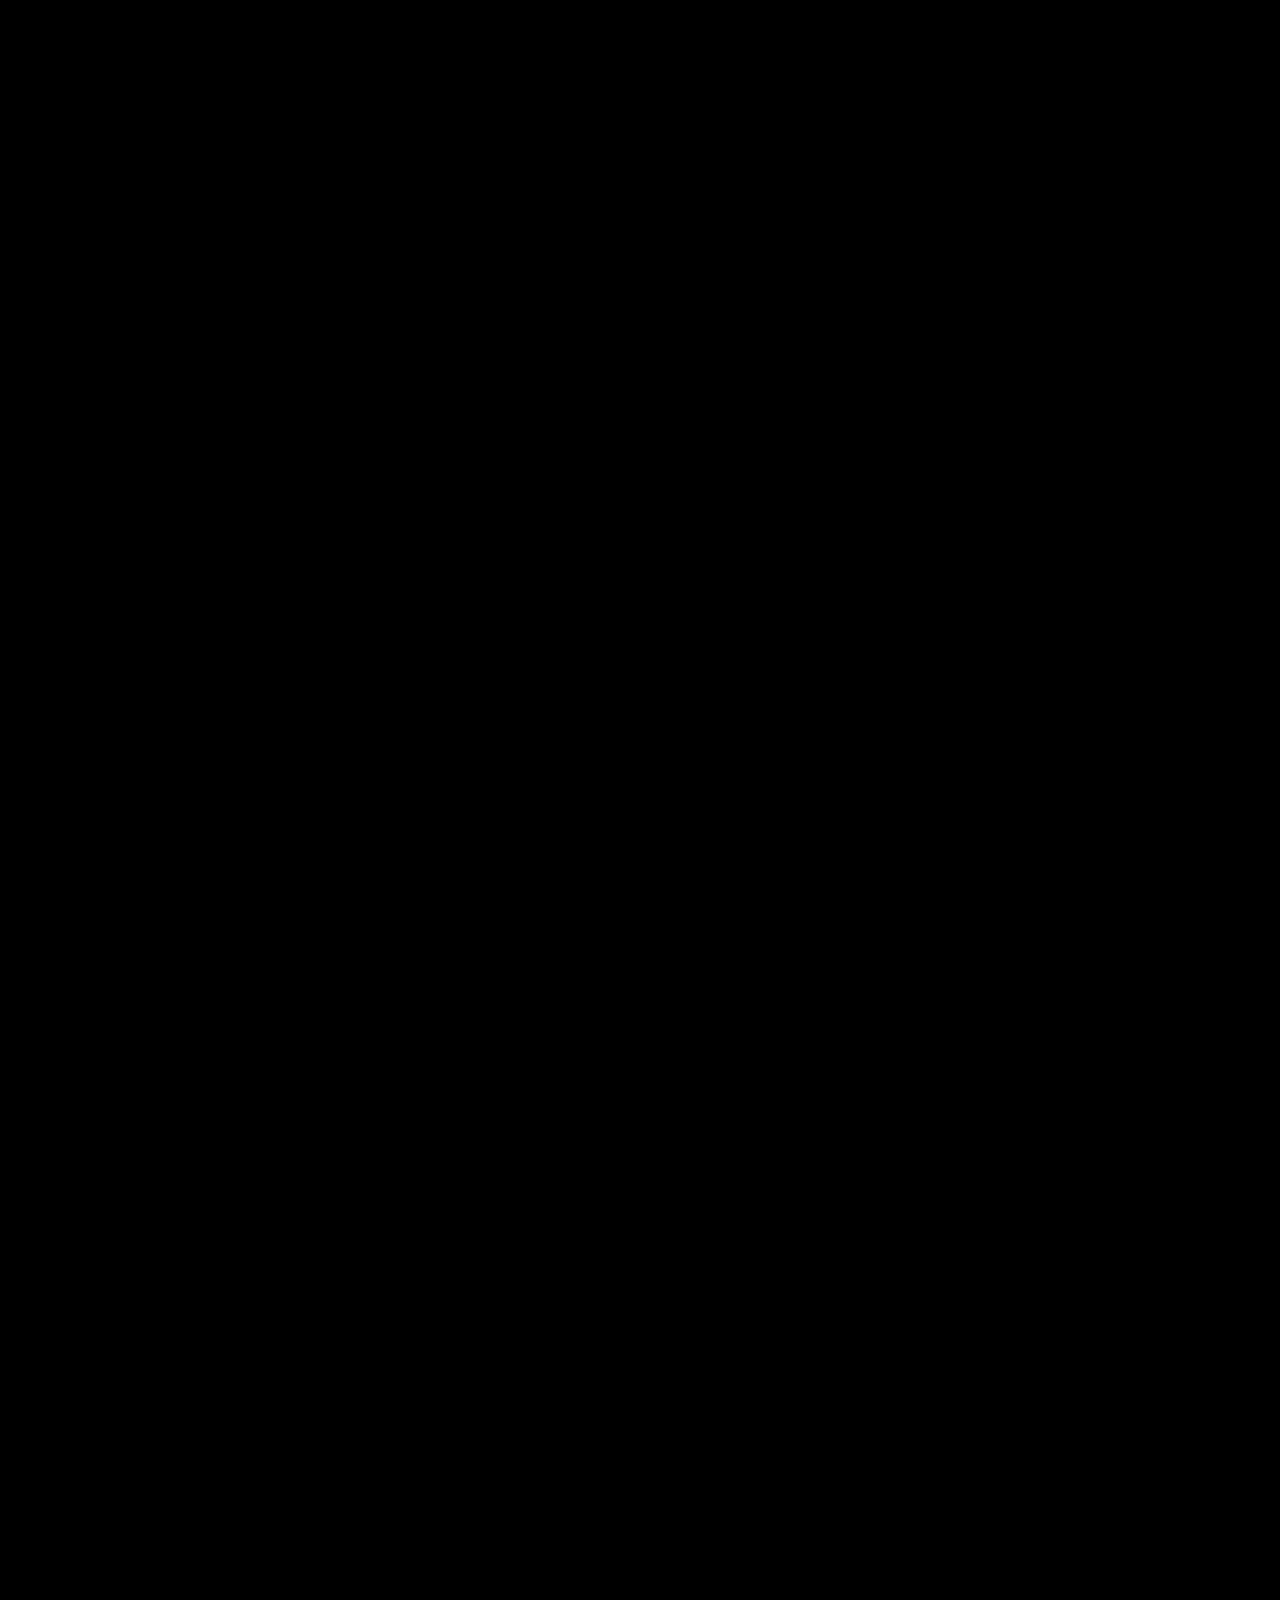
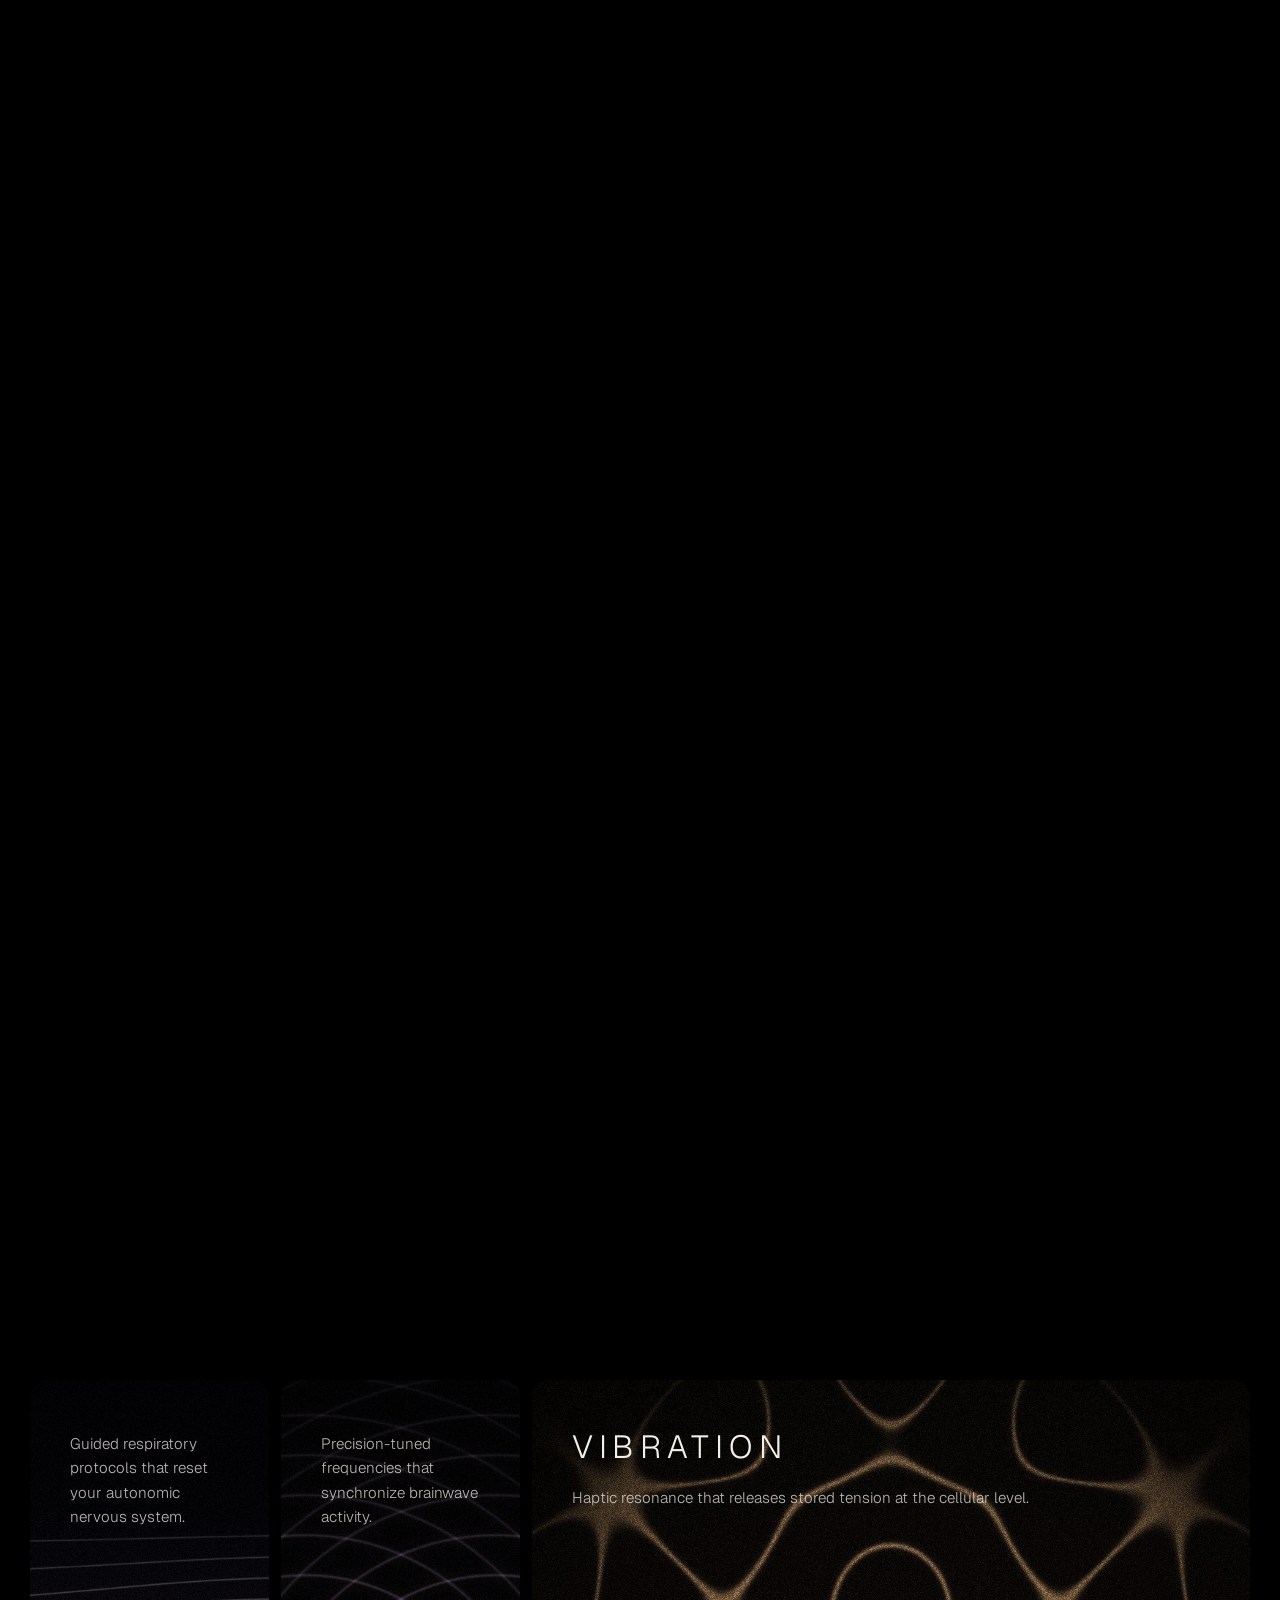
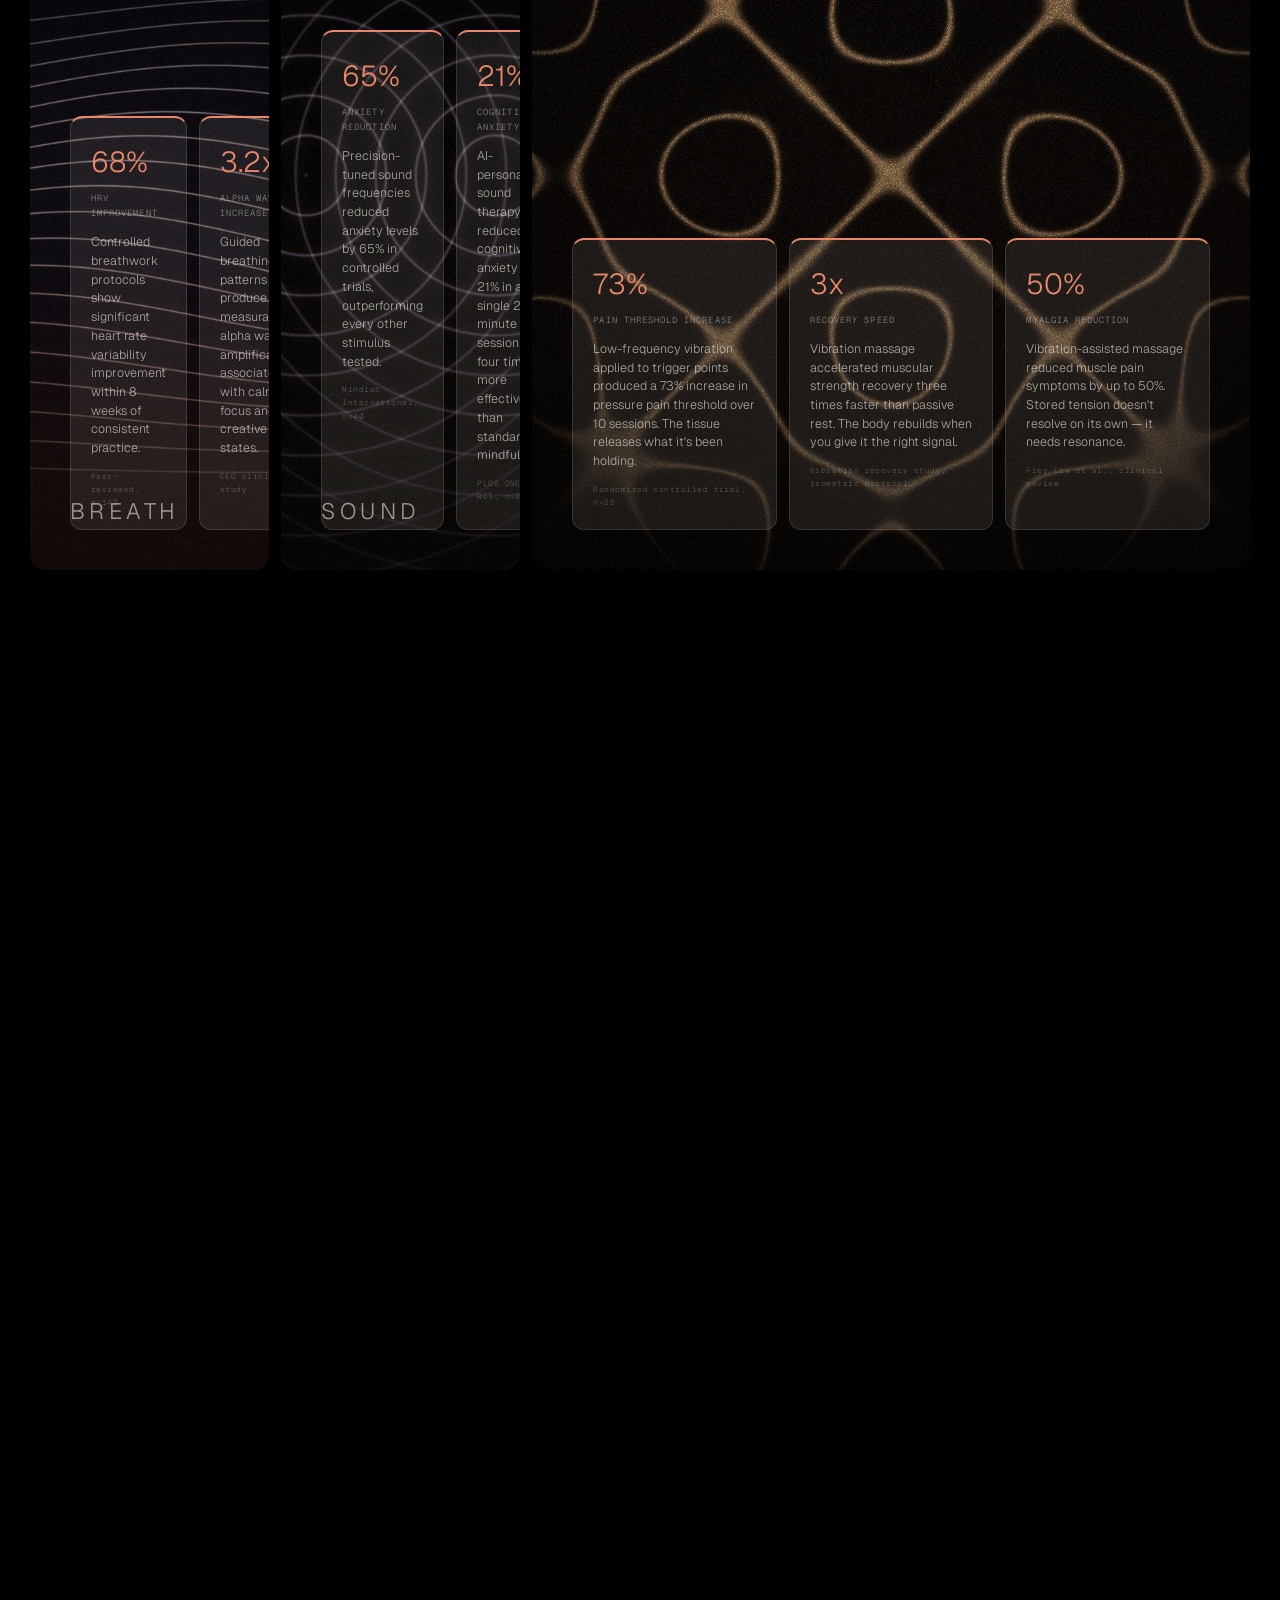
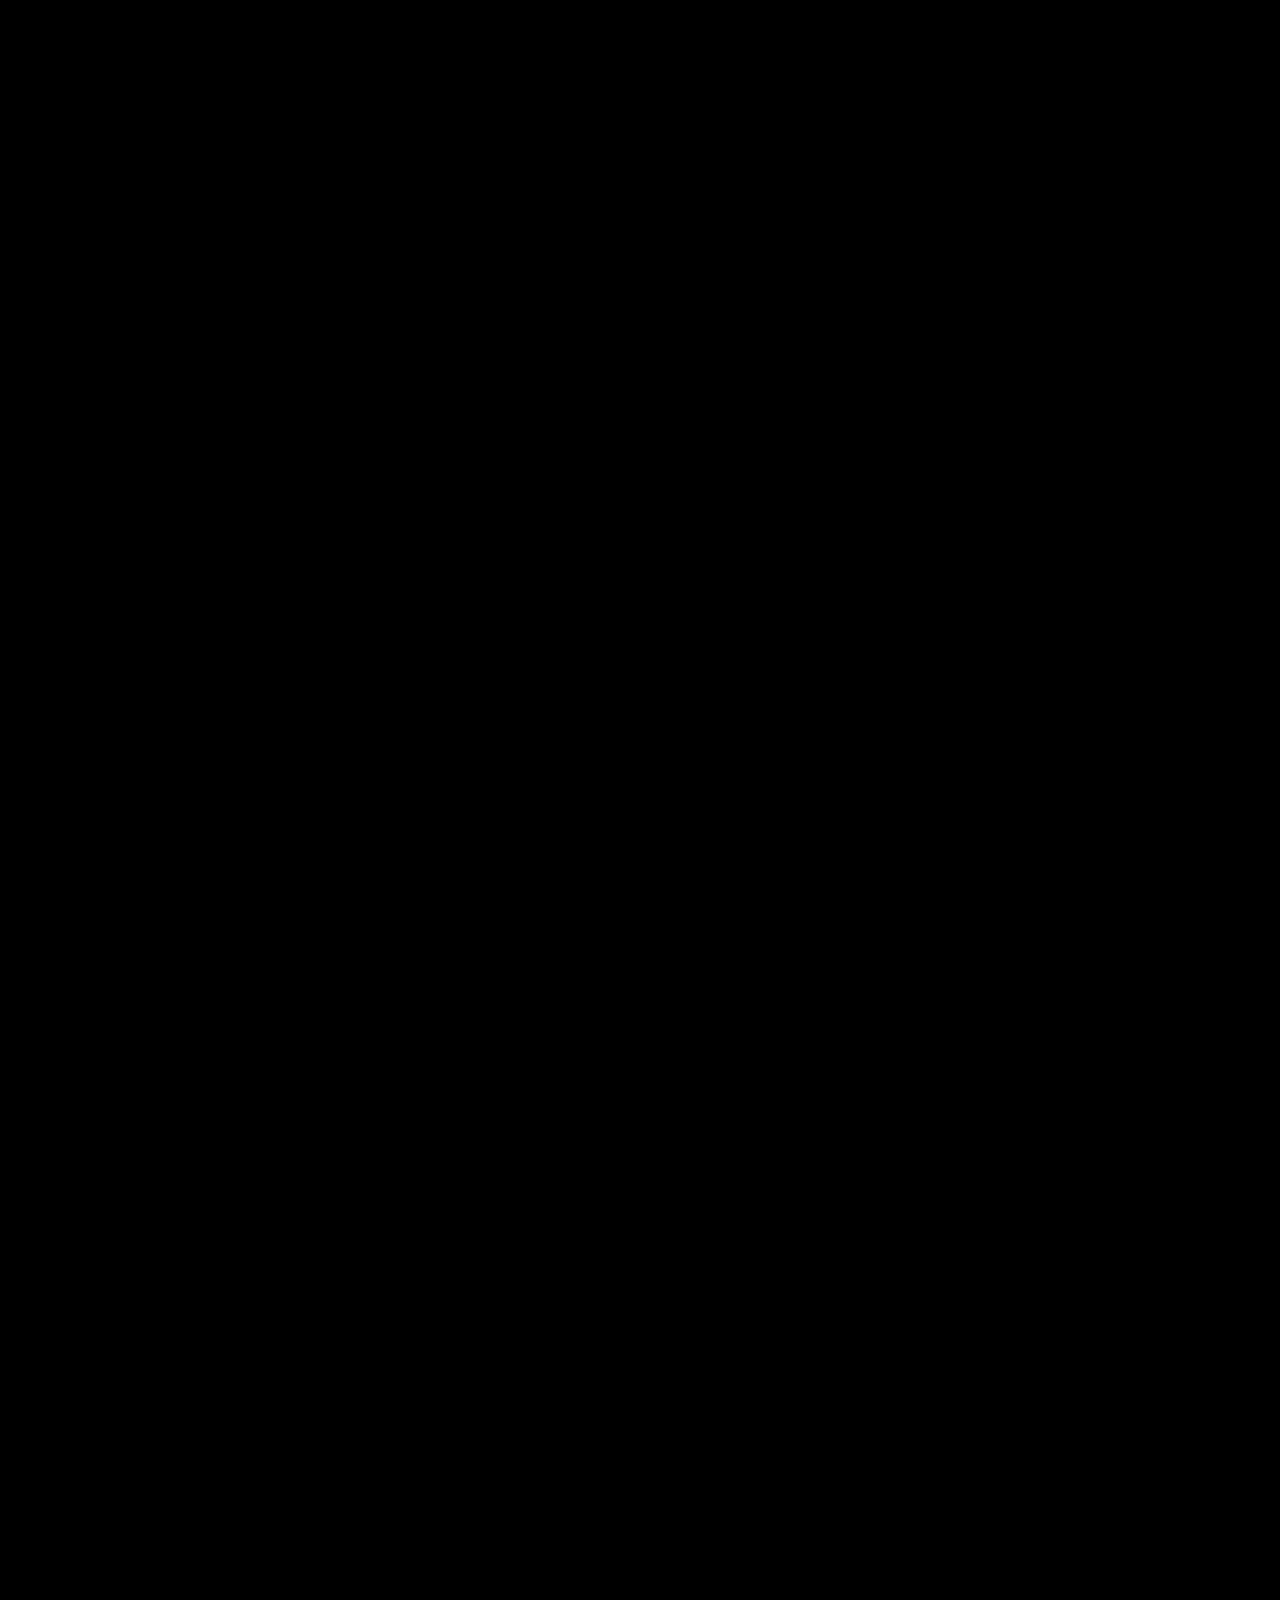
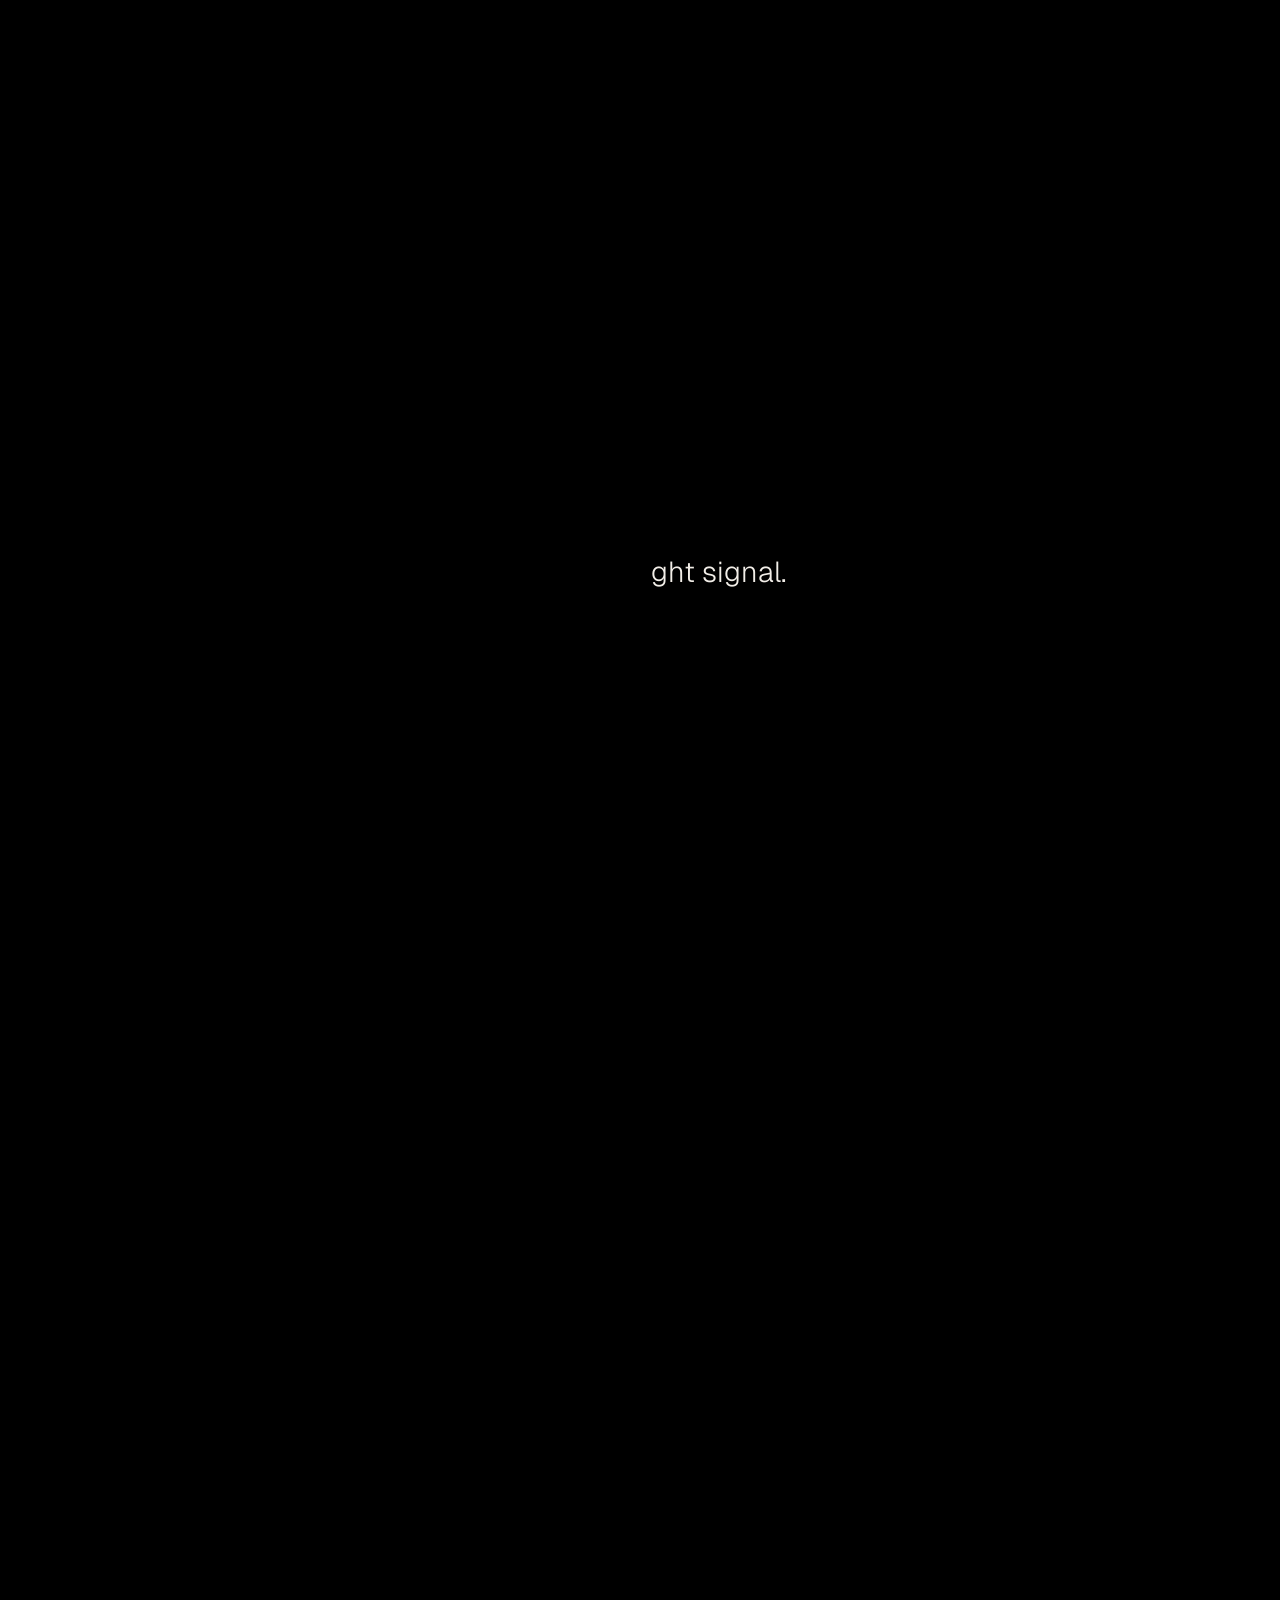
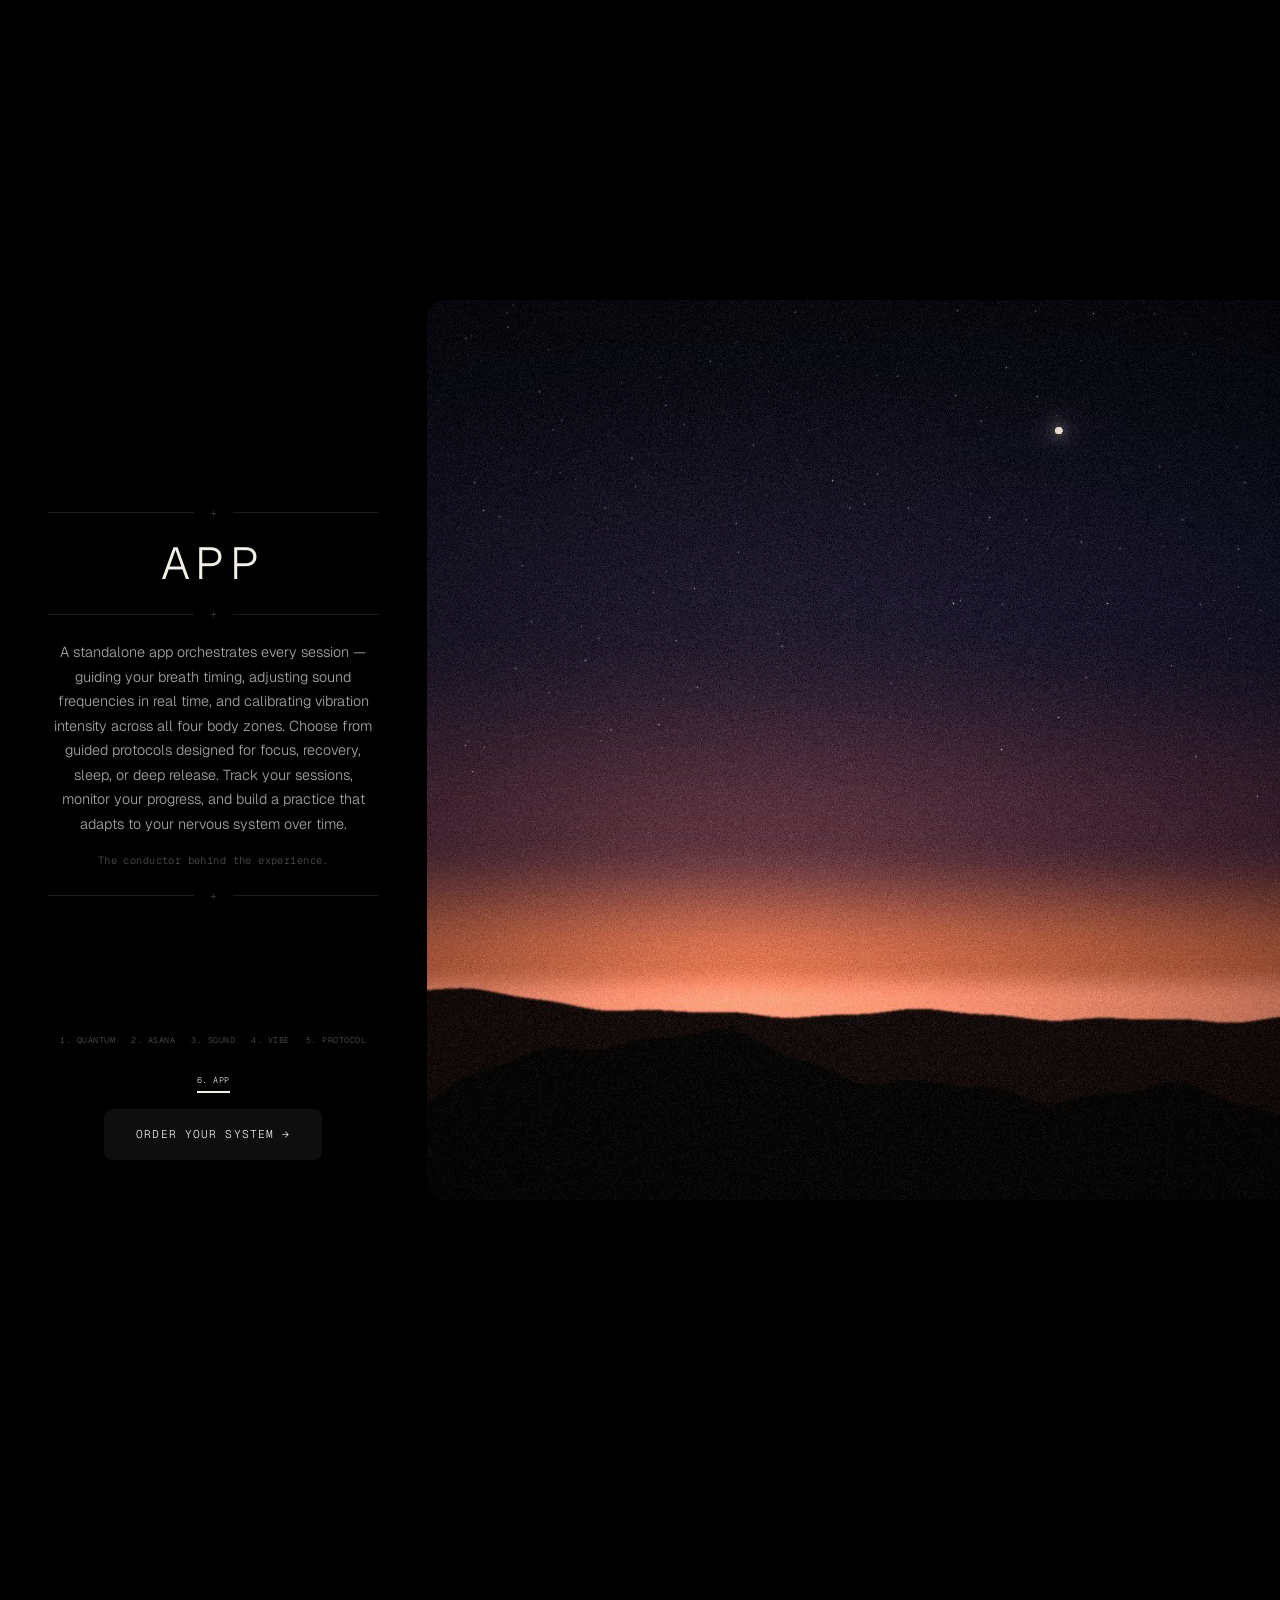
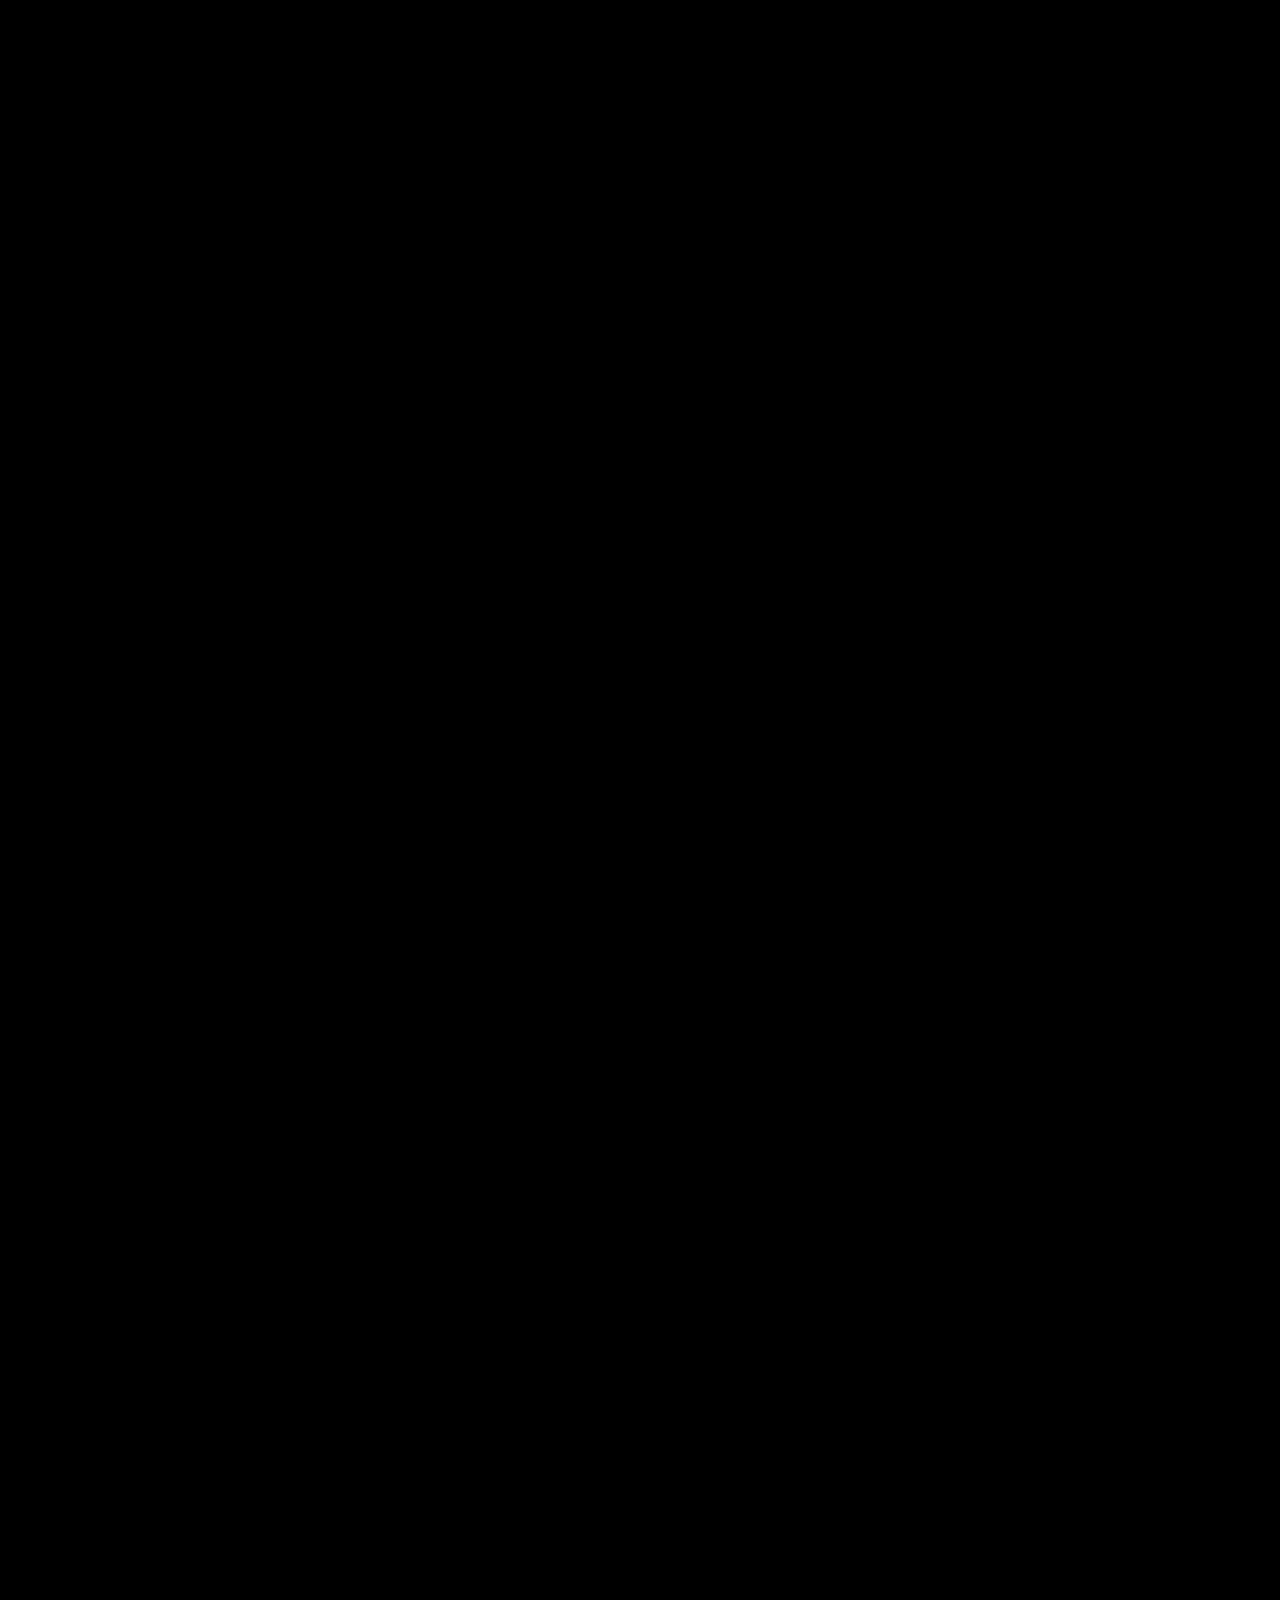
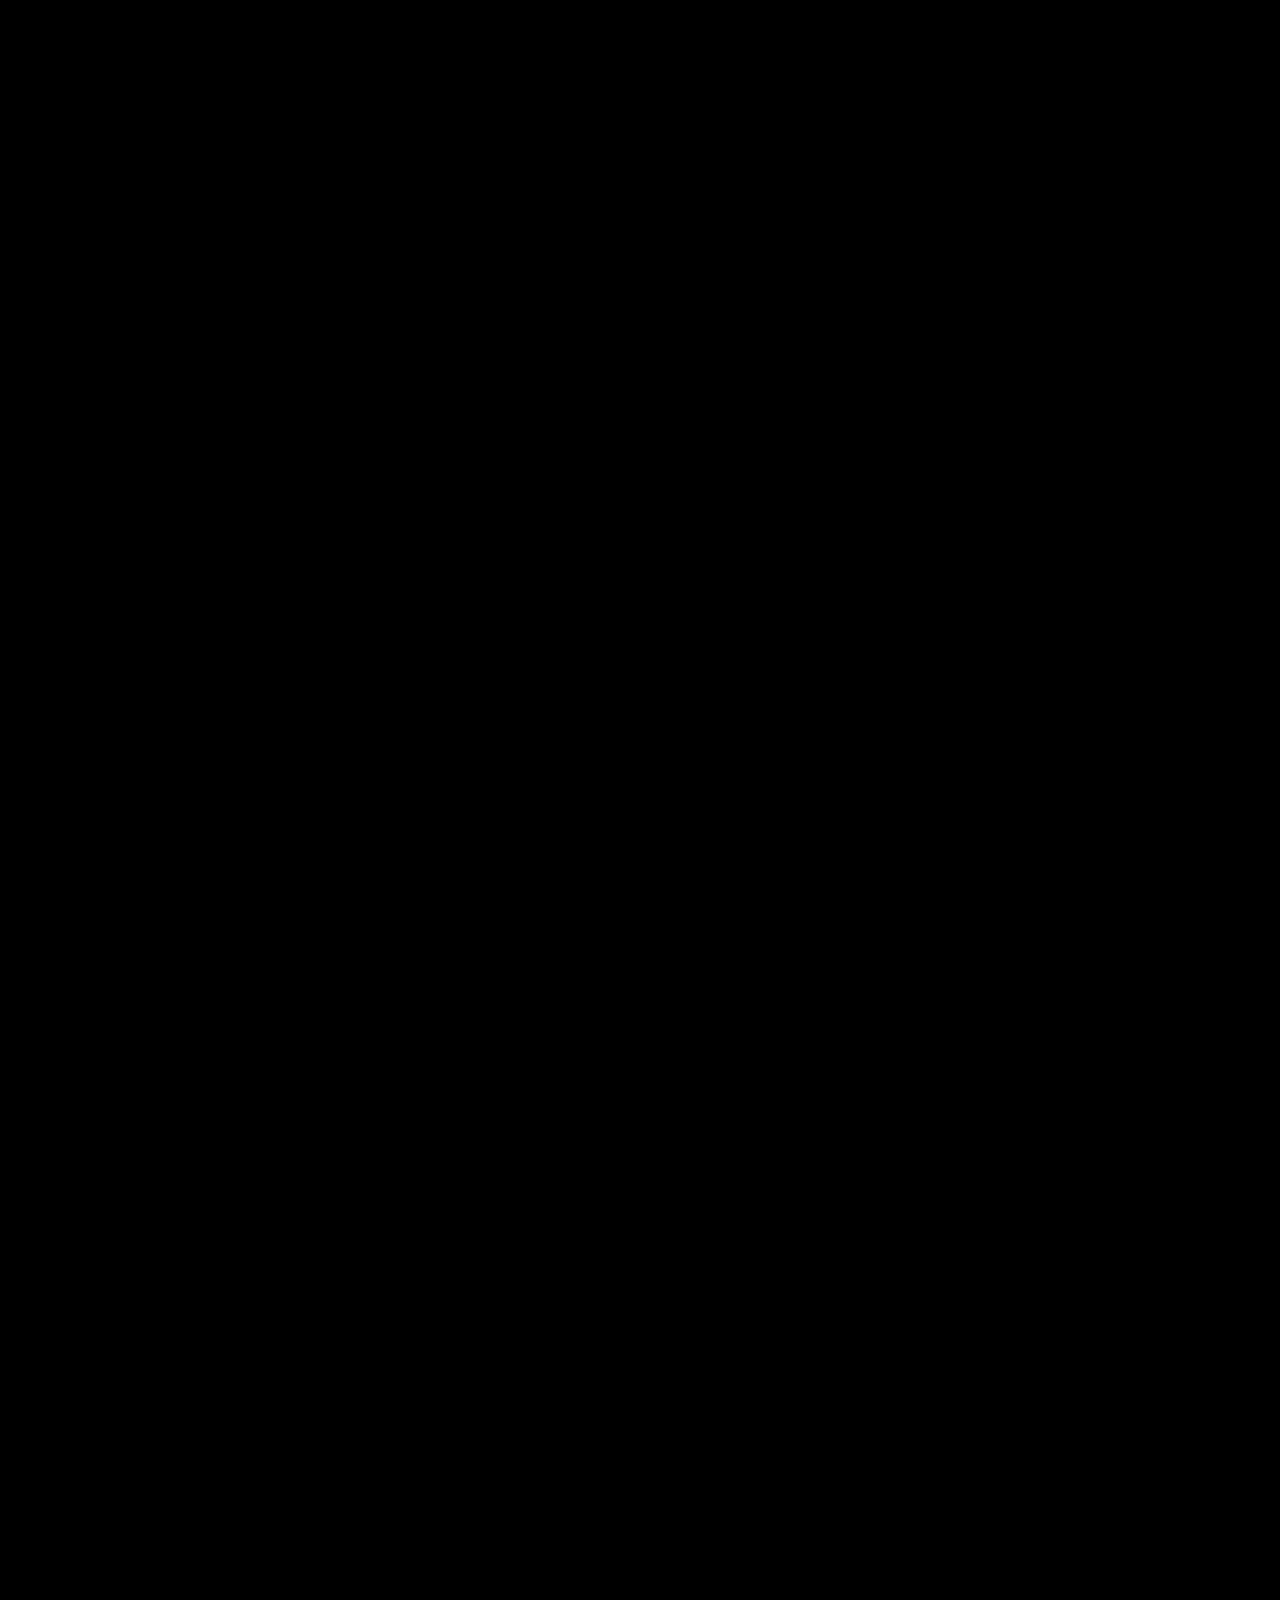
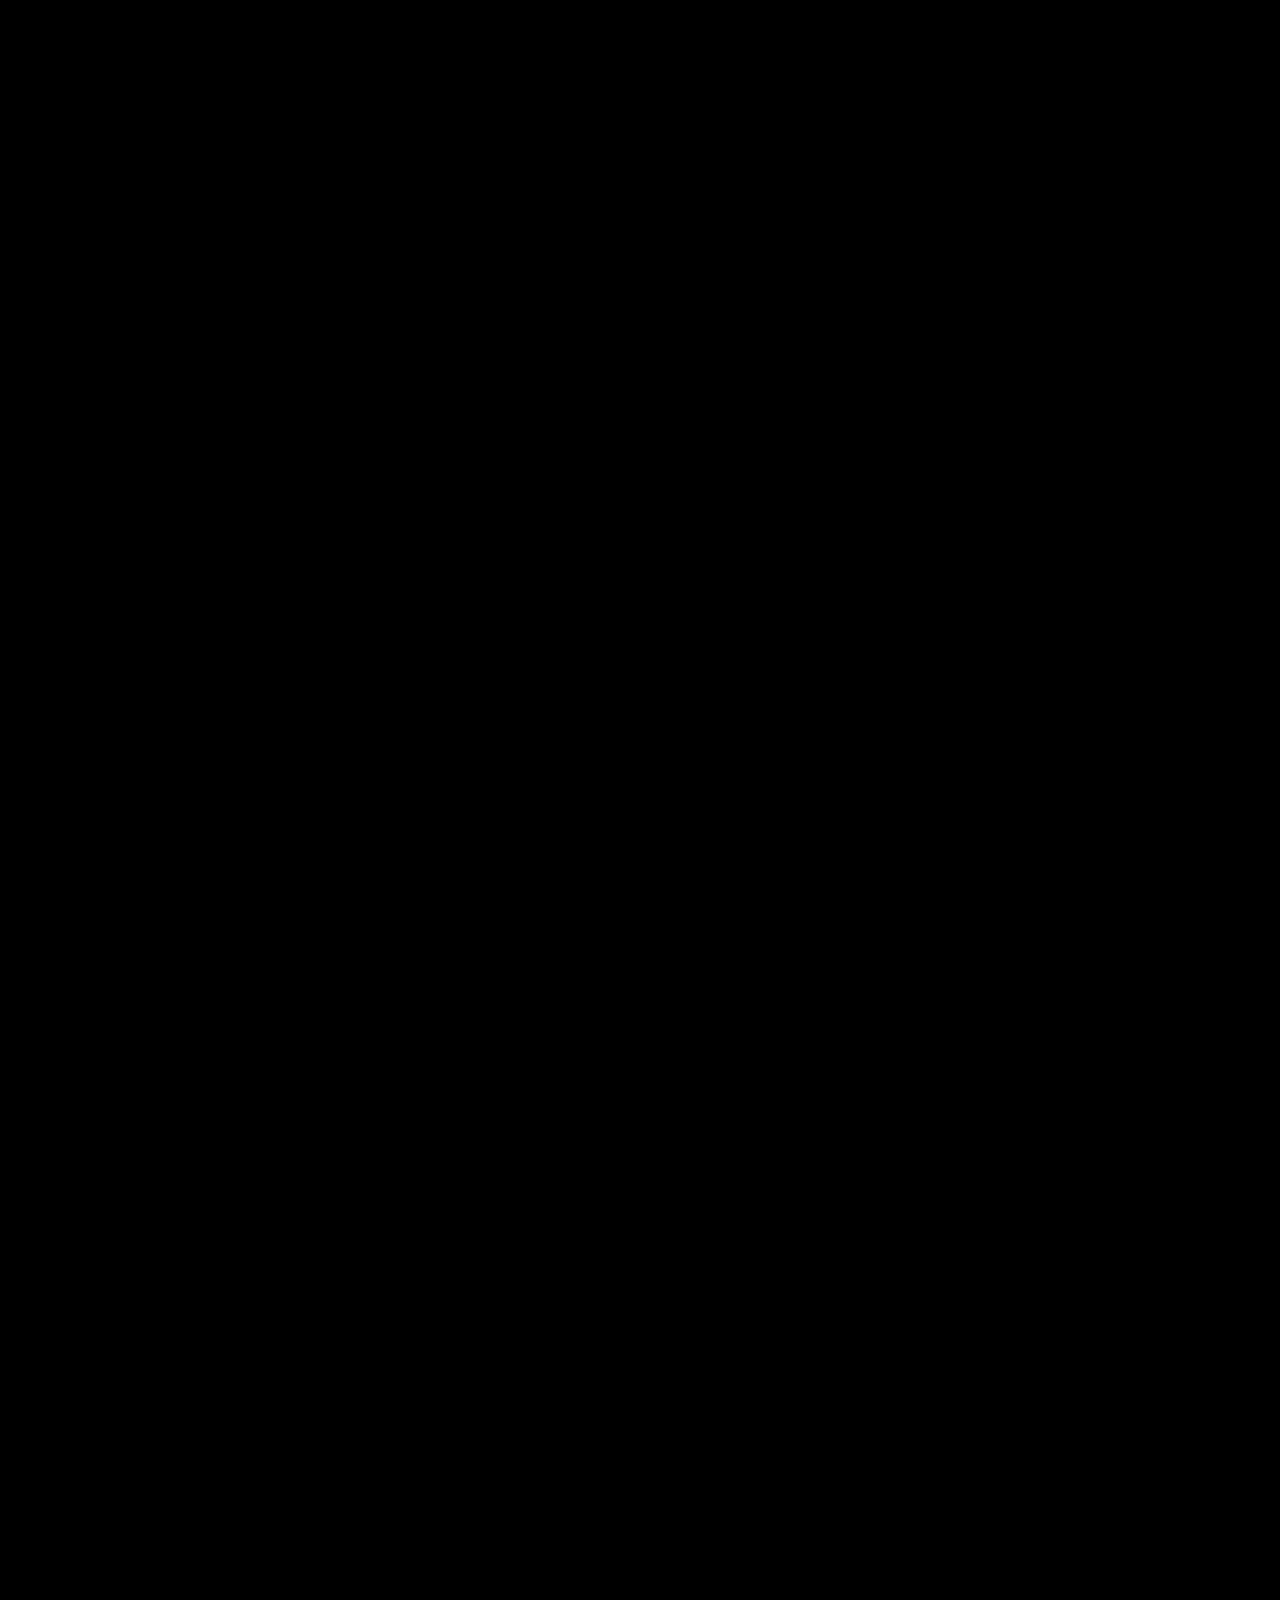
==== commit 215eaec4: "Orbit redesign: Night theme, Geist type, rendered sky and modality art, twilight hero loop Applies t" ====
--- a/index.html
+++ b/index.html
@@ -18,9 +18,10 @@
   <!-- Fonts -->
   <link rel="preconnect" href="https://fonts.googleapis.com">
   <link rel="preconnect" href="https://fonts.gstatic.com" crossorigin>
-  <link href="https://fonts.googleapis.com/css2?family=DM+Sans:wght@300;400&family=Josefin+Sans:ital,wght@0,300;0,400;0,600;1,300&family=JetBrains+Mono:wght@400&family=Playfair+Display:ital,wght@0,400;1,400&display=swap" rel="stylesheet">
+  <link href="https://fonts.googleapis.com/css2?family=Geist:wght@300..700&family=Geist+Mono:wght@400;500&display=swap" rel="stylesheet">
 
   <link rel="stylesheet" href="styles.css?v=16">
+  <link rel="stylesheet" href="orbit.css?v=1">
 </head>
 <body>
 
@@ -31,7 +32,7 @@
     <div class="nav__inner">
       <!-- Logo Mark -->
       <a href="#" class="nav__logo" aria-label="QUANTASANA home">
-        <img src="logo.png" class="nav__logo.png" alt="QUANTASANA" aria-hidden="true">
+        <img src="images/orbit/mark-bone.png" class="nav__logo.png" alt="QUANTASANA" aria-hidden="true">
       </a>
 
       <!-- Right side: flyout + hamburger + ORDER -->
@@ -79,7 +80,7 @@
   <section class="section hero" id="hero">
     <!-- Background video: single autoplay, freezes on last frame -->
     <div class="hero__bg">
-      <video id="heroVideo" autoplay loop muted playsinline poster="images/hero.jpg" class="hero__video">
+      <video id="heroVideo" autoplay loop muted playsinline poster="images/orbit/hero-twilight.jpg" class="hero__video">
       </video>
     </div>
 
@@ -248,7 +249,7 @@
               <p class="system-subtext">The first step isn't doing. It's arriving.</p>
               <div class="system-divider"><span>+</span></div>
             </div>
-            <img src="images/system-quantum.jpg" class="system-mobile-img" alt="Quantum">
+            <img src="images/orbit/art-meditate.jpg" class="system-mobile-img" alt="Quantum">
           </div>
 
           <div class="system-tab-content" data-tab="1">
@@ -260,7 +261,7 @@
               <p class="system-subtext">Zero-gravity walnut and boucle. No two are identical.</p>
               <div class="system-divider"><span>+</span></div>
             </div>
-            <img src="images/system-asana.jpg" class="system-mobile-img" alt="Asana">
+            <img src="images/orbit/pod-van.jpg" class="system-mobile-img" alt="Asana">
           </div>
 
           <div class="system-tab-content" data-tab="2">
@@ -272,7 +273,7 @@
               <p class="system-subtext">Frequencies your brain was built to follow.</p>
               <div class="system-divider"><span>+</span></div>
             </div>
-            <img src="images/system-sound.jpg" class="system-mobile-img" alt="Sound">
+            <img src="images/orbit/art-sound.jpg" class="system-mobile-img" alt="Sound">
           </div>
 
           <div class="system-tab-content" data-tab="3">
@@ -284,7 +285,7 @@
               <p class="system-subtext">You don't just hear the session. You feel it.</p>
               <div class="system-divider"><span>+</span></div>
             </div>
-            <img src="images/system-vibe.jpg" class="system-mobile-img" alt="Vibe">
+            <img src="images/orbit/art-vibrate.jpg" class="system-mobile-img" alt="Vibe">
           </div>
 
           <div class="system-tab-content" data-tab="4">
@@ -296,7 +297,7 @@
               <p class="system-subtext">Not a playlist. A prescription.</p>
               <div class="system-divider"><span>+</span></div>
             </div>
-            <img src="images/system-protocol.jpg" class="system-mobile-img" alt="Protocol">
+            <img src="images/orbit/sky-solar.jpg" class="system-mobile-img" alt="Protocol">
           </div>
 
           <div class="system-tab-content" data-tab="5">
@@ -308,7 +309,7 @@
               <p class="system-subtext">The conductor behind the experience.</p>
               <div class="system-divider"><span>+</span></div>
             </div>
-            <img src="images/system-app.jpg" class="system-mobile-img" alt="App">
+            <img src="images/orbit/sky-twilight.jpg" class="system-mobile-img" alt="App">
           </div>
 
           <!-- Tab navigation -->
@@ -327,12 +328,12 @@
         <!-- Right column — images -->
         <div class="system-right">
           <div class="system-images">
-            <img src="images/system-quantum.jpg" class="system-img active" data-tab="0" alt="Quantum">
-            <img src="images/system-asana.jpg" class="system-img" data-tab="1" alt="Asana">
-            <img src="images/system-sound.jpg" class="system-img" data-tab="2" alt="Sound">
-            <img src="images/system-vibe.jpg" class="system-img" data-tab="3" alt="Vibe">
-            <img src="images/system-protocol.jpg" class="system-img" data-tab="4" alt="Protocol">
-            <img src="images/system-app.jpg" class="system-img" data-tab="5" alt="App">
+            <img src="images/orbit/art-meditate.jpg" class="system-img active" data-tab="0" alt="Quantum">
+            <img src="images/orbit/pod-van.jpg" class="system-img" data-tab="1" alt="Asana">
+            <img src="images/orbit/art-sound.jpg" class="system-img" data-tab="2" alt="Sound">
+            <img src="images/orbit/art-vibrate.jpg" class="system-img" data-tab="3" alt="Vibe">
+            <img src="images/orbit/sky-solar.jpg" class="system-img" data-tab="4" alt="Protocol">
+            <img src="images/orbit/sky-twilight.jpg" class="system-img" data-tab="5" alt="App">
           </div>
         </div>
 
--- a/styles.css
+++ b/styles.css
@@ -6,25 +6,25 @@
 /* --- CSS Custom Properties (Design Tokens) --- */
 :root {
   /* Backgrounds */
-  --sand: #D6D0C4;
-  --linen: #E8E3D9;
-  --cream: #F2EDE4;
-  --white: #FAF8F4;
+  --sand: #000000;
+  --linen: #0E0E0E;
+  --cream: #1A1A1A;
+  --white: #141414;
 
   /* Text & Dark */
-  --void: #0A0A0A;
-  --charcoal: #2A2726;
-  --warm-gray: #8A8378;
-  --stone: #B5AFA5;
+  --void: #F2EEE8;
+  --charcoal: #D8D3CB;
+  --warm-gray: #9C978F;
+  --stone: #6E6A64;
 
   /* Accent */
-  --accent: #E8844A;
-  --accent-hover: #F09A5E;
+  --accent: #E8876A;
+  --accent-hover: #F0A486;
 
   /* Typography */
-  --font-display: 'Josefin Sans', sans-serif;
-  --font-body: 'DM Sans', sans-serif;
-  --font-mono: 'JetBrains Mono', monospace;
+  --font-display: 'Geist', 'Helvetica Neue', sans-serif;
+  --font-body: 'Geist', 'Helvetica Neue', sans-serif;
+  --font-mono: 'Geist Mono', 'SF Mono', monospace;
 
   /* Radii */
   --r-sm: 8px;
@@ -193,7 +193,7 @@
   width: 44px;
   height: 44px;
   background: var(--white);
-  border: 1px solid rgba(0, 0, 0, 0.06);
+  border: 1px solid rgba(242, 238, 232, 0.12);
   border-radius: var(--nav-radius);
   overflow: hidden;
   flex-shrink: 0;
@@ -227,7 +227,7 @@
 @media (min-width: 768px) {
   .nav__right {
     background: var(--white);
-    border: 1px solid rgba(0, 0, 0, 0.06);
+    border: 1px solid rgba(242, 238, 232, 0.12);
     border-radius: var(--nav-radius);
     box-shadow:
       0 2px 12px rgba(0, 0, 0, 0.08),
@@ -246,7 +246,7 @@
   position: relative;
   border-radius: var(--nav-radius);
   background: var(--white);
-  border: 1px solid rgba(0, 0, 0, 0.06);
+  border: 1px solid rgba(242, 238, 232, 0.12);
   box-shadow:
     0 2px 12px rgba(0, 0, 0, 0.08),
     0 1px 3px rgba(0, 0, 0, 0.04);
@@ -906,7 +906,7 @@
   display: flex;
   align-items: center;
   justify-content: center;
-  background: #D6D0C4;
+  background: #000000;
   overflow: hidden;
 }
 
@@ -915,11 +915,11 @@
   max-width: 700px;
   padding: 0 40px;
   text-align: center;
-  font-family: 'DM Sans', sans-serif;
+  font-family: 'Geist', sans-serif;
   font-weight: 300;
   font-size: 1.8rem;
   line-height: 1.5;
-  color: #2C2C2A;
+  color: #F2EEE8;
   opacity: 0;
 }
 
@@ -970,7 +970,7 @@
   height: 100vh;
   width: 100%;
   overflow: hidden;
-  background: #D6D0C4;
+  background: #000000;
 }
 
 /* ── THREE PANEL LAYOUT ── */
@@ -995,13 +995,13 @@
 
 /* Background images */
 .science-panel[data-pillar="breath"] {
-  background-image: url('images/science-breath.jpg');
+  background-image: url('images/orbit/art-breathe.jpg');
 }
 .science-panel[data-pillar="sound"] {
-  background-image: url('images/science-sound.jpg');
+  background-image: url('images/orbit/art-sound.jpg');
 }
 .science-panel[data-pillar="vibration"] {
-  background-image: url('images/science-vibration.jpg');
+  background-image: url('images/orbit/art-vibrate.jpg');
 }
 
 /* Dark overlay for text readability */
@@ -1045,12 +1045,12 @@
 
 /* ── Title — always visible ── */
 .panel-title {
-  font-family: 'Josefin Sans', sans-serif;
+  font-family: 'Geist', sans-serif;
   font-weight: 300;
   font-size: 2rem;
   letter-spacing: 0.2em;
   text-transform: uppercase;
-  color: #F5F0E8;
+  color: #F2EEE8;
   transition: all 0.4s ease;
 }
 
@@ -1069,11 +1069,11 @@
 
 /* ── Description — only on active panel ── */
 .panel-desc {
-  font-family: 'DM Sans', sans-serif;
+  font-family: 'Geist', sans-serif;
   font-weight: 300;
   font-size: 0.95rem;
   line-height: 1.6;
-  color: rgba(245, 240, 232, 0.75);
+  color: rgba(242, 238, 232, 0.75);
   margin-top: 12px;
   opacity: 0;
   transition: opacity 0.4s ease 0.15s;
@@ -1103,41 +1103,41 @@
   flex: 1;
   background: rgba(214, 208, 196, 0.1);
   border: 1px solid rgba(214, 208, 196, 0.15);
-  border-top: 2px solid #D4874D;
+  border-top: 2px solid #E8876A;
   border-radius: 12px;
   padding: 20px;
 }
 
 .stat-number {
-  font-family: 'Josefin Sans', sans-serif;
+  font-family: 'Geist', sans-serif;
   font-weight: 300;
   font-size: 1.8rem;
-  color: #D4874D;
+  color: #E8876A;
   margin-bottom: 4px;
 }
 
 .stat-label {
-  font-family: 'JetBrains Mono', monospace;
+  font-family: 'Geist Mono', monospace;
   font-size: 0.55rem;
   letter-spacing: 0.12em;
   text-transform: uppercase;
-  color: rgba(245, 240, 232, 0.5);
+  color: rgba(242, 238, 232, 0.5);
   margin-bottom: 12px;
 }
 
 .stat-body {
-  font-family: 'DM Sans', sans-serif;
+  font-family: 'Geist', sans-serif;
   font-weight: 300;
   font-size: 0.78rem;
   line-height: 1.5;
-  color: rgba(245, 240, 232, 0.65);
+  color: rgba(242, 238, 232, 0.65);
   margin-bottom: 12px;
 }
 
 .stat-source {
-  font-family: 'JetBrains Mono', monospace;
+  font-family: 'Geist Mono', monospace;
   font-size: 0.48rem;
-  color: rgba(245, 240, 232, 0.3);
+  color: rgba(242, 238, 232, 0.3);
   letter-spacing: 0.06em;
 }
 
@@ -1218,7 +1218,7 @@
     backdrop-filter: blur(12px) !important;
     -webkit-backdrop-filter: blur(12px) !important;
     border: 1px solid rgba(255, 255, 255, 0.06) !important;
-    border-top: 2px solid #D4874D !important;
+    border-top: 2px solid #E8876A !important;
     border-radius: 16px !important;
     padding: 20px !important;
     margin-bottom: 12px !important;
@@ -1251,7 +1251,7 @@
   height: 100vh;
   width: 100%;
   overflow: hidden;
-  background: #D6D0C4;
+  background: #000000;
 }
 
 /* ── Two-column layout ── */
@@ -1295,12 +1295,12 @@
 }
 
 .system-title {
-  font-family: 'Josefin Sans', sans-serif;
+  font-family: 'Geist', sans-serif;
   font-weight: 300;
   font-size: 2.8rem;
   letter-spacing: 0.15em;
   text-transform: uppercase;
-  color: #0A0A0A;
+  color: #F2EEE8;
   margin-bottom: 0;
   line-height: 1.1;
   text-align: center;
@@ -1321,33 +1321,33 @@
   content: '';
   flex: 1;
   height: 1px;
-  background: rgba(10, 10, 10, 0.12);
+  background: rgba(242, 238, 232, 0.12);
 }
 
 .system-divider span {
-  font-family: 'DM Sans', sans-serif;
+  font-family: 'Geist', sans-serif;
   font-weight: 300;
   font-size: 0.75rem;
-  color: rgba(10, 10, 10, 0.25);
+  color: rgba(242, 238, 232, 0.25);
   line-height: 1;
 }
 
 .system-desc {
-  font-family: 'DM Sans', sans-serif;
+  font-family: 'Geist', sans-serif;
   font-weight: 300;
   font-size: 0.9rem;
   line-height: 1.7;
-  color: rgba(10, 10, 10, 0.7);
+  color: rgba(242, 238, 232, 0.7);
   margin-bottom: 16px;
   text-align: center;
   max-width: 380px;
 }
 
 .system-subtext {
-  font-family: 'JetBrains Mono', monospace;
+  font-family: 'Geist Mono', monospace;
   font-size: 0.65rem;
   letter-spacing: 0.04em;
-  color: rgba(10, 10, 10, 0.35);
+  color: rgba(242, 238, 232, 0.35);
   margin-bottom: 0;
   text-align: center;
 }
@@ -1369,11 +1369,11 @@
 }
 
 .system-tab {
-  font-family: 'JetBrains Mono', monospace;
+  font-family: 'Geist Mono', monospace;
   font-size: 0.52rem; /* slightly smaller for 6 tabs */
   letter-spacing: 0.06em;
   text-transform: uppercase;
-  color: rgba(10, 10, 10, 0.35);
+  color: rgba(242, 238, 232, 0.35);
   background: none;
   border: none;
   border-bottom: 2px solid transparent;
@@ -1384,12 +1384,12 @@
 }
 
 .system-tab.active {
-  color: #0A0A0A;
-  border-bottom-color: #0A0A0A;
+  color: #F2EEE8;
+  border-bottom-color: #F2EEE8;
 }
 
 .system-tab:hover {
-  color: rgba(10, 10, 10, 0.6);
+  color: rgba(242, 238, 232, 0.6);
 }
 
 /* ── CTA button ── */
@@ -1397,19 +1397,19 @@
   display: block;
   text-align: center;
   padding: 16px 32px;
-  background: rgba(10, 10, 10, 0.06);
+  background: rgba(242, 238, 232, 0.06);
   border-radius: 8px;
-  font-family: 'JetBrains Mono', monospace;
+  font-family: 'Geist Mono', monospace;
   font-size: 0.7rem;
   letter-spacing: 0.1em;
   text-transform: uppercase;
-  color: #0A0A0A;
+  color: #F2EEE8;
   text-decoration: none;
   transition: background 0.3s ease;
 }
 
 .system-cta:hover {
-  background: rgba(10, 10, 10, 0.1);
+  background: rgba(242, 238, 232, 0.1);
 }
 
 /* ── Right column (2/3) — images ── */
@@ -1469,7 +1469,7 @@
     display: block !important;
     margin-bottom: 0;
     padding-bottom: 24px;
-    border-bottom: 1px solid rgba(10, 10, 10, 0.1);
+    border-bottom: 1px solid rgba(242, 238, 232, 0.1);
     margin-bottom: 40px;
   }
 
@@ -1522,7 +1522,7 @@
   display: flex;
   align-items: center;
   justify-content: center;
-  background-image: url('images/community-bg.jpg');
+  background-image: url('images/orbit/sky-lunar.jpg');
   background-size: cover;
   background-position: center;
   overflow: hidden;
@@ -1567,22 +1567,22 @@
 
 /* ── Beat 1: Label + Headline ── */
 .community-label {
-  font-family: 'JetBrains Mono', monospace;
+  font-family: 'Geist Mono', monospace;
   font-size: 0.6rem;
   letter-spacing: 0.15em;
   text-transform: uppercase;
-  color: rgba(245, 240, 232, 0.35);
+  color: rgba(242, 238, 232, 0.35);
   display: block;
   margin-bottom: 32px;
 }
 
 .community-headline {
-  font-family: 'Josefin Sans', sans-serif;
+  font-family: 'Geist', sans-serif;
   font-weight: 300;
   font-size: 2.6rem;
   letter-spacing: 0.1em;
   line-height: 1.3;
-  color: #F5F0E8;
+  color: #F2EEE8;
 }
 
 /* ── Beat 2: Body paragraphs ── */
@@ -1591,11 +1591,11 @@
 }
 
 .community-body p {
-  font-family: 'DM Sans', sans-serif;
+  font-family: 'Geist', sans-serif;
   font-weight: 300;
   font-size: 1rem;
   line-height: 1.9;
-  color: rgba(245, 240, 232, 0.7);
+  color: rgba(242, 238, 232, 0.7);
   margin-bottom: 28px;
 }
 
@@ -1614,28 +1614,28 @@
   gap: 20px;
   align-items: flex-start;
   padding: 24px 0;
-  border-top: 1px solid rgba(245, 240, 232, 0.1);
+  border-top: 1px solid rgba(242, 238, 232, 0.1);
 }
 
 .vision-item:last-child {
-  border-bottom: 1px solid rgba(245, 240, 232, 0.1);
+  border-bottom: 1px solid rgba(242, 238, 232, 0.1);
 }
 
 .vision-number {
-  font-family: 'JetBrains Mono', monospace;
+  font-family: 'Geist Mono', monospace;
   font-size: 0.65rem;
-  color: #D4874D;
+  color: #E8876A;
   letter-spacing: 0.08em;
   flex-shrink: 0;
   padding-top: 4px;
 }
 
 .vision-item p {
-  font-family: 'DM Sans', sans-serif;
+  font-family: 'Geist', sans-serif;
   font-weight: 300;
   font-size: 0.88rem;
   line-height: 1.7;
-  color: rgba(245, 240, 232, 0.6);
+  color: rgba(242, 238, 232, 0.6);
   margin: 0;
 }
 
@@ -1645,10 +1645,10 @@
 }
 
 .cta-text {
-  font-family: 'DM Sans', sans-serif;
+  font-family: 'Geist', sans-serif;
   font-weight: 300;
   font-size: 0.85rem;
-  color: rgba(245, 240, 232, 0.45);
+  color: rgba(242, 238, 232, 0.45);
   margin-bottom: 20px;
 }
 
@@ -1662,19 +1662,19 @@
 .email-input {
   flex: 1;
   padding: 14px 20px;
-  background: rgba(245, 240, 232, 0.06);
-  border: 1px solid rgba(245, 240, 232, 0.12);
+  background: rgba(242, 238, 232, 0.06);
+  border: 1px solid rgba(242, 238, 232, 0.12);
   border-right: none;
   border-radius: 8px 0 0 8px;
-  font-family: 'DM Sans', sans-serif;
+  font-family: 'Geist', sans-serif;
   font-size: 0.85rem;
-  color: #F5F0E8;
+  color: #F2EEE8;
   outline: none;
   transition: border-color 0.3s ease;
 }
 
 .email-input::placeholder {
-  color: rgba(245, 240, 232, 0.25);
+  color: rgba(242, 238, 232, 0.25);
 }
 
 .email-input:focus {
@@ -1683,21 +1683,21 @@
 
 .email-submit {
   padding: 14px 24px;
-  background: #D4874D;
-  border: 1px solid #D4874D;
+  background: #E8876A;
+  border: 1px solid #E8876A;
   border-radius: 0 8px 8px 0;
-  font-family: 'JetBrains Mono', monospace;
+  font-family: 'Geist Mono', monospace;
   font-size: 0.58rem;
   letter-spacing: 0.1em;
   text-transform: uppercase;
-  color: #F5F0E8;
+  color: #F2EEE8;
   cursor: pointer;
   transition: background 0.3s ease;
   white-space: nowrap;
 }
 
 .email-submit:hover {
-  background: #C07842;
+  background: #D9734F;
 }
 
 /* ── Mobile ── */
@@ -1726,7 +1726,7 @@
   }
 
   .email-input {
-    border-right: 1px solid rgba(245, 240, 232, 0.12);
+    border-right: 1px solid rgba(242, 238, 232, 0.12);
     border-radius: 8px;
   }
 
@@ -1744,7 +1744,7 @@
   position: relative;
   height: 100vh;
   width: 100%;
-  background-image: url('images/quantasana_user.jpeg');
+  background-image: url('images/orbit/sky-twilight.jpg');
   background-size: cover;
   background-position: center center;
   display: flex;
@@ -1767,20 +1767,20 @@
 }
 
 .final-cta-label {
-  font-family: 'JetBrains Mono', monospace;
+  font-family: 'Geist Mono', monospace;
   font-size: 0.6rem;
   letter-spacing: 0.15em;
   text-transform: uppercase;
-  color: rgba(245, 240, 232, 0.45);
+  color: rgba(242, 238, 232, 0.45);
   margin-bottom: 20px;
 }
 
 .final-cta-headline {
-  font-family: 'Josefin Sans', sans-serif;
+  font-family: 'Geist', sans-serif;
   font-weight: 300;
   font-size: 4.5rem;
   letter-spacing: 0.06em;
-  color: #F5F0E8;
+  color: #F2EEE8;
   margin-bottom: 40px;
   line-height: 1.1;
 }
@@ -1794,7 +1794,7 @@
 
 .final-btn {
   padding: 16px 40px;
-  font-family: 'JetBrains Mono', monospace;
+  font-family: 'Geist Mono', monospace;
   font-size: 0.65rem;
   letter-spacing: 0.12em;
   text-transform: uppercase;
@@ -1805,31 +1805,31 @@
 }
 
 .final-btn-light {
-  background: rgba(245, 240, 232, 0.1);
-  border: 1px solid rgba(245, 240, 232, 0.25);
-  color: #F5F0E8;
+  background: rgba(242, 238, 232, 0.1);
+  border: 1px solid rgba(242, 238, 232, 0.25);
+  color: #F2EEE8;
 }
 
 .final-btn-light:hover {
-  background: rgba(245, 240, 232, 0.18);
+  background: rgba(242, 238, 232, 0.18);
 }
 
 .final-btn-accent {
-  background: #D4874D;
-  border: 1px solid #D4874D;
-  color: #F5F0E8;
+  background: #E8876A;
+  border: 1px solid #E8876A;
+  color: #F2EEE8;
 }
 
 .final-btn-accent:hover {
-  background: #C07842;
+  background: #D9734F;
 }
 
 .final-cta-edition {
-  font-family: 'JetBrains Mono', monospace;
+  font-family: 'Geist Mono', monospace;
   font-size: 0.55rem;
   letter-spacing: 0.12em;
   text-transform: uppercase;
-  color: rgba(245, 240, 232, 0.3);
+  color: rgba(242, 238, 232, 0.3);
 }
 
 /* ============================================
@@ -1844,7 +1844,7 @@
    FOOTER — Pebble-style
    ============================================ */
 .site-footer {
-  background: #D6D0C4;
+  background: #000000;
   padding: 100px 60px 50px 60px;
   position: sticky;
   bottom: 0;
@@ -1865,12 +1865,12 @@
 
 /* Tagline */
 .footer-tagline-text {
-  font-family: 'Josefin Sans', sans-serif;
+  font-family: 'Geist', sans-serif;
   font-weight: 300;
   font-size: 1.8rem;
   letter-spacing: 0.04em;
   line-height: 1.4;
-  color: rgba(10, 10, 10, 0.3);
+  color: rgba(242, 238, 232, 0.3);
 }
 
 /* Nav links — stacked, bold, large */
@@ -1881,25 +1881,25 @@
 }
 
 .footer-link {
-  font-family: 'DM Sans', sans-serif;
+  font-family: 'Geist', sans-serif;
   font-weight: 800;
   font-size: 1.6rem;
-  color: rgba(10, 10, 10, 0.6);
+  color: rgba(242, 238, 232, 0.6);
   text-decoration: none;
   line-height: 1.6;
   transition: color 0.3s ease;
 }
 
 .footer-link:hover {
-  color: #0A0A0A;
+  color: #F2EEE8;
 }
 
 /* Subscribe */
 .footer-subscribe-text {
-  font-family: 'DM Sans', sans-serif;
+  font-family: 'Geist', sans-serif;
   font-weight: 300;
   font-size: 0.95rem;
-  color: rgba(10, 10, 10, 0.5);
+  color: rgba(242, 238, 232, 0.5);
   line-height: 1.6;
   margin-bottom: 16px;
 }
@@ -1908,17 +1908,17 @@
   display: inline-flex;
   align-items: center;
   gap: 10px;
-  font-family: 'JetBrains Mono', monospace;
+  font-family: 'Geist Mono', monospace;
   font-size: 0.6rem;
   letter-spacing: 0.12em;
   text-transform: uppercase;
-  color: rgba(10, 10, 10, 0.5);
+  color: rgba(242, 238, 232, 0.5);
   text-decoration: none;
   transition: color 0.3s ease;
 }
 
 .footer-join:hover {
-  color: #0A0A0A;
+  color: #F2EEE8;
 }
 
 .footer-join-arrow {
@@ -1927,14 +1927,14 @@
   justify-content: center;
   width: 32px;
   height: 32px;
-  border: 1px solid rgba(10, 10, 10, 0.2);
+  border: 1px solid rgba(242, 238, 232, 0.2);
   border-radius: 50%;
   font-size: 0.85rem;
   transition: border-color 0.3s ease;
 }
 
 .footer-join:hover .footer-join-arrow {
-  border-color: rgba(10, 10, 10, 0.5);
+  border-color: rgba(242, 238, 232, 0.5);
 }
 
 /* ── Divider with + ── */
@@ -1951,14 +1951,14 @@
   content: '';
   flex: 1;
   height: 1px;
-  background: rgba(10, 10, 10, 0.12);
+  background: rgba(242, 238, 232, 0.12);
 }
 
 .footer-divider span {
-  font-family: 'DM Sans', sans-serif;
+  font-family: 'Geist', sans-serif;
   font-weight: 300;
   font-size: 0.85rem;
-  color: rgba(10, 10, 10, 0.2);
+  color: rgba(242, 238, 232, 0.2);
 }
 
 /* ── Footer bottom ── */
@@ -1972,11 +1972,11 @@
 }
 
 .footer-logo {
-  font-family: 'Josefin Sans', sans-serif;
+  font-family: 'Geist', sans-serif;
   font-weight: 300;
   font-size: 1rem;
   letter-spacing: 0.15em;
-  color: rgba(10, 10, 10, 0.4);
+  color: rgba(242, 238, 232, 0.4);
   text-transform: lowercase;
 }
 
@@ -1987,29 +1987,29 @@
 }
 
 .footer-legal-link {
-  font-family: 'JetBrains Mono', monospace;
+  font-family: 'Geist Mono', monospace;
   font-size: 0.5rem;
   letter-spacing: 0.08em;
   text-transform: uppercase;
-  color: rgba(10, 10, 10, 0.35);
+  color: rgba(242, 238, 232, 0.35);
   text-decoration: none;
   transition: color 0.3s ease;
 }
 
 .footer-legal-link:hover {
-  color: rgba(10, 10, 10, 0.6);
+  color: rgba(242, 238, 232, 0.6);
 }
 
 .footer-legal-dot {
-  color: rgba(10, 10, 10, 0.2);
+  color: rgba(242, 238, 232, 0.2);
   font-size: 0.6rem;
 }
 
 .footer-copyright {
-  font-family: 'JetBrains Mono', monospace;
+  font-family: 'Geist Mono', monospace;
   font-size: 0.48rem;
   letter-spacing: 0.06em;
-  color: rgba(10, 10, 10, 0.25);
+  color: rgba(242, 238, 232, 0.25);
   text-align: center;
 }
 
@@ -2020,17 +2020,17 @@
 }
 
 .footer-social-link {
-  font-family: 'JetBrains Mono', monospace;
+  font-family: 'Geist Mono', monospace;
   font-size: 0.5rem;
   letter-spacing: 0.08em;
   text-transform: uppercase;
-  color: rgba(10, 10, 10, 0.35);
+  color: rgba(242, 238, 232, 0.35);
   text-decoration: none;
   transition: color 0.3s ease;
 }
 
 .footer-social-link:hover {
-  color: rgba(10, 10, 10, 0.6);
+  color: rgba(242, 238, 232, 0.6);
 }
 
 /* ── CTA + Footer Mobile ── */
@@ -2078,7 +2078,7 @@
   .footer-link {
     font-size: 1.3rem;
     font-weight: 800;
-    color: rgba(10, 10, 10, 0.45);
+    color: rgba(242, 238, 232, 0.45);
   }
 
   /* Subscribe goes full width below */
@@ -2317,7 +2317,7 @@
 }
 
 .signin-btn--apple {
-  background: #e8e4df;
+  background: #F2EEE8;
   color: #1a1a1a;
 }
 
--- a/orbit.css
+++ b/orbit.css
@@ -0,0 +1,79 @@
+/* ============================================
+   QUANTASANA — Orbit layer
+   Loaded after styles.css on every page. Applies the Quantasana Design System
+   (Night theme, Geist, bone primary action, ember accent).
+   ============================================ */
+
+:root {
+  --q-ground: #000000;
+  --q-surface-1: #0E0E0E;
+  --q-surface-2: #1A1A1A;
+  --q-line: #2A2A2A;
+  --q-ink: #F2EEE8;
+  --q-ink-muted: #9C978F;
+  --q-bone: #EDE8E0;
+  --q-ember: #E8876A;
+}
+
+html, body { background-color: var(--q-ground); }
+body { color: var(--q-ink); }
+::selection { background: var(--q-ember); color: #000; }
+
+/* Logo: transparent wave mark, no tile */
+.nav__logo {
+  background: transparent;
+  border-color: transparent;
+}
+.nav__logo img,
+.nav__logo-svg {
+  width: 40px;
+  height: auto;
+  object-fit: contain;
+}
+@media (min-width: 768px) {
+  .nav__logo img, .nav__logo-svg { width: 46px; }
+}
+
+/* One solid action per screen: bone, never coral */
+.nav__order-btn,
+.btn-primary,
+.email-submit,
+.final-btn-accent,
+.form-btn {
+  background: var(--q-bone) !important;
+  color: #000 !important;
+  border-color: var(--q-bone) !important;
+}
+.nav__order-btn:hover,
+.btn-primary:hover,
+.email-submit:hover,
+.final-btn-accent:hover,
+.form-btn:hover {
+  background: #FFFFFF !important;
+}
+
+/* Secondary actions: outline pill */
+.final-btn-light,
+.btn-ghost {
+  background: transparent !important;
+  color: var(--q-ink) !important;
+  border: 1px solid var(--q-ink) !important;
+}
+
+/* Hairlines read on black */
+hr, .footer-divider::before, .footer-divider::after { border-color: var(--q-line); }
+
+/* Focus is always visible */
+a:focus-visible, button:focus-visible, input:focus-visible {
+  outline: 2px solid var(--q-ink);
+  outline-offset: 3px;
+}
+
+/* Day panels (order + checkout): the solid action is ink on light */
+.order-footer-btn {
+  background: #141210 !important;
+  color: #F4F1EC !important;
+  border-color: #141210 !important;
+}
+.order-footer-btn:hover { background: #000 !important; }
+.order-footer-btn[disabled], .order-footer-btn.disabled { opacity: .4; }
